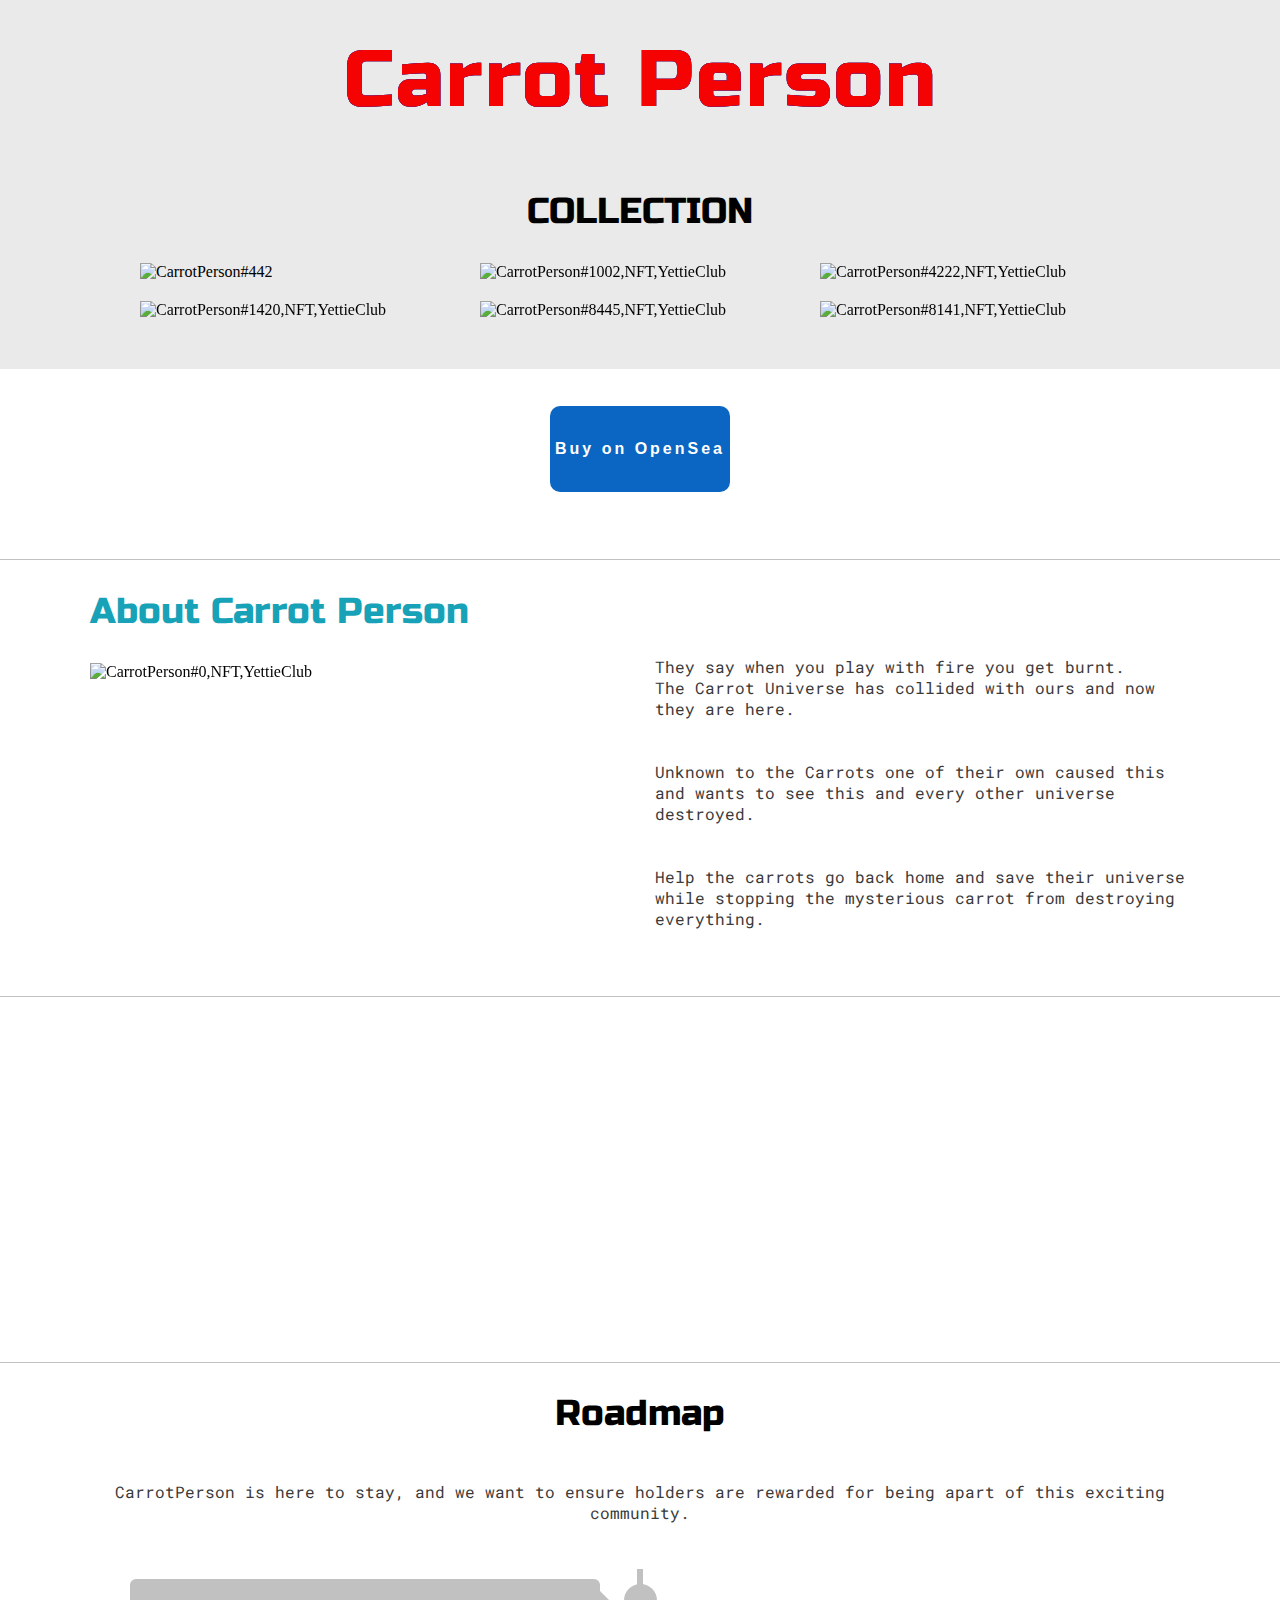
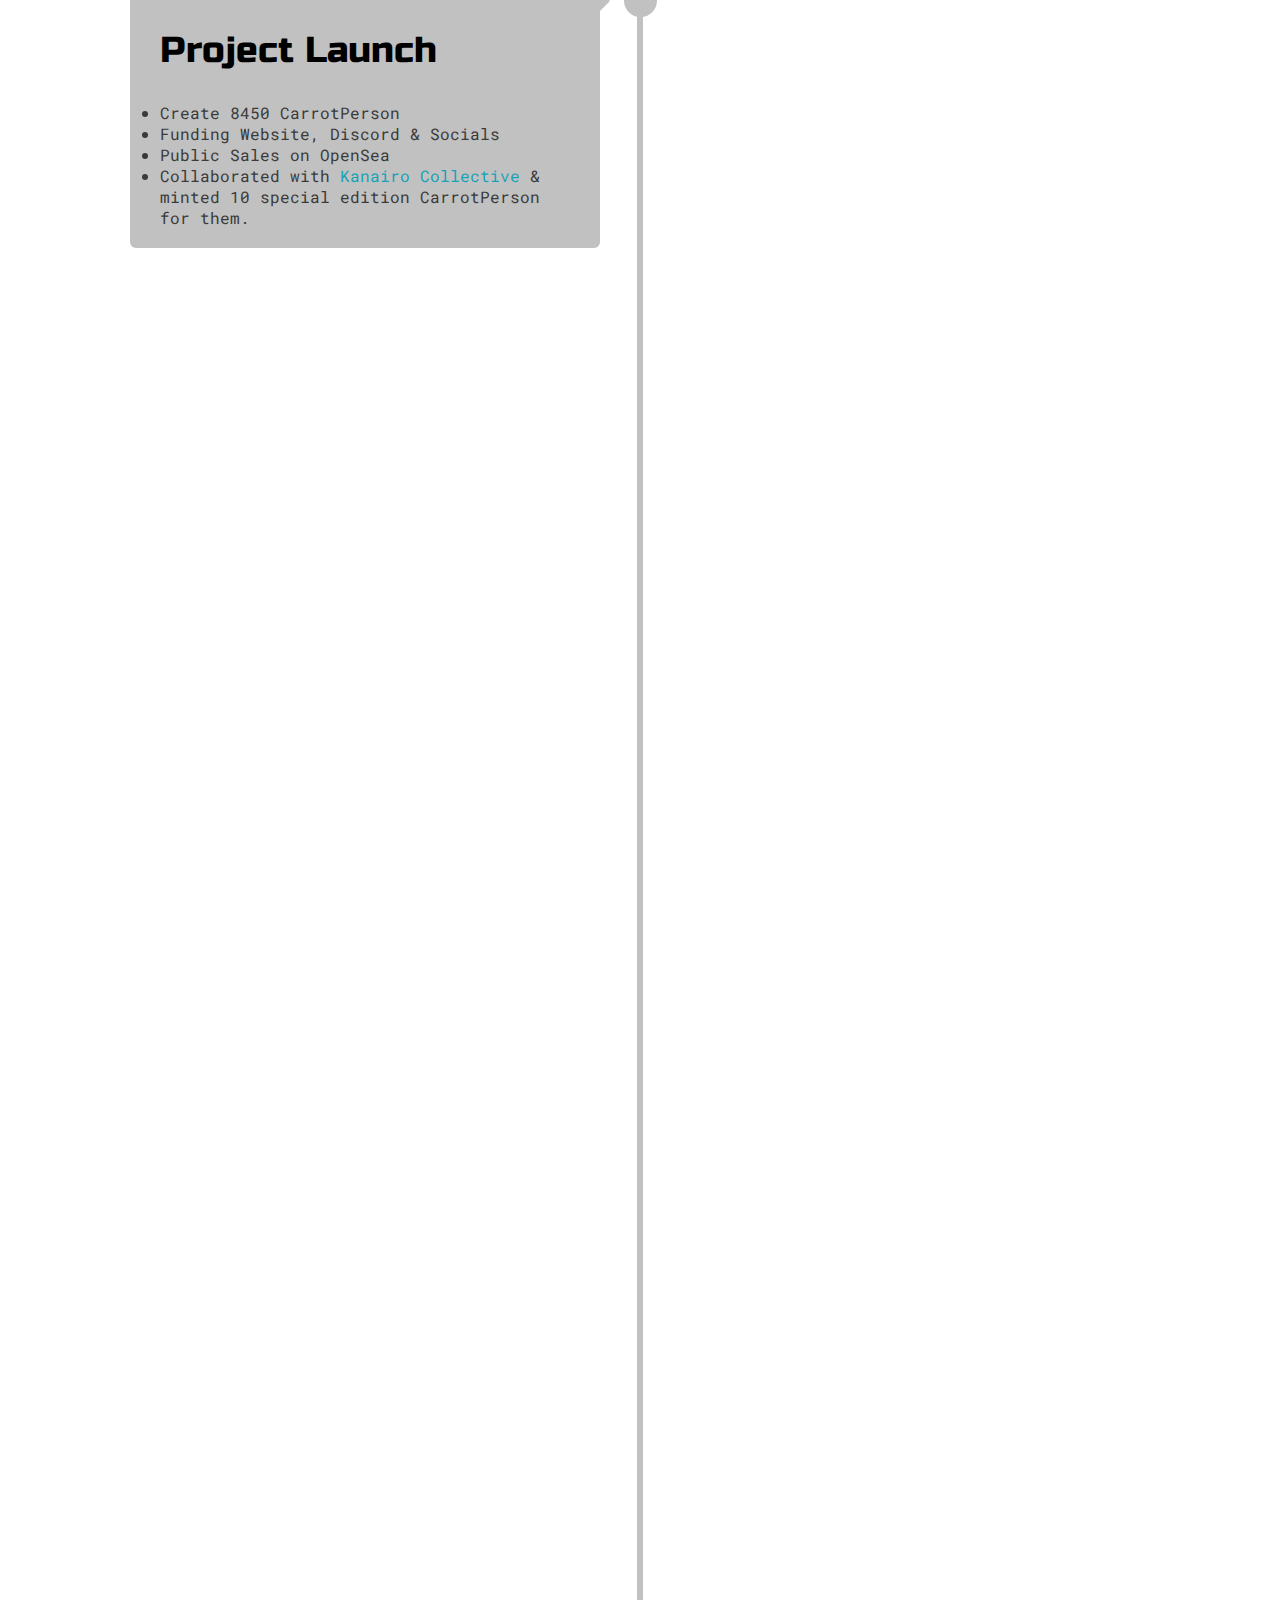
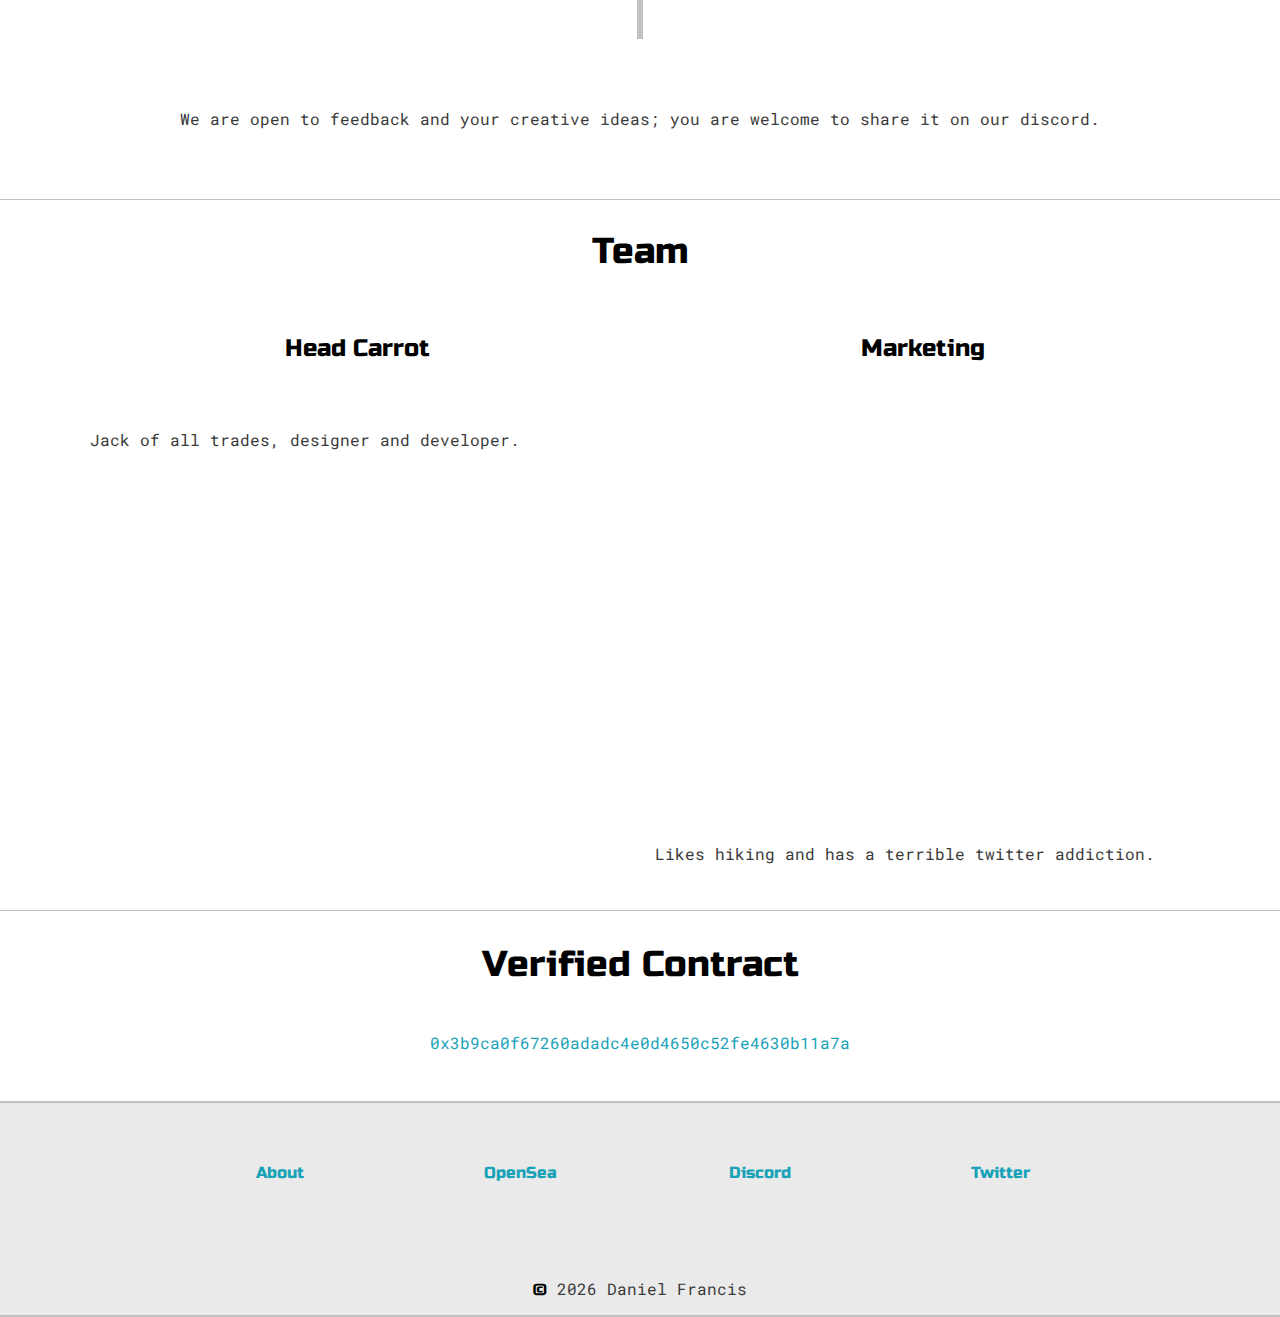
==== index.html @ 59f1eb41 "update" ====
<!DOCTYPE html>
<html lang="en">

<head>

  <meta charset="UTF-8" />

  <link rel="shortcut icon" type="image/jpg" href="images/favicon.ico" />

  <meta name="viewport" content="width=device-width, initial-scale=1.0" />
  <meta name="description" content="Carrot Person is a collection of
                                       8,450 algorithmically generated pieces of art.
                                       Created by YettieClub">
  <meta name="keywords" content="Carrot Person, NFT">
  <meta name="author" content="Yettie Club">


  <link rel="stylesheet" href="https://cdnjs.cloudflare.com/ajax/libs/font-awesome/4.7.0/css/font-awesome.min.css" />
  <link href="https://fonts.googleapis.com/css2?family=Russo+One&display=swap" rel="stylesheet" />
  <link href="https://fonts.googleapis.com/css2?family=Roboto+Mono:wght@500&family=Russo+One&display=swap"
    rel="stylesheet" />

  <link rel="stylesheet" href="css/default.css" />
  <link id="theme-style" rel="stylesheet" href="" />

  <!-- Animation on Scroll -->
  <link rel="stylesheet" href="https://unpkg.com/aos@next/dist/aos.css" />

  <title>Carrot Person</title>
</head>

<body>
  <section class="s1">
    <div class="main-container">
      <div class="greeting-wrapper">
        <!-- TODO change font family -->
        <div id="container">
          <h1>Carrot Person</h1>
          <h1>Carrot Person</h1>
          <h1>Carrot Person</h1>
        </div>
      </div>
    </div>
    <!-- </section> -->

    <!-- TODO COLLECTION -->
    <!-- <section class="s1"> -->
    <div id="portfolio" class="main-container">
      <h2 style="text-align: center">COLLECTION</h2>
      <div class="post-wrapper">
        <div>
          <div class="post">
            <img class="thumbnail" src="images/442.png" alt="CarrotPerson#442" />
          </div>
        </div>
        <div>
          <div class="post">
            <img class="thumbnail" src="images/1002.png" alt="CarrotPerson#1002,NFT,YettieClub" srcset=""
              data-aos="zoom-in" data-aos-duration="1500" />
          </div>
        </div>
        <div>
          <div class="post">
            <img class="thumbnail" src="images/4222.png" alt="CarrotPerson#4222,NFT,YettieClub" srcset=""
              data-aos="zoom-in" data-aos-duration="1500" />
          </div>
        </div>
        <div>
          <div class="post">
            <img class="thumbnail" src="images/1420.png" alt="CarrotPerson#1420,NFT,YettieClub" srcset=""
              data-aos="zoom-in" data-aos-duration="1500" />
          </div>
        </div>
        <div>
          <div class="post">
            <img class="thumbnail" src="images/8445.png" alt="CarrotPerson#8445,NFT,YettieClub" srcset=""
              data-aos="zoom-in" data-aos-duration="1500" />
          </div>
        </div>
        <div>
          <div class="post">
            <img class="thumbnail" src="images/8141.png" alt="CarrotPerson#8141,NFT,YettieClub" srcset=""
              data-aos="zoom-in" data-aos-duration="1500" />
          </div>
        </div>
      </div>
    </div>



    <section class="s2">
      <div class="main-container">
        <div class="about-wrapper">
          <div id="about" class="about-me">
            <div class="greeting-wrapper">
              <h4>
                <a target="_blank" href="https://opensea.io/collection/carrotperson">
                  <button class="button-49" role="button">
                    Buy on OpenSea
                  </button>
                </a>
              </h4>
            </div>
          </div>
        </div>
    </section>


    <section class="s2">
      <div class="main-container">
        <div class="about-wrapper">
          <div id="about" class="about-me">
            <h2 class="fan">
              <div><a>About Carrot Person</a></div>
            </h2>
            <img class="thumbnail2" src="images/0.png" alt="CarrotPerson#0,NFT,YettieClub" data-aos="zoom-in"
              data-aos-duration="1500" />
          </div>
          <div class="social-link">
            <p>
              They say when you play with fire you get burnt.
              <br>The Carrot Universe has collided with ours and now they are here.
              <br>
              <br>
              <br>Unknown to the Carrots one of their own caused this and wants to see this and every other universe
              destroyed.
              <br>
              <br>
              <br>Help the carrots go back home and save their universe while stopping the mysterious carrot from
              destroying everything.
              <br>
              <br>
            </p>
          </div>
        </div>
      </div>
    </section>




    <section class="s2">
      <div class="main-container" data-aos="fade-right" data-aos-duration="1500">
        <div class="about-wrapper">
          <div id="about" class="about-me">
            <div class="greeting-wrapper">
              <h2>Rarity</h2>
              <p>
                In total 362 traits making each Carrot person Unique.
              </p>
              <p>
                8,450 Carrot Person to collect <br>
                20 Backgrounds <br>
                7 Types <br>
                177 Cloths <br>
                45 Hair/Hats <br>
                42 Mouth <br>
                33 Eyes <br>
              </p>
            </div>
          </div>
        </div>
    </section>







    <section class="s2">
      <div class="main-container">
        <div class="about-wrapper">
          <div id="about" class="about-me">
            <div class="greeting-wrapper">
              <h2 class="roadmap">Roadmap</h2>
              <p>
                CarrotPerson is here to stay, and we want to ensure holders are rewarded for being apart of this
                exciting community.
              </p>
            </div>
          </div>
        </div>


        <div class="timeline">
          <div class="container left">
            <div class="content">
              <h2>Project Launch</h2>
              <li>Create 8450 CarrotPerson</li>
              <li>Funding Website, Discord & Socials </li>
              <li>Public Sales on OpenSea</li>
              <li>Collaborated with <a target="_blank"
                  href="https://opensea.io/collection/carrotpersonspecial-kc">Kanairo Collective</a> & minted 10 special
                edition CarrotPerson for them.</li>
            </div>
          </div>
          <div class="container right" data-aos="fade-right" data-aos-duration="1500">
            <div class="content">
              <h2>Phase 1</h2>
              <li>Team is recruited for community building. </li>
              <li>Feedback is gathered, and strategy shaped by community. </li>
              <li>10% sold wallet with the highest purchase quantity get a free NFT at the end of the year.  </li>
              <li>85 CarrotPerson will be set aside for giveaways.</li>
            </div>
          </div>
          <div class="container left" data-aos="fade-left" data-aos-duration="1500">
            <div class="content">
              <h2>Phase 2</h2>
              <li>Concentrating on promotion to grow online presence, project attention and floor price.</li>
              <li>10% of the fund will be spent on advertisements and marketing.</li>
            </div>
          </div>
          <div class="container right" data-aos="fade-right" data-aos-duration="1500">
            <div class="content">
              <h2>Phase 3</h2>
              <li>50% sold Holders are automatically whitelisted for future launches.</li>
              <li>Exclusive discord channel will be created for owners only to vote on future strategies and goals.
              </li>
              <li>10 CarrotPerson will be randomly given away to NFT owners as a thank you for early supporters.  </li>
            </div>
          </div>
          <div class="container left" data-aos="fade-left" data-aos-duration="1500">
            <div class="content">
              <h2>Phase 4 </h2>
              <li>75% sold develops the CarrotPerson comic that tells the story of how they ended up lost in our
                universe. </li>
            </div>
          </div>
          <div class="container right" data-aos="fade-right" data-aos-duration="1500">
            <div class="content">
              <h2>Phase 5 </h2>
              <li>100% sold CarrotPerson holders merch store will be launched. </li>
              <li>Comic NFT giveaway.</li>
            </div>
          </div>
        </div>
        <div id="about" class="about-me">
          <div class="greeting-wrapper">
            <p>We are open to feedback and your creative ideas; you are welcome to share it on our discord. </p>
          </div>
        </div>
    </section>

    <!-- <section class="s2">
          <div class="main-container">
            <div class="about-wrapper">
              <div id="about" class="about-me">
                <h4>Team</h4>
                <img
                      class="thumbnail2"
                      src="images/00.png"
                      alt="CarrotPerson#00,NFT,YettieClub"
                    />
              </div>
              <div class="social-links">
                <h2>Head carrot</h2>
                <p>
                  Jack of all trades and first to make contact with the carrot verse. 
                </p>
              </div>
            </div>
          </div>
        </section>  -->



    <section class="s2">
      <div class="main-container">
        <h2 class="team">Team</h2>
        <div class="about-wrapper">
          <div id="about" class="about-me">
            <h4 class="team">Head Carrot</h4>
            <img class="thumbnail2" src="images/00.png" alt="CarrotPerson#00,NFT,YettieClub" data-aos="zoom-in"
              data-aos-duration="1500" />
            <p>
              Jack of all trades, designer and developer.
            </p>
          </div>
          <div class="about-me">
            <h4 class="team">Marketing</h4>
            <img class="thumbnail2" src="images/000.png" alt="CarrotPerson#00,NFT,YettieClub" data-aos="zoom-in"
              data-aos-duration="1500" />
            <p>
              Likes hiking and has a terrible twitter addiction.
            </p>
          </div>
        </div>
      </div>
    </section>


    <!-- <div class="greeting-wrapper">
          <div>
            <div class="middle"> -->
    <!-- <img class="banner" src="images/group.png" alt="group,YettieClub,CarrotPerson" srcset="" />  -->
    <!-- </div>
          </div>
          </div>   -->


    <section class="s2">
      <div class="main-container">
        <div class="about-wrapper">
          <div id="about" class="about-me">
            <div class="greeting-wrapper">
              <h2>Verified Contract</h2>
              <p>
                <a target="_blank" href="https://polygonscan.com/token/0x3b9ca0f67260adadc4e0d4650c52fe4630b11a7a">0x3b9ca0f67260adadc4e0d4650c52fe4630b11a7a</a>
              </p>
            </div>
          </div>
        </div>
    </section>

    

    <section class="s2">
      <div id="contact" class="main-container">
      </div>
    </section>
    <section class="s1">
      <div class="main-container">
        <strong>
          <div class="footer">
            <div><a href="#about">About</a></div>
            <div><a target="_blank" href="https://opensea.io/collection/carrotperson">OpenSea</a></div>
            <div>
              <a target="_blank" href="https://discord.gg/grUEnM23">Discord</a>
            </div>
            <div>
              <a target="_blank" href="https://twitter.com/CarrotPersonYC">Twitter</a>
            </div>
          </div>
        </strong>
        <div class="copyright">
          <p id="thisYear"></p>
        </div>
      </div>
    </section>
    <script src="script/script.js"></script>
    <script src="https://unpkg.com/aos@next/dist/aos.js"></script>
    <script>
      AOS.init();
    </script>
    <script src="script/validation.js"></script>
</body>

</html>
---- css/default.css ----
:root {
  --mainColor: #eaeaea;
  --secondaryColor: #fff;

  --borderColor: #c1c1c1;

  --mainText: black;
  --secondaryText: #3a3a3a;

  --themeDotBorder: #24292e;

  --previewBg: rgb(251, 249, 243, 0.8);
  --previewShadow: #f0ead6;

  --buttonColor: black;
  --red: red;

  --success-color: #2ecc71;
  --error-color: #e74c3c;
  --timeline:#c1c1c1;
}

html,
body {
  padding: 0;
  margin: 0;
}

body * {
  transition: 0.3s;
}
header {
  /* background-color: var(--secondaryColor); */
  padding: 45px 0;
  color: var(--mainText);
  text-align: center;
  background-color: var(--mainColor);
}

h1,
h2,
h3,
h4,
h5,
h6,
strong {
  color: var(--mainText);
  font-family: "Russo One", sans-serif;
  /* font-family: 'VT323', monospace; */
  font-weight: 500;
}

p,
li,
span, 
label,
input,
textarea {
  color: var(--secondaryText);
  font-family: "Roboto Mono", monospace;
}

a {
  text-decoration: none;
  color: #17a2b8;
}
@keyframes color-rotate {
  from {
    filter: hue-rotate(0deg);
  }
  to {
    filter: hue-rotate(360deg);
  }
}

.footer a:hover {
  animation: color-rotate 1s;
  animation-iteration-count: infinite;
  animation-direction: alternate;
}

.fan a:hover{
  animation: color-rotate 1s;
  animation-iteration-count: infinite;
  animation-direction: alternate;
}
ul {
  list-style: none;
}

h1 {
  font-size: 70px;
}

h2 {
  font-size: 36px;
}

h3 {
  font-size: 28px;
}

h4 {
  font-size: 24px;
}

h5 {
  font-size: 20px;
}

h6 {
  font-size: 16px;
}

.red {
  color: var(--red);
}

.red:hover {
  animation: color-rotate 3s;
  animation-iteration-count: infinite;
  animation-direction: alternate;
}

.s1 {
  background-color: var(--mainColor);
  border-bottom: 1px solid var(--borderColor);
  overflow: auto;
}

.s2 {
  background-color: var(--secondaryColor);
 
  border-bottom: 1px solid var(--borderColor);
  overflow: auto;
}

.main-container {
  width: 1100px;
  margin: 0 auto;
}


.greeting-wrapper {
  display: grid;
  text-align: center;
  align-content: center;
  min-height: 10em;
}

.intro-wrapper {
  background-color: var(--secondaryColor);
  border: 1px solid var(--borderColor);
  border-radius: 5px 5px 0 0;

  -webkit-box-shadow: -1px 1px 3px -1px rgba(0, 0, 0, 0.75);
  -moz-box-shadow: -1px 1px 3px -1px rgba(0, 0, 0, 0.75);
  box-shadow: -1px 1px 3px -1px rgba(0, 0, 0, 0.75);
  display: grid;
  grid-template-columns: 1fr 1fr;
  grid-template-areas:
    "nav-wrapper nav-wrapper"
    "left-column right-column";
}

.nav-wrapper {
  border-radius: 5px 5px 0 0;
  grid-area: nav-wrapper;
  border-bottom: 1px solid var(--borderColor);
  display: flex;
  justify-content: space-between;
  align-items: center;
  background-color: var(--mainColor);
}

/* #navigation a {
  color: var(--mainText);
}

#navigation {
  margin: 0;
  padding: 10px;
}

#navigation li {
  display: inline-block;
  margin-right: 5px;
  margin-left: 5px;
} */

/* .dots-wrapper {
  display: flex;
}

#dot-1 {
  background-color: #fc6058;
}

#dot-2 {
  background-color: #fec02f;
}

#dot-3 {
  background-color: #2aca3e;
} */
/* 
.browser-dot {
  background-color: black;
  height: 15px;
  width: 15px;
  border-radius: 50%;
  margin: 5px;

  -webkit-box-shadow: -1px 1px 3px -1px rgba(0, 0, 0, 0.75);
  -moz-box-shadow: -1px 1px 3px -1px rgba(0, 0, 0, 0.75);
  box-shadow: -1px 1px 3px -1px rgba(0, 0, 0, 0.75);
} */

/* .left-column {
  grid-area: left-column;
  padding-top: 50px;
  padding-bottom: 50px;
}

#profile_pic {
  display: block;
  margin: auto;
  height: 300px;
  width: 300px;
  object-fit: cover;
  border: 2px solid var(--borderColor);
} */

#theme-options-wrapper {
  display: flex;
  justify-content: center;
}

/* .theme-dot {
  height: 30px;
  width: 30px;
  background-color: black;
  border-radius: 50%;

  margin: 5px;
  border: 2px solid var(--themeDotBorder);

  -webkit-box-shadow: -1px 1px 3px -1px rgba(0, 0, 0, 0.75);
  -moz-box-shadow: -1px 1px 3px -1px rgba(0, 0, 0, 0.75);
  box-shadow: -1px 1px 3px -1px rgba(0, 0, 0, 0.75);

  cursor: pointer;
} */
/* 
.theme-dot:hover {
  border-width: 5px;
} */

#light-mode {
  background-color: #fff;
}

#blue-mode {
  background-color: #192734;
}

#green-mode {
  background-color: #78866b;
}

#purple-mode {
  background-color: #7e4c74;
}

#settings-note {
  font-size: 12px;
  font-style: italic;
  text-align: center;
}

.right-column {
  grid-area: right-column;
  display: grid;
  align-content: center;

  padding-top: 50px;
  padding-bottom: 50px;
}
#preview-shadow {
  background-color: var(--previewShadow);
  width: 300px;
  height: 180px;
  padding-left: 30px;
  padding-top: 30px;
}

#preview {
  width: 300px;
  border: 1.5px solid #17a2b8;
  background-color: var(--previewBg);
  padding: 15px;
  position: relative;
}

.corner {
  width: 7px;
  height: 7px;
  border-radius: 50%;
  border: 1.5px solid #17a2b8;
  background-color: #fff;
  position: absolute;
}

#corner-tl {
  top: -5px;
  left: -5px;
}

#corner-tr {
  top: -5px;
  right: -5px;
}

#corner-br {
  bottom: -5px;
  right: -5px;
}

#corner-bl {
  bottom: -5px;
  left: -5px;
}

.about-wrapper {
  display: grid;
  grid-template-columns: repeat(auto-fit, minmax(320px, 1fr));
  padding-bottom: 30px;
  /* padding-top: 50px; */
  gap: 30px;
  margin: 0 auto;
 
}

.team{
text-align: center;
}

#skills {
  display: flex;
  justify-content: space-evenly;
  background-color: var(--previewShadow);
}

#social_img {
  width: 100%;
}


.social-link{
    padding-top: 80px;
    align-content: left;
    text-align: left;
}
.social-links {
  /* padding-top: 80px; */
  align-content: left;
  text-align: left;
}
.social-links a {
  margin: 10%;
}

.post-wrapper {
  display: grid;
  grid-template-columns: repeat(auto-fit, 320px);
  gap: 20px;
  justify-content: center;
  padding-bottom: 50px;
}
.post:hover {
  transform: scale(1.05);
  transition: all ease 100ms;
  cursor: pointer;
}
.thumbnail {
  width: 100%;
  transition: transform 0.1s;


  -webkit-box-shadow: -2px 7px 21px -9px rgba(0, 0, 0, 0.75);
  -moz-box-shadow: -2px 7px 21px -9px rgba(0, 0, 0, 0.75);
  box-shadow: -2px 7px 21px -9px rgba(0, 0, 0, 0.75);

}

.banner{
  margin-top: 30px;
  width: 100%;
  transition: transform 0.1s;
}

.thumbnail2 {
  width: 100%;
  transition: transform 0.1s;
}
.post-preview {
  padding: 15px;
}

.post-title {
  color: black;
  margin: 0;
}

.post-intro {
  color: var(--mainText);
  font-size: 14px;
}

#contact-form {
  display: block;
  max-width: 600px;
  margin: 0 auto;
  border: 1px solid var(--mainColor);
  padding: 15px;
  border-radius: 5px;
  background-color: var(--mainColor);
  margin-bottom: 50px;
}

#contact-form label {
  line-height: 2.7em;
}

#contact-form textarea {
  min-height: 100px;
  font-size: 14px;
}
.input-field {
  width: 100%;
  padding-top: 10px;
  background-color: var(--secondaryColor);
  border-radius: 5px;
  border: 1px solid var(--borderColor);
  font-size: 14px;
}

#submit-btn {
  margin-top: 10px;
  width: 100%;
  padding-top: 10px;
  padding-bottom: 10px;
  color: #fff;
  background-color: var(--buttonColor);
  border: none;
}
/* form error */
.form-control.success input {
  border-color: var(--success-color);
}

.form-control.error input {
  border-color: var(--error-color);
}

.form-control small {
  color: var(--error-color);
  /* position: absolute; */
  bottom: 0;
  left: 0;
  visibility: hidden;
}

.form-control.error small {
  visibility: visible;
}
/* end of error  */

.footer {
  display: grid;
  grid-template-columns: repeat(auto-fit, 220px);
  gap: 20px;
  justify-content: center;
  text-align: center;
  padding-top: 60px;
  padding-bottom: 80px;
  color: var(--mainText);
}

.copyright {
  display: grid;
  grid-template-columns: repeat(auto-fit, 20%);
  gap: 0px;
  justify-content: center;
  text-align: center;
  /* padding-bottom: 60px; */
  color: var(--mainText);
}


.middle{
  position: relative;
  width: 100%;
}


/* CSS */
.button-49,
.button-49:after {
  align-items: center;
  background-color: #0A66C2;
  border: 0;
  border-radius: 10px;
  box-sizing: border-box;
  color: #ffffff;
  cursor: pointer;
  display: inline-flex;
  font-size: 16px;
  font-weight: 600;
  justify-content: center;
  line-height: 20px;
  max-width: 180px;
  min-height: 40px;
  min-width: 0px;
  overflow: hidden;
  padding: 0px;
  padding-left: 2px;
  padding-right: 2px;
  text-align: center;
  touch-action: manipulation;
  transition: background-color 0.167s cubic-bezier(0.4, 0, 0.2, 1) 0s, box-shadow 0.167s cubic-bezier(0.4, 0, 0.2, 1) 0s, color 0.167s cubic-bezier(0.4, 0, 0.2, 1) 0s;
  user-select: none;
  -webkit-user-select: none;
  vertical-align: middle;
  letter-spacing: 3px;
  outline: transparent;
  /* position: absolute; */
  top: 50%;
  left: 40%;
  user-select: none;
}

/* 

 .button-49:after {
  --slice-0: inset(50% 50% 50% 50%);
  --slice-1: inset(80% -6px 0 0);
  --slice-2: inset(50% -6px 30% 0);
  --slice-3: inset(10% -6px 85% 0);
  --slice-4: inset(40% -6px 43% 0);
  --slice-5: inset(80% -6px 5% 0);
  
  content: 'OPENSEA';
  display: block;
  position: absolute;
  top: 0;
  left: 0;
  right: 0;
  bottom: 0;
  background: linear-gradient(45deg, transparent 3%, #00E6F6 3%, #00E6F6 5%, #FF013C 5%);
  text-shadow: -3px -3px 0px #F8F005, 3px 3px 0px #00E6F6;
  clip-path: var(--slice-0);
}



.button-49:hover:after {
  animation: 1s glitch;
  animation-timing-function: steps(2, end);
} */



/* 
@keyframes glitch {
  0% {
    clip-path: var(--slice-1);
    transform: translate(-20px, -10px);
  }
  10% {
    clip-path: var(--slice-3);
    transform: translate(10px, 10px);
  }
  20% {
    clip-path: var(--slice-1);
    transform: translate(-10px, 10px);
  }
  30% {
    clip-path: var(--slice-3);
    transform: translate(0px, 5px);
  }
  40% {
    clip-path: var(--slice-2);
    transform: translate(-5px, 0px);
  }
  50% {
    clip-path: var(--slice-3);
    transform: translate(5px, 0px);
  }
  60% {
    clip-path: var(--slice-4);
    transform: translate(5px, 10px);
  }
  70% {
    clip-path: var(--slice-2);
    transform: translate(-10px, 10px);
  }
  80% {
    clip-path: var(--slice-5);
    transform: translate(20px, -10px);
  }
  90% {
    clip-path: var(--slice-1);
    transform: translate(-10px, 0px);
  }
  100% {
    clip-path: var(--slice-1);
    transform: translate(0);
  }
} */



/*display grid */
* {
  box-sizing: border-box;
}
.holy-grail section,
.holy-grail footer,
.hg-sidebar,
.holy-grail-content ul{
  padding: 20px;
  
    list-style: circle;

  
}

#header{
  background-color: #102040;
  text-align: center;
}

#header h1{
  color: #fff;
}
.hg-sidebar {
  background: var(--mainColor);
  width: 100%;
  word-wrap: break-word;
}
.holy-grail-sidebar-1{
  width: 100%;
  padding: 0 0;
}
.hg-sidebar ul {
  padding: 0 10px;
}
.holy-grail-content {
  padding-left: 0;
  padding-right: 0;
 
}

/*
 * Flex things:
 * — Mobile first
 * — Responsive
 */



.holy-grail {
  min-height: 100vh;
}
.holy-grail,
.holy-grail-body {
  display: flex;
  flex: 1 1 auto;
  flex-direction: column;
}
.holy-grail-content {
  flex: 1 1 auto;
}
@media (min-width: 768px) {
  .holy-grail-sidebar-1 {
    order: 1;

  }
  .holy-grail-body {
    flex-direction: row;
  }
  .hg-sidebar {
    flex: 0 0 260px;
  }
}



























h1 {
  color: rgb(0, 0, 0);
  margin: 0;
  line-height: 0;
  letter-spacing: 2px;
  animation: glitch1 2.5s infinite;
}

h1:nth-child(2) {
  color: #061efc;
  animation: glitch2 2.5s infinite;
}

h1:nth-child(3) {
  color: #f50303;
  animation: glitch3 2.5s infinite;
}

@keyframes glitch1 {
  0% {
    transform: none;
    opacity: 1;
  }
  7% {
    transform: skew(-0.5deg, -0.9deg);
    opacity: 0.75;
  }
  10% {
    transform: none;
    opacity: 1;
  }
  27% {
    transform: none;
    opacity: 1;
  }
  30% {
    transform: skew(0.8deg, -0.1deg);
    opacity: 0.75;
  }
  35% {
    transform: none;
    opacity: 1;
  }
  52% {
    transform: none;
    opacity: 1;
  }
  55% {
    transform: skew(-1deg, 0.2deg);
    opacity: 0.75;
  }
  50% {
    transform: none;
    opacity: 1;
  }
  72% {
    transform: none;
    opacity: 1;
  }
  75% {
    transform: skew(0.4deg, 1deg);
    opacity: 0.75;
  }
  80% {
    transform: none;
    opacity: 1;
  }
  100% {
    transform: none;
    opacity: 1;
  }
}

@keyframes glitch2 {
  0% {
    transform: none;
    opacity: 0.25;
  }
  7% {
    transform: translate(-2px, -3px);
    opacity: 0.5;
  }
  10% {
    transform: none;
    opacity: 0.25;
  }
  27% {
    transform: none;
    opacity: 0.25;
  }
  30% {
    transform: translate(-5px, -2px);
    opacity: 0.5;
  }
  35% {
    transform: none;
    opacity: 0.25;
  }
  52% {
    transform: none;
    opacity: 0.25;
  }
  55% {
    transform: translate(-5px, -1px);
    opacity: 0.5;
  }
  50% {
    transform: none;
    opacity: 0.25;
  }
  72% {
    transform: none;
    opacity: 0.25;
  }
  75% {
    transform: translate(-2px, -6px);
    opacity: 0.5;
  }
  80% {
    transform: none;
    opacity: 0.25;
  }
  100% {
    transform: none;
    opacity: 0.25;
  }
}

@keyframes glitch3 {
  0% {
    transform: none;
    opacity: 0.25;
  }
  7% {
    transform: translate(2px, 3px);
    opacity: 0.5;
  }
  10% {
    transform: none;
    opacity: 0.25;
  }
  27% {
    transform: none;
    opacity: 0.25;
  }
  30% {
    transform: translate(5px, 2px);
    opacity: 0.5;
  }
  35% {
    transform: none;
    opacity: 0.25;
  }
  52% {
    transform: none;
    opacity: 0.25;
  }
  55% {
    transform: translate(5px, 1px);
    opacity: 0.5;
  }
  50% {
    transform: none;
    opacity: 0.25;
  }
  72% {
    transform: none;
    opacity: 0.25;
  }
  75% {
    transform: translate(2px, 6px);
    opacity: 0.5;
  }
  80% {
    transform: none;
    opacity: 0.25;
  }
  100% {
    transform: none;
    opacity: 0.25;
  }
} 


@media (min-width: 768px) {
  .button-49,
  .button-49:after {
    width: 200px;
    height: 86px;
    line-height: 88px;
  }
}





@media screen and (max-width: 1100px) {
  .main-container {
    width: 95%;
  }
}

@media screen and (max-width: 800px) {
  .intro-wrapper {
    grid-template-columns: 1fr;
    grid-template-areas:
      "nav-wrapper"
      "left-column"
      "right-column";
  }
  .right-column {
    justify-content: center;
  }
}

@media screen and (min-width: 630px) {
  h1 {
    font-size: 80px;
  }
}

@media screen and (max-width: 550px) {
  h1,h2 {
    font-size: 30px;
  } 
  .greeting-wrapper, .social-links {
    font-size: 12px;
    padding: 20px 0 20px;
  }
}



/* **********timeline******************** */
/* The actual timeline (the vertical ruler) */
.timeline {
  position: relative;
  max-width: 1200px;
  margin: 0 auto;
}

/* The actual timeline (the vertical ruler) */
.timeline::after {
  content: '';
  position: absolute;
  width: 6px;
  background-color:var(--timeline);
  top: 0;
  bottom: 0;
  left: 50%;
  margin-left: -3px;

}

/* Container around content */
.container {
  padding: 10px 40px;
  position: relative;
  background-color: inherit;
  width: 50%;
}

/* The circles on the timeline */
.container::after {
  content: '';
  position: absolute;
  width: 25px;
  height: 25px;
  right: -17px;
  background-color: var(--timeline);
  border: 4px solid var(--timeline);
  top: 15px;
  border-radius: 50%;
  z-index: 1;
}

/* Place the container to the left */
.left {
  left: 0;
}

/* Place the container to the right */
.right {
  left: 50%;
}

/* Add arrows to the left container (pointing right) */
.left::before {
  content: " ";
  height: 0;
  position: absolute;
  top: 22px;
  width: 0;
  z-index: 1;
  right: 30px;
  border: medium solid var(--timeline);
  border-width: 10px 0 10px 10px;
  border-color: transparent transparent transparent var(--timeline);
}

/* Add arrows to the right container (pointing left) */
.right::before {
  content: " ";
  height: 0;
  position: absolute;
  top: 22px;
  width: 0;
  z-index: 1;
  left: 30px;
  border: medium solid var(--timeline);
  border-width: 10px 10px 10px 0;
  border-color: transparent var(--timeline) transparent transparent;
}

/* Fix the circle for containers on the right side */
.right::after {
  left: -16px;
}

/* The actual content */
.content {
  padding: 20px 30px;
  background-color: var(--timeline);
  position: relative;
  border-radius: 6px;
}


/* Media queries - Responsive timeline on screens less than 600px wide */
@media screen and (max-width: 600px) {
  /* Place the timelime to the left */
  .timeline::after {
  left: 31px;
  }
  
  /* Full-width containers */
  .container {
  width: 100%;
  padding-left: 70px;
  padding-right: 25px;
  }
  
  /* Make sure that all arrows are pointing leftwards */
  .container::before {
  left: 60px;
  border: medium solid var(--timeline);
  border-width: 10px 10px 10px 0;
  border-color: transparent var(--timeline) transparent transparent;
  }

  /* Make sure all circles are at the same spot */
  .left::after, .right::after {
  left: 15px;
  }
  
  /* Make all right containers behave like the left ones */
  .right {
  left: 0%;
  }
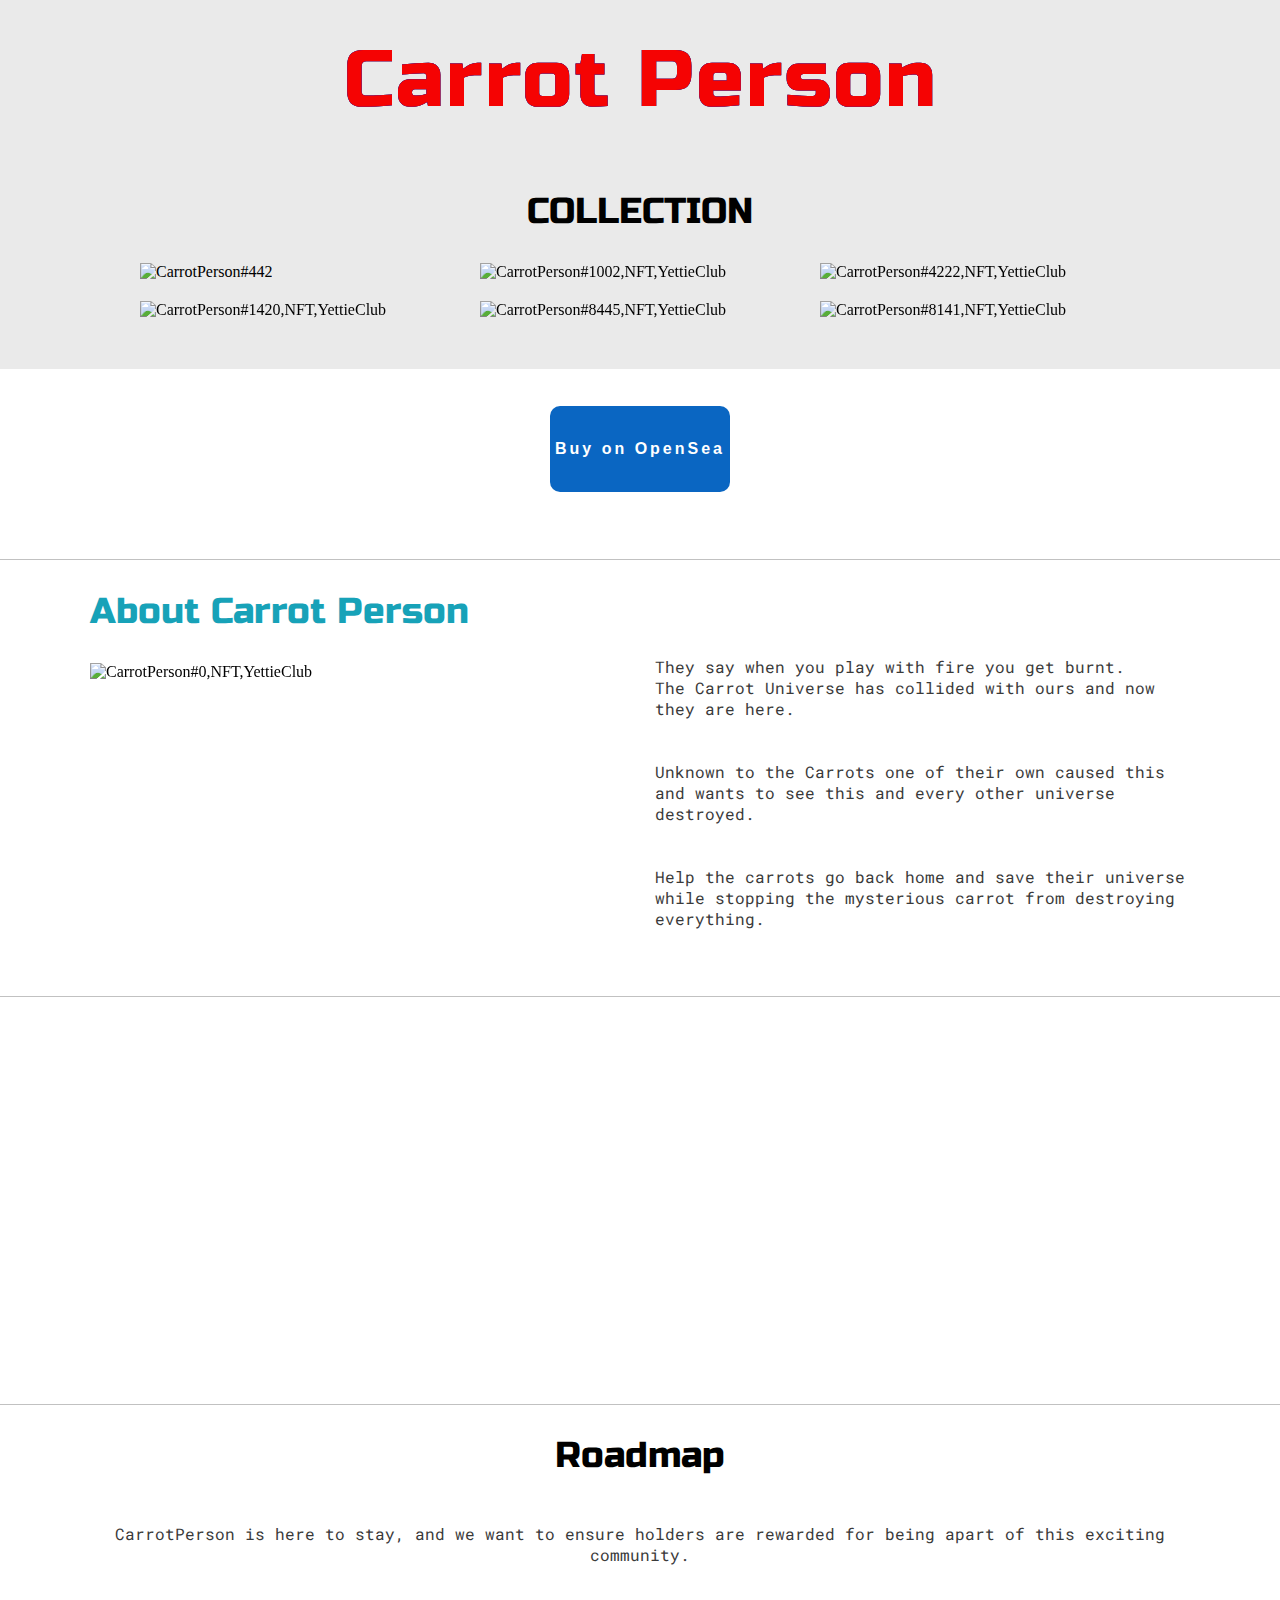
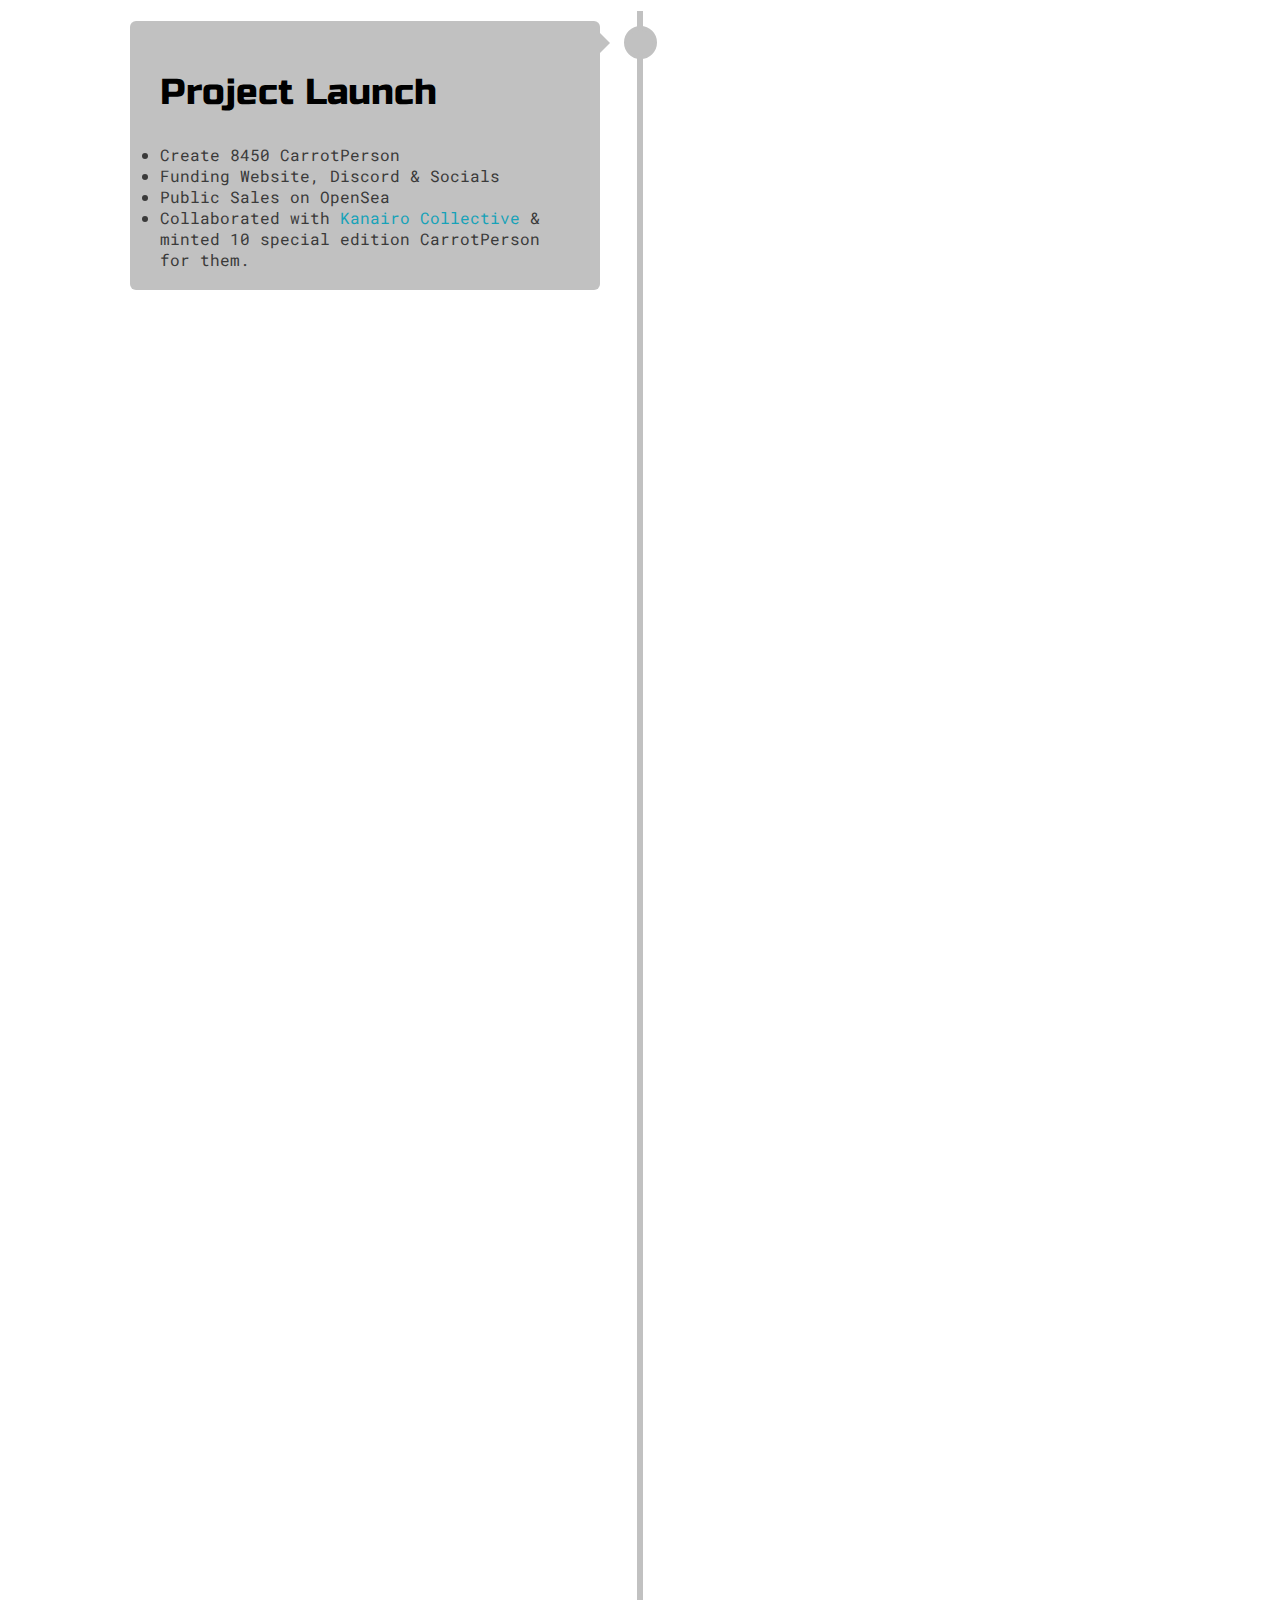
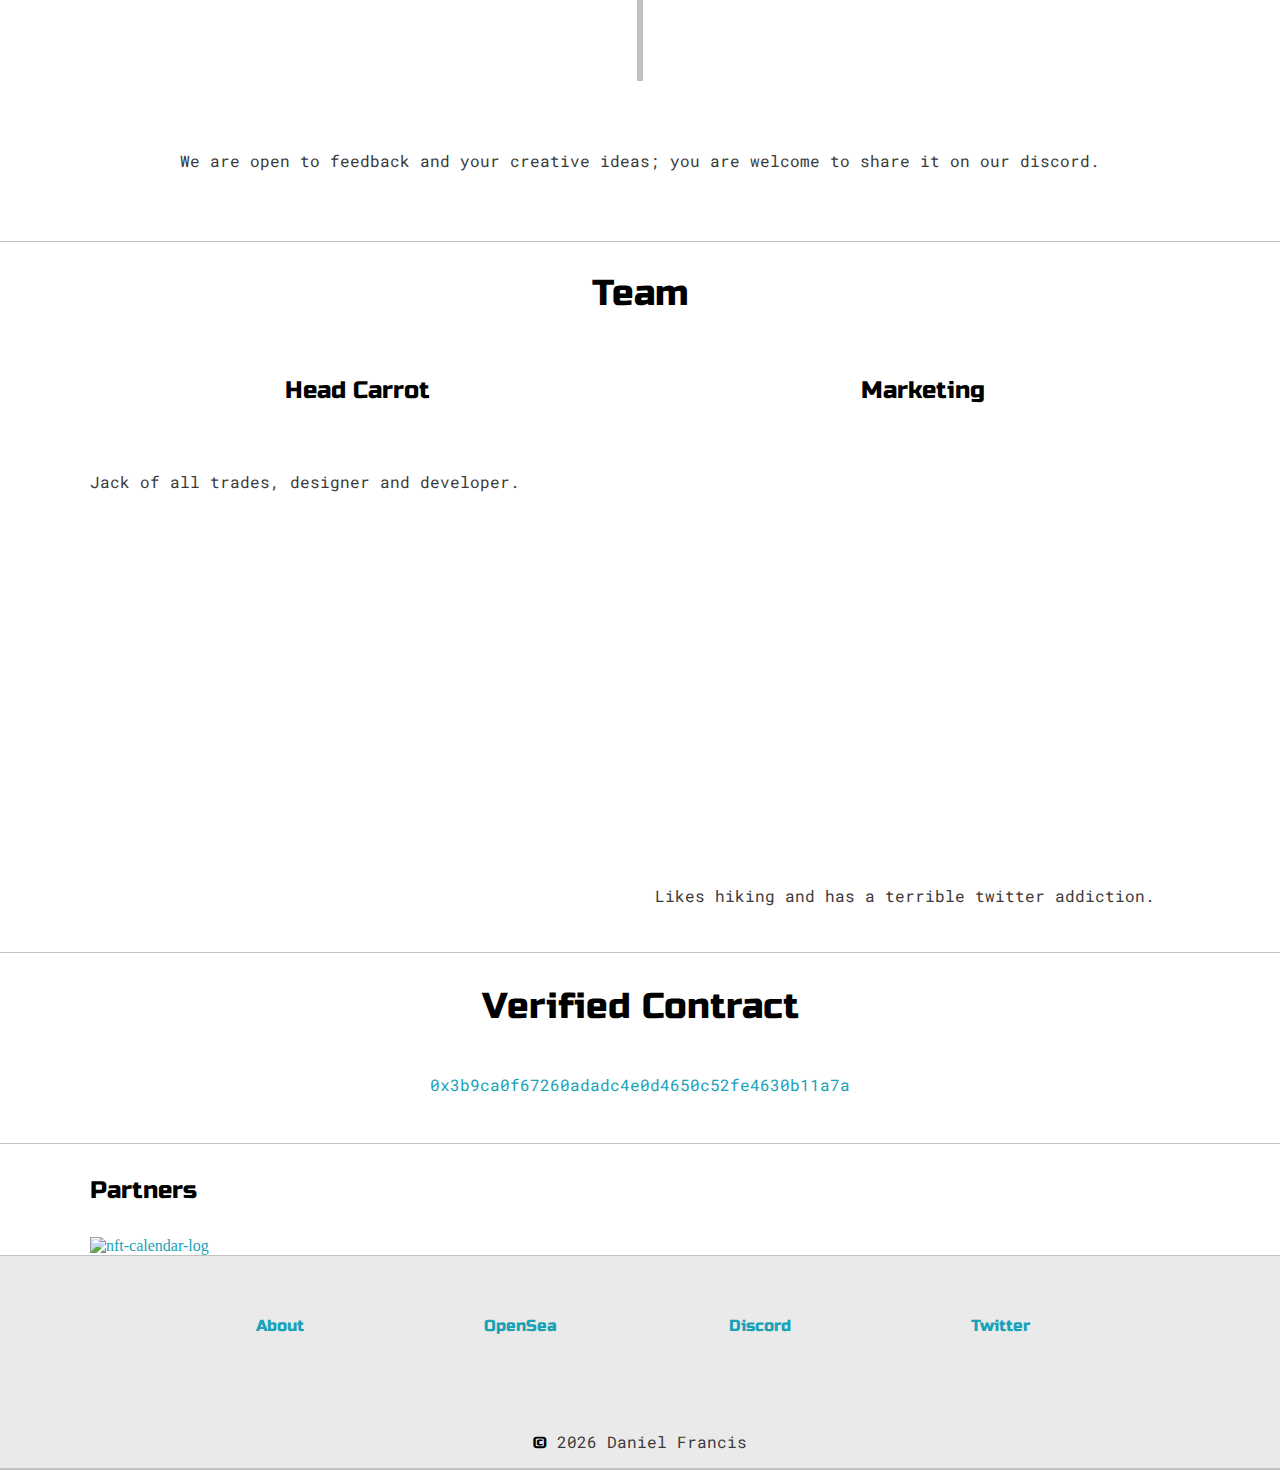
==== commit 30650efd: "update" ====
--- a/index.html
+++ b/index.html
@@ -26,6 +26,91 @@
   <!-- Animation on Scroll -->
   <link rel="stylesheet" href="https://unpkg.com/aos@next/dist/aos.css" />
 
+  <!-- gallery  -->
+  <style>
+    /* Slideshow container */
+    .slideshow-container {
+      max-width: 900px;
+      position: relative;
+      margin: auto;
+    }
+
+    /* Caption text */
+    .text {
+      color: #f2f2f2;
+      font-size: 15px;
+      padding: 8px 12px;
+      position: absolute;
+      bottom: 8px;
+      width: 100%;
+      text-align: center;
+    }
+
+    /* Number text (1/3 etc) */
+    .numbertext {
+      color: #f2f2f2;
+      font-size: 12px;
+      padding: 8px 12px;
+      position: absolute;
+      top: 0;
+    }
+
+    /* The dots/bullets/indicators */
+    .dot {
+      height: 15px;
+      width: 15px;
+      margin: 0 2px;
+
+      background-color: #bbb;
+      border-radius: 50%;
+      display: inline-block;
+      transition: background-color 0.6s ease;
+    }
+
+    .active {
+      background-color: #717171;
+    }
+
+    .dot-pad {
+      padding-bottom: 2%;
+    }
+
+    /* Fading animation */
+    .fade {
+      -webkit-animation-name: fade;
+      -webkit-animation-duration: 1.5s;
+      animation-name: fade;
+      animation-duration: 1.5s;
+    }
+
+    @-webkit-keyframes fade {
+      from {
+        opacity: .4
+      }
+
+      to {
+        opacity: 1
+      }
+    }
+
+    @keyframes fade {
+      from {
+        opacity: .4
+      }
+
+      to {
+        opacity: 1
+      }
+    }
+
+    /* On smaller screens, decrease text size */
+    @media only screen and (max-width: 300px) {
+      .text {
+        font-size: 11px
+      }
+    }
+  </style>
+  <!-- gallery  -->
   <title>Carrot Person</title>
 </head>
 
@@ -43,7 +128,7 @@
     </div>
     <!-- </section> -->
 
-    <!-- TODO COLLECTION -->
+
     <!-- <section class="s1"> -->
     <div id="portfolio" class="main-container">
       <h2 style="text-align: center">COLLECTION</h2>
@@ -84,6 +169,47 @@
           </div>
         </div>
       </div>
+    </div>
+
+
+    <!-- //! New Collection Section   -->
+    <!-- <div id="portfolio" class="main-container">
+      <h2 style="text-align: center">COLLECTION</h2>
+      <div class="greeting-wrapper">
+        <div class="slideshow-container">
+          <div class="mySlides fade">
+            <img src="images/442.png" style="width:100%">
+          </div>
+          <div class="mySlides fade">
+            <img src="images/1002.png" style="width:100%">
+          </div>
+          <div class="mySlides fade">
+            <img src="images/4222.png" style="width:100%">
+          </div>
+          <div class="mySlides fade">
+            <img src="images/1420.png" style="width:100%">
+          </div>
+          <div class="mySlides fade">
+            <img src="images/8141.png" style="width:100%">
+          </div>
+          <div class="mySlides fade">
+            <img src="images/8445.png" style="width:100%">
+          </div>
+        </div>
+        <br>
+        <div style="text-align:center">
+          <span class="dot"></span>
+          <span class="dot"></span>
+          <span class="dot"></span>
+          <span class="dot"></span>
+          <span class="dot"></span>
+          <span class="dot"></span>
+        </div>
+        <br>
+        <br>
+      </div>
+    </div> -->
+
     </div>
 
 
@@ -105,7 +231,6 @@
         </div>
     </section>
 
-
     <section class="s2">
       <div class="main-container">
         <div class="about-wrapper">
@@ -137,8 +262,63 @@
     </section>
 
 
-
-
+    <!-- //! New Rarity Section   -->
+    <section class="s2">
+      <div class="main-container" data-aos="fade-right" data-aos-duration="1500">
+        <h2 class="team">Rarity</h2>
+        <div class="about-wrapper">
+          <div id="about" class="about-me">
+            <div style="overflow-x:auto;">
+              <p>Carrot Person is a collection of algorithmically generated pieces of art. Each CarrotPerson is unique.
+              </p>
+              <br>
+              <table>
+                <tr>
+                  <th>Total CarrotPerson</th>
+                  <th>8,450</th>
+                </tr>
+                <tr>
+                  <th></th>
+                  <th></th>
+                </tr>
+                <tr>
+                  <td>Backgrounds</td>
+                  <td>20</td>
+                </tr>
+                <tr>
+                  <td>Types</td>
+                  <td>7</td>
+                </tr>
+                <tr>
+                  <td>Cloths</td>
+                  <td>177</td>
+                </tr>
+                <tr>
+                  <td>Hair/Hats</td>
+                  <td>45</td>
+                </tr>
+                <tr>
+                  <td>Mouth</td>
+                  <td>42</td>
+                </tr>
+                <tr>
+                  <td>Eyes</td>
+                  <td>33</td>
+                </tr>
+                <tr>
+                  <td> <b>Traits</b> </td>
+                  <td> <b>362</b> </td>
+                </tr>
+              </table>
+            </div>
+          </div>
+          <div class="about-me">
+            <img class="rarity" src="images/8.gif" alt="CarrotPerson#00,NFT,YettieClub" />
+          </div>
+        </div>
+      </div>
+    </section>
+<!-- 
     <section class="s2">
       <div class="main-container" data-aos="fade-right" data-aos-duration="1500">
         <div class="about-wrapper">
@@ -160,13 +340,14 @@
             </div>
           </div>
         </div>
-    </section>
-
-
-
-
-
-
+    </section> -->
+
+
+
+
+
+
+    <!-- //! Roadmap   -->
 
     <section class="s2">
       <div class="main-container">
@@ -306,19 +487,29 @@
             <div class="greeting-wrapper">
               <h2>Verified Contract</h2>
               <p>
-                <a target="_blank" href="https://polygonscan.com/token/0x3b9ca0f67260adadc4e0d4650c52fe4630b11a7a">0x3b9ca0f67260adadc4e0d4650c52fe4630b11a7a</a>
+                <a target="_blank"
+                  href="https://polygonscan.com/token/0x3b9ca0f67260adadc4e0d4650c52fe4630b11a7a">0x3b9ca0f67260adadc4e0d4650c52fe4630b11a7a</a>
               </p>
             </div>
           </div>
         </div>
     </section>
 
-    
-
+
+    <!-- //! Partners  -->
     <section class="s2">
       <div id="contact" class="main-container">
-      </div>
-    </section>
+        <h4>Partners</h4>
+        <div class="partner">
+          <a href="http://NFTCalendar.io" target="_blank" rel="noopener noreferrer">
+            <img src="/images/nftcalendar-logo.svg" alt="nft-calendar-log">
+          </a>
+        </div>
+
+      </div>
+    </section>
+
+
     <section class="s1">
       <div class="main-container">
         <strong>
@@ -344,6 +535,28 @@
       AOS.init();
     </script>
     <script src="script/validation.js"></script>
+
+    <script>
+      var slideIndex = 0;
+      showSlides();
+
+      function showSlides() {
+        var i;
+        var slides = document.getElementsByClassName("mySlides");
+        var dots = document.getElementsByClassName("dot");
+        for (i = 0; i < slides.length; i++) {
+          slides[i].style.display = "none";
+        }
+        slideIndex++;
+        if (slideIndex > slides.length) { slideIndex = 1 }
+        for (i = 0; i < dots.length; i++) {
+          dots[i].className = dots[i].className.replace(" active", "");
+        }
+        slides[slideIndex - 1].style.display = "block";
+        dots[slideIndex - 1].className += " active";
+        setTimeout(showSlides, 2000); // Change image every 2 seconds
+      }
+    </script>
 </body>
 
 </html>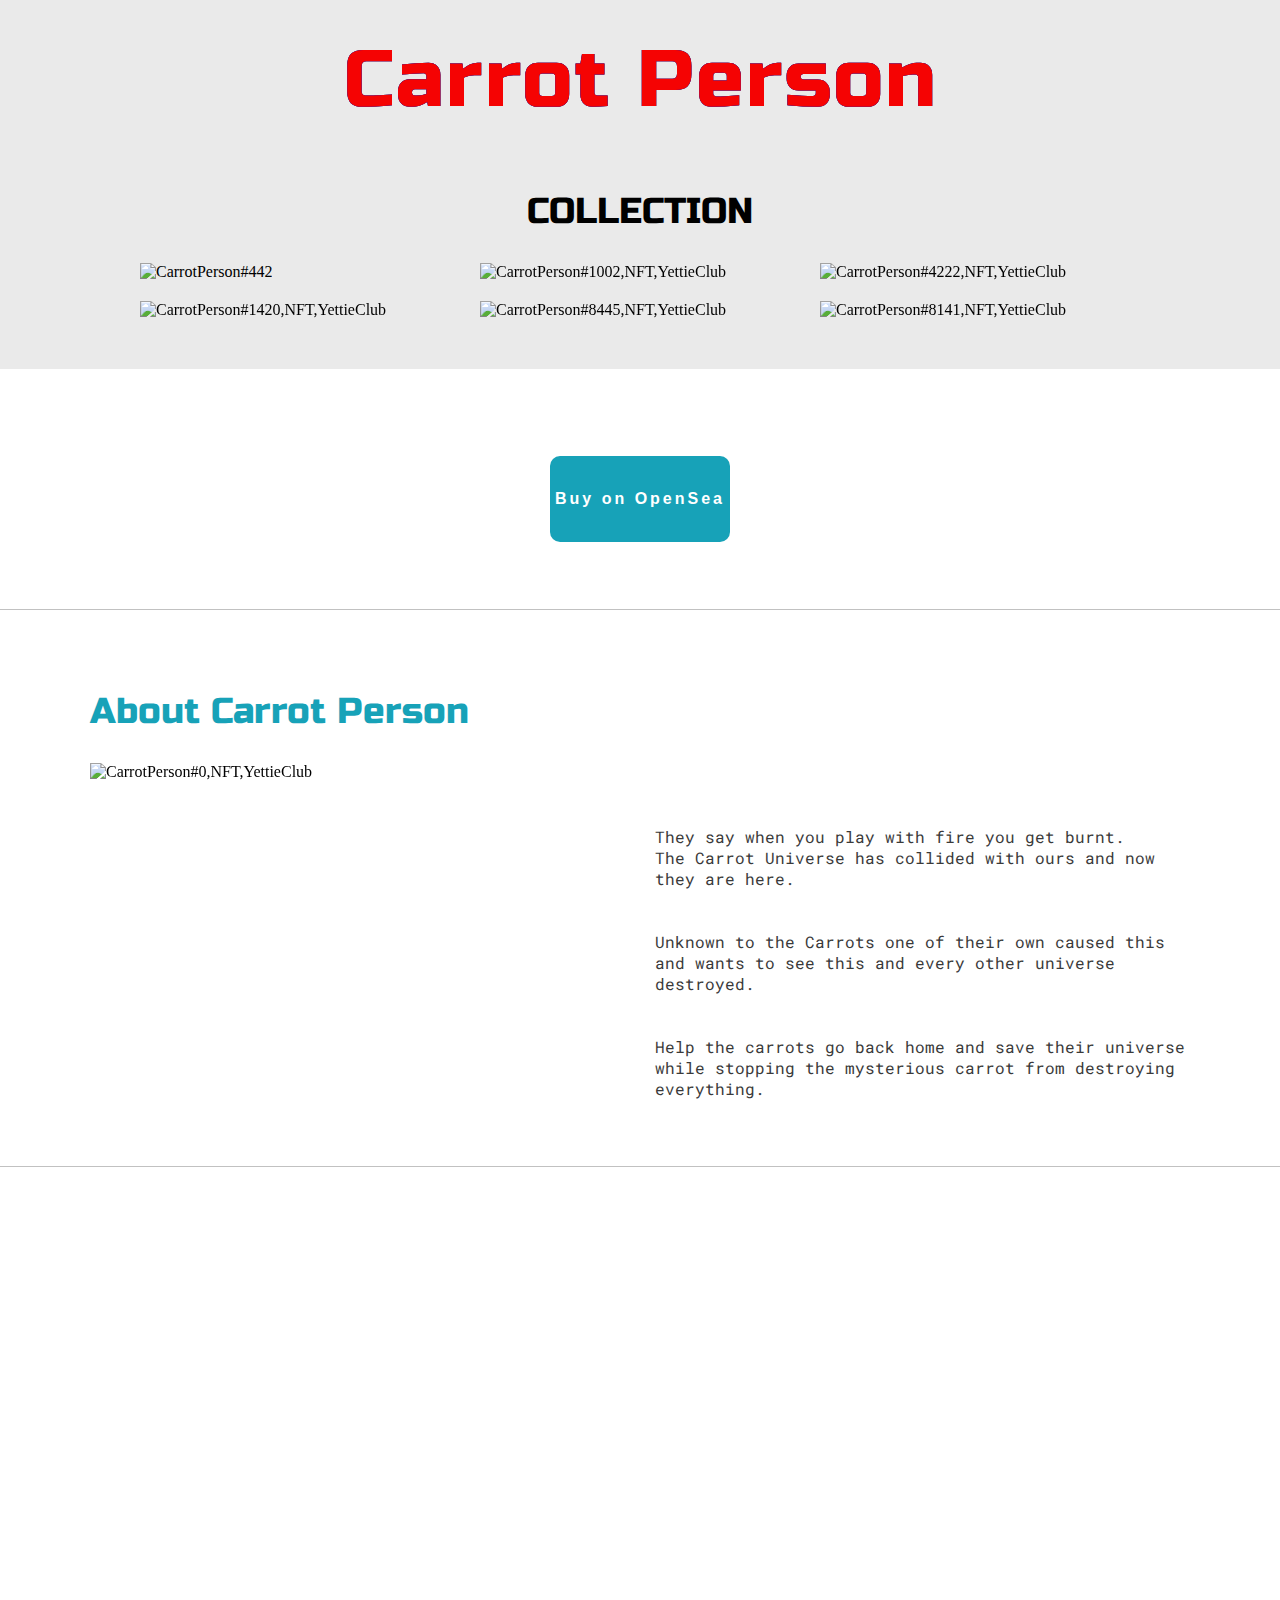
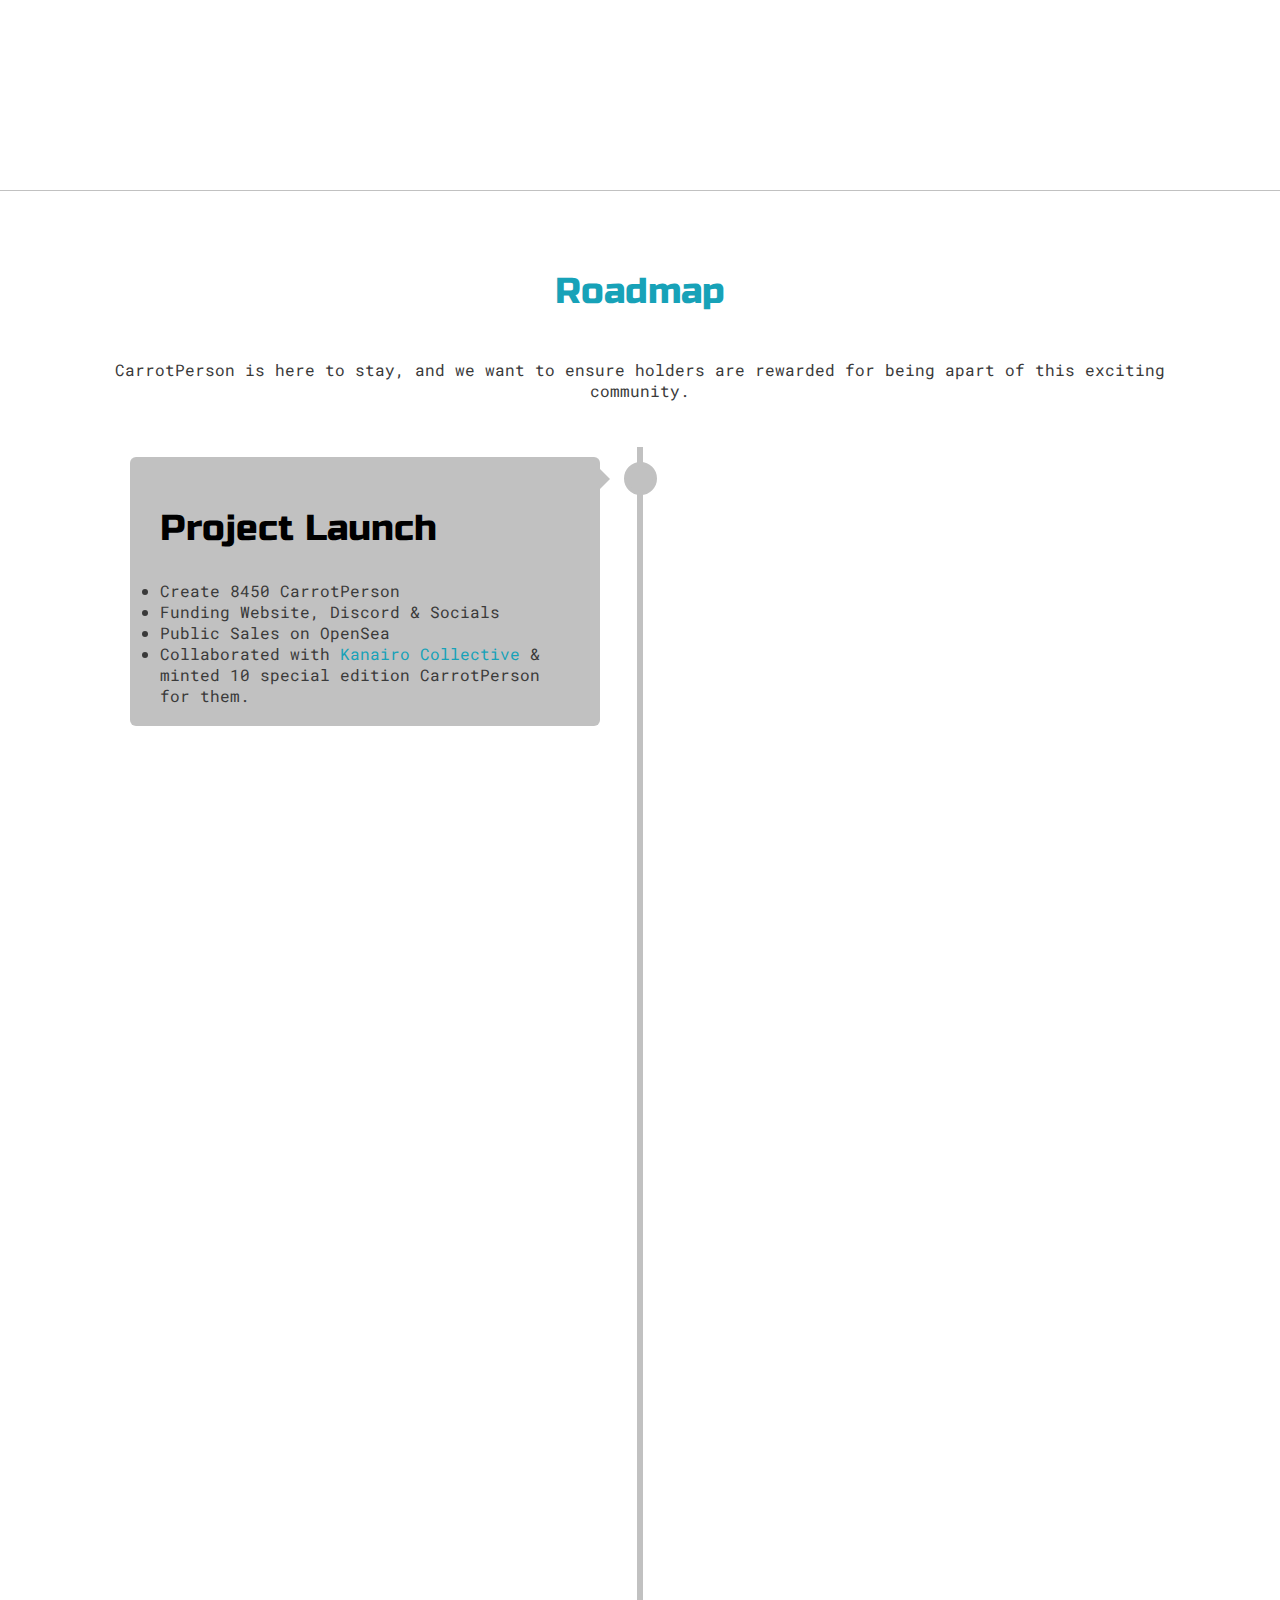
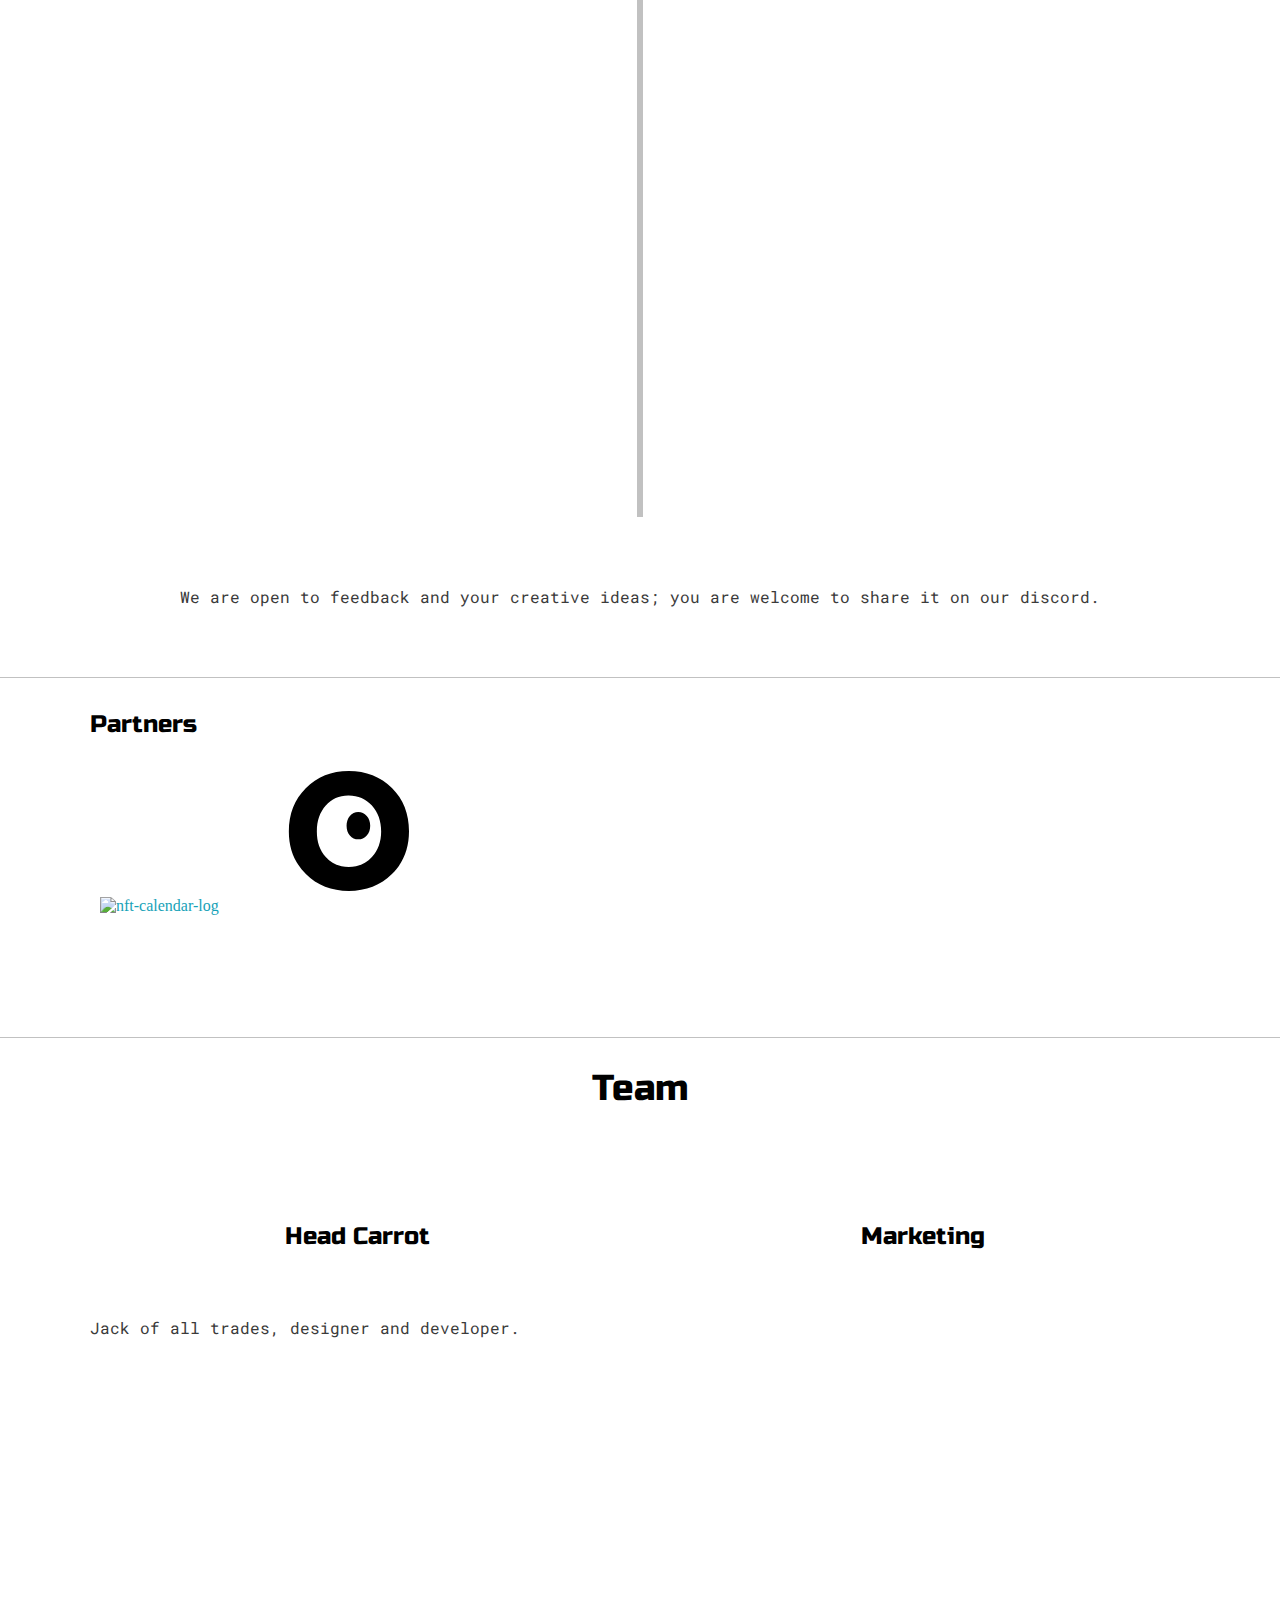
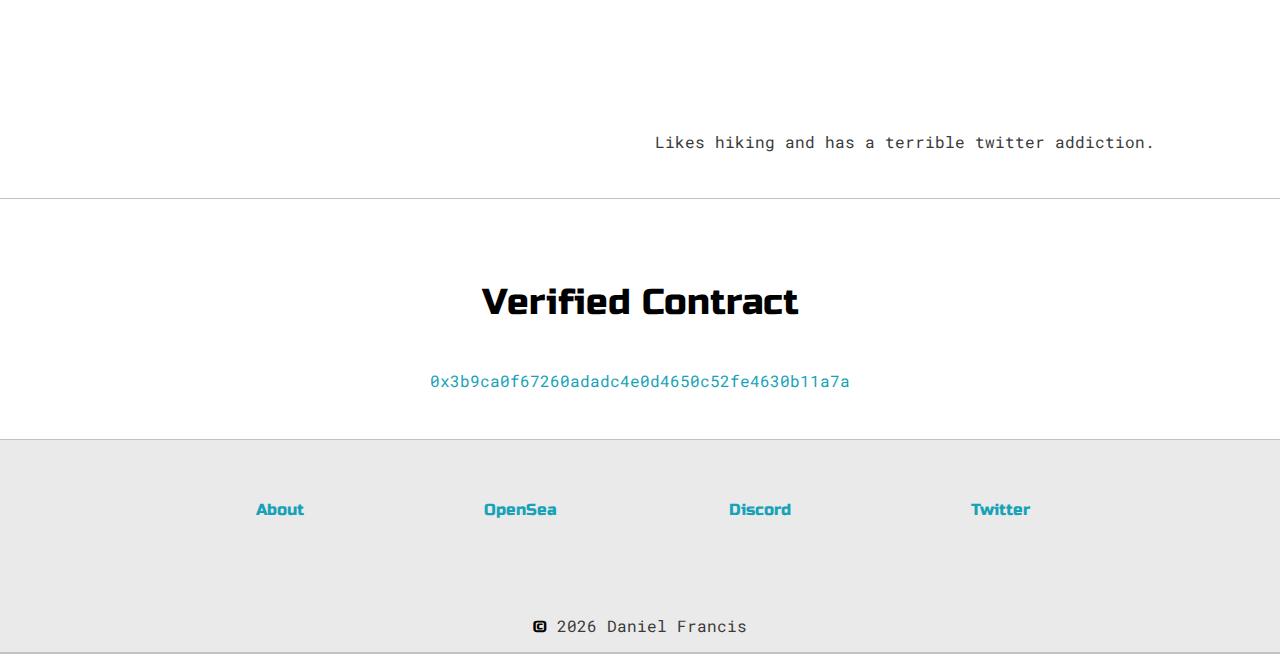
==== commit 49ffdf02: "update css for notfin" ====
--- a/index.html
+++ b/index.html
@@ -13,8 +13,7 @@
                                        Created by YettieClub">
   <meta name="keywords" content="Carrot Person, NFT">
   <meta name="author" content="Yettie Club">
-
-
+  
   <link rel="stylesheet" href="https://cdnjs.cloudflare.com/ajax/libs/font-awesome/4.7.0/css/font-awesome.min.css" />
   <link href="https://fonts.googleapis.com/css2?family=Russo+One&display=swap" rel="stylesheet" />
   <link href="https://fonts.googleapis.com/css2?family=Roboto+Mono:wght@500&family=Russo+One&display=swap"
@@ -318,7 +317,7 @@
         </div>
       </div>
     </section>
-<!-- 
+    <!-- 
     <section class="s2">
       <div class="main-container" data-aos="fade-right" data-aos-duration="1500">
         <div class="about-wrapper">
@@ -421,6 +420,22 @@
             <p>We are open to feedback and your creative ideas; you are welcome to share it on our discord. </p>
           </div>
         </div>
+    </section>
+
+
+    <!-- //! Partners  -->
+    <section class="s2">
+      <div id="contact" class="main-container">
+        <h4>Partners</h4>
+        <div class="partner">
+            <a href="http://NFTCalendar.io" target="_blank" rel="noopener noreferrer">
+            <img src="/images/nftcalendar-logo.svg" alt="nft-calendar-log">
+          </a>
+          <a href="https://notfin.com" target="_blank" rel="noopener noreferrer">
+            <img src="/images/symbol-black-notfin.svg" alt="notfin-log">
+          </a>
+        </div>
+      </div>
     </section>
 
     <!-- <section class="s2">
@@ -479,6 +494,21 @@
           </div>
           </div>   -->
 
+<!-- //! FAQ -->
+
+<!-- <section class="s2">
+  <div class="main-container">
+    <div class="about-wrapper">
+      <div id="about" class="about-me"> -->
+        <!-- //! section -->
+    
+          
+      <!-- //! section end -->
+    <!-- </div>
+  </div>
+</div>
+</section> -->
+<!-- //! end -->
 
     <section class="s2">
       <div class="main-container">
@@ -496,18 +526,6 @@
     </section>
 
 
-    <!-- //! Partners  -->
-    <section class="s2">
-      <div id="contact" class="main-container">
-        <h4>Partners</h4>
-        <div class="partner">
-          <a href="http://NFTCalendar.io" target="_blank" rel="noopener noreferrer">
-            <img src="/images/nftcalendar-logo.svg" alt="nft-calendar-log">
-          </a>
-        </div>
-
-      </div>
-    </section>
 
 
     <section class="s1">
@@ -537,6 +555,8 @@
     <script src="script/validation.js"></script>
 
     <script>
+    
+
       var slideIndex = 0;
       showSlides();
 
--- a/css/default.css
+++ b/css/default.css
@@ -51,7 +51,8 @@
   /* font-family: 'VT323', monospace; */
   font-weight: 500;
 }
-
+th,
+td,
 p,
 li,
 span, 
@@ -337,7 +338,7 @@
   display: grid;
   grid-template-columns: repeat(auto-fit, minmax(320px, 1fr));
   padding-bottom: 30px;
-  /* padding-top: 50px; */
+  padding-top: 50px; 
   gap: 30px;
   margin: 0 auto;
  
@@ -359,7 +360,7 @@
 
 
 .social-link{
-    padding-top: 80px;
+    padding-top: 150px;
     align-content: left;
     text-align: left;
 }
@@ -370,6 +371,7 @@
 }
 .social-links a {
   margin: 10%;
+  
 }
 
 .post-wrapper {
@@ -384,16 +386,20 @@
   transition: all ease 100ms;
   cursor: pointer;
 }
+
+
 .thumbnail {
   width: 100%;
   transition: transform 0.1s;
-
-
   -webkit-box-shadow: -2px 7px 21px -9px rgba(0, 0, 0, 0.75);
   -moz-box-shadow: -2px 7px 21px -9px rgba(0, 0, 0, 0.75);
   box-shadow: -2px 7px 21px -9px rgba(0, 0, 0, 0.75);
-
-}
+padding-bottom: 0px;
+padding: 0 0;
+/* border: 10px solid black; */
+}
+
+
 
 .banner{
   margin-top: 30px;
@@ -505,12 +511,19 @@
   width: 100%;
 }
 
+.middle button:hover {
+  transform: scale(1.05);
+  transition: all ease 100ms;
+  cursor: pointer;
+}
+
+
 
 /* CSS */
 .button-49,
 .button-49:after {
   align-items: center;
-  background-color: #0A66C2;
+  background-color: #17a2b8;
   border: 0;
   border-radius: 10px;
   box-sizing: border-box;
@@ -540,8 +553,21 @@
   top: 50%;
   left: 40%;
   user-select: none;
-}
-
+  transition: transform .2s; /* Animation */
+
+}
+
+.button-49:hover {
+  transform: scale(1.05);
+  transition: all ease 100ms;
+  cursor: pointer;
+}
+
+
+
+.roadmap{
+  color: #17a2b8;
+}
 /* 
 
  .button-49:after {
@@ -622,6 +648,37 @@
 } */
 
 
+/* partners */
+.partner img{
+  padding-bottom: 20px;
+  width: 150px;
+  height: 140px;
+  }
+  .partner a{
+    display: inline-flex;
+    padding: 0 10px;
+    /* display: flexbox; */
+    /* margin-left: auto;
+    margin-right: auto; */
+  /* padding-bottom: 20px; */
+   
+
+    /* border: 0px; */
+  }
+
+  @media (max-width: 360px) {
+    .partner img {
+      padding-bottom: 20px;
+  width: auto;
+  height: 100px;
+  
+    }
+    .partner a {
+      flex-direction: column;
+    }
+  }
+  /* partners */
+
 
 /*display grid */
 * {
@@ -705,15 +762,37 @@
 
 
 
-
-
-
-
-
-
-
-
-
+/* table */
+table {
+  border-collapse: collapse;
+  border-spacing: 0;
+  width: 100%;
+  justify-content: space-evenly;
+  background-color: #f0ead6;
+}
+
+th, td {
+  text-align: left;
+  padding: 10px;
+} 
+
+.rarity {
+  width: 100%;
+  /* height: auto; */
+  padding: 10px;
+  display: inline;
+}
+
+/* img, .rarity{
+  height: 350px;
+  width: 480px;
+} */
+@media (max-width: 699px) {
+  .rarity {
+    display: none;
+  }
+}
+/* table */
 
 
 
@@ -953,6 +1032,11 @@
     font-size: 12px;
     padding: 20px 0 20px;
   }
+
+  .social-link{
+    padding-top:50px;
+
+}
 }
 
 
@@ -1084,3 +1168,4 @@
   left: 0%;
   }
 
+
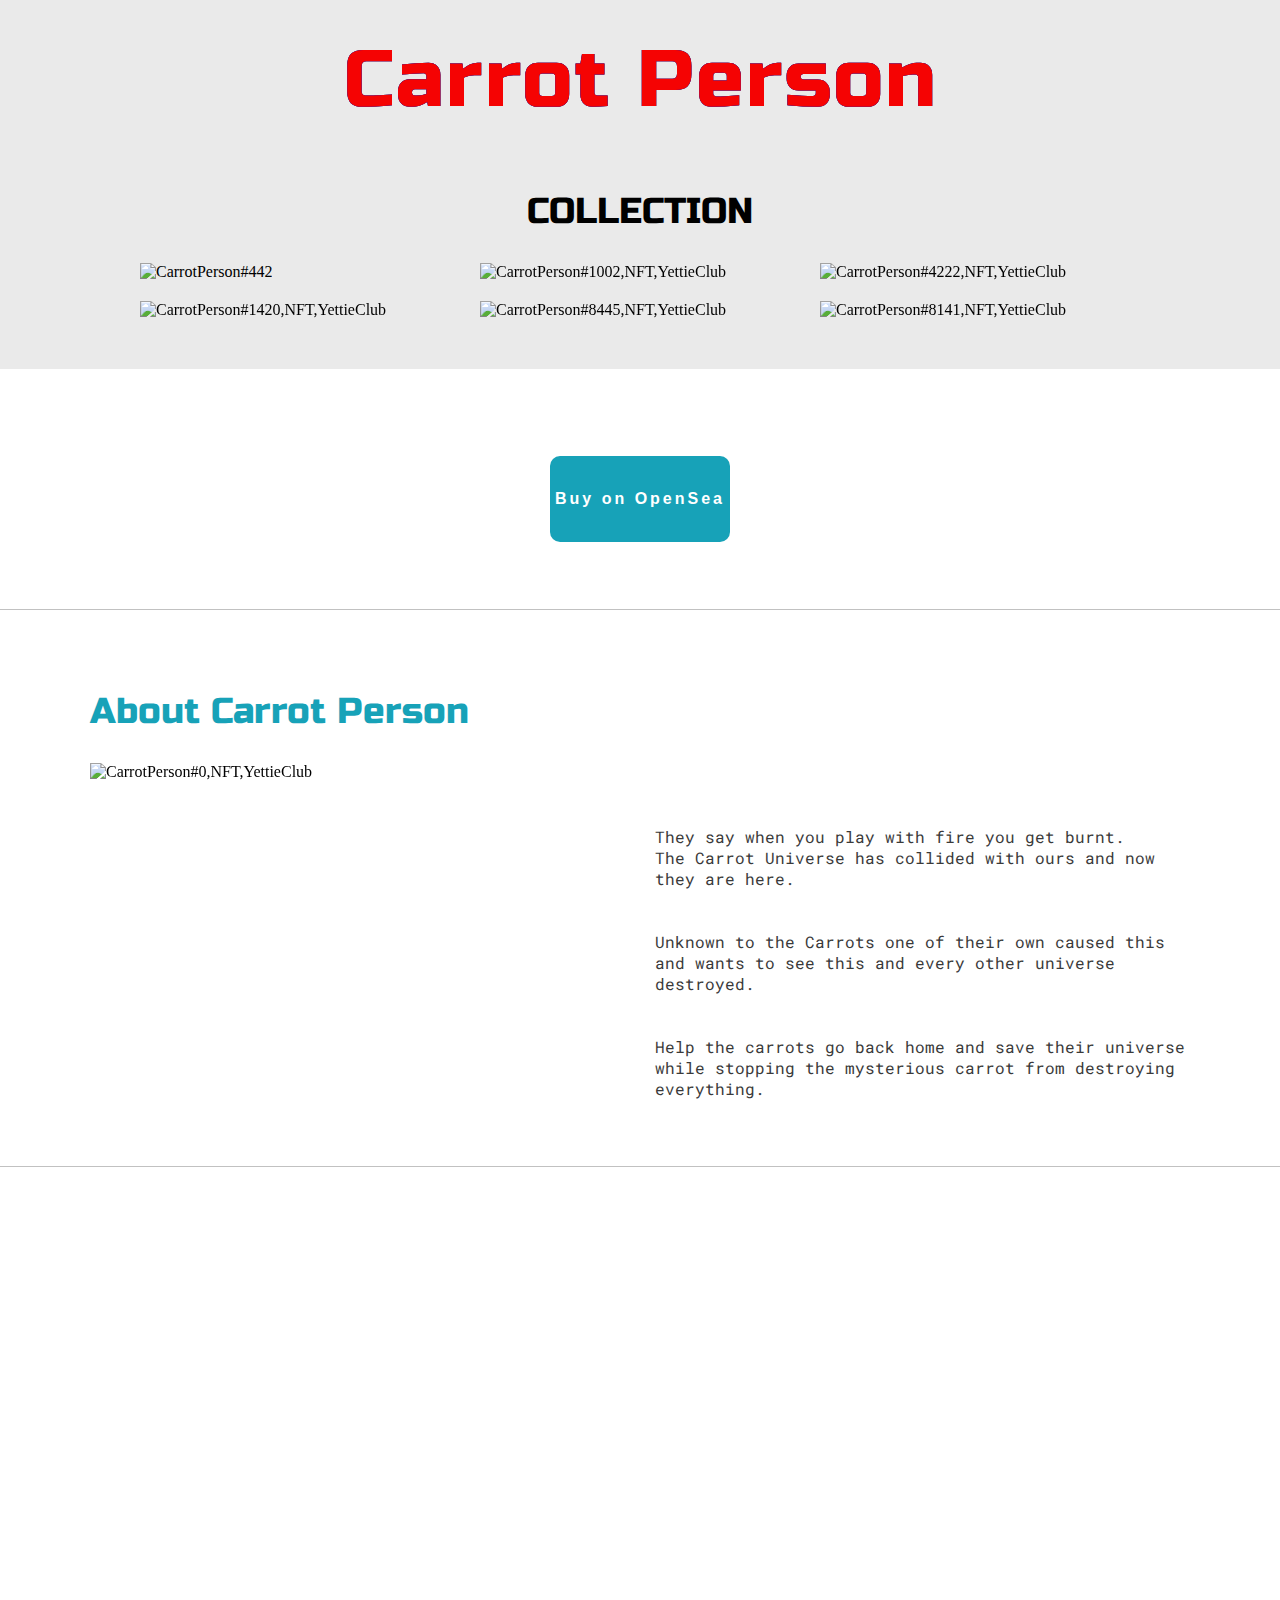
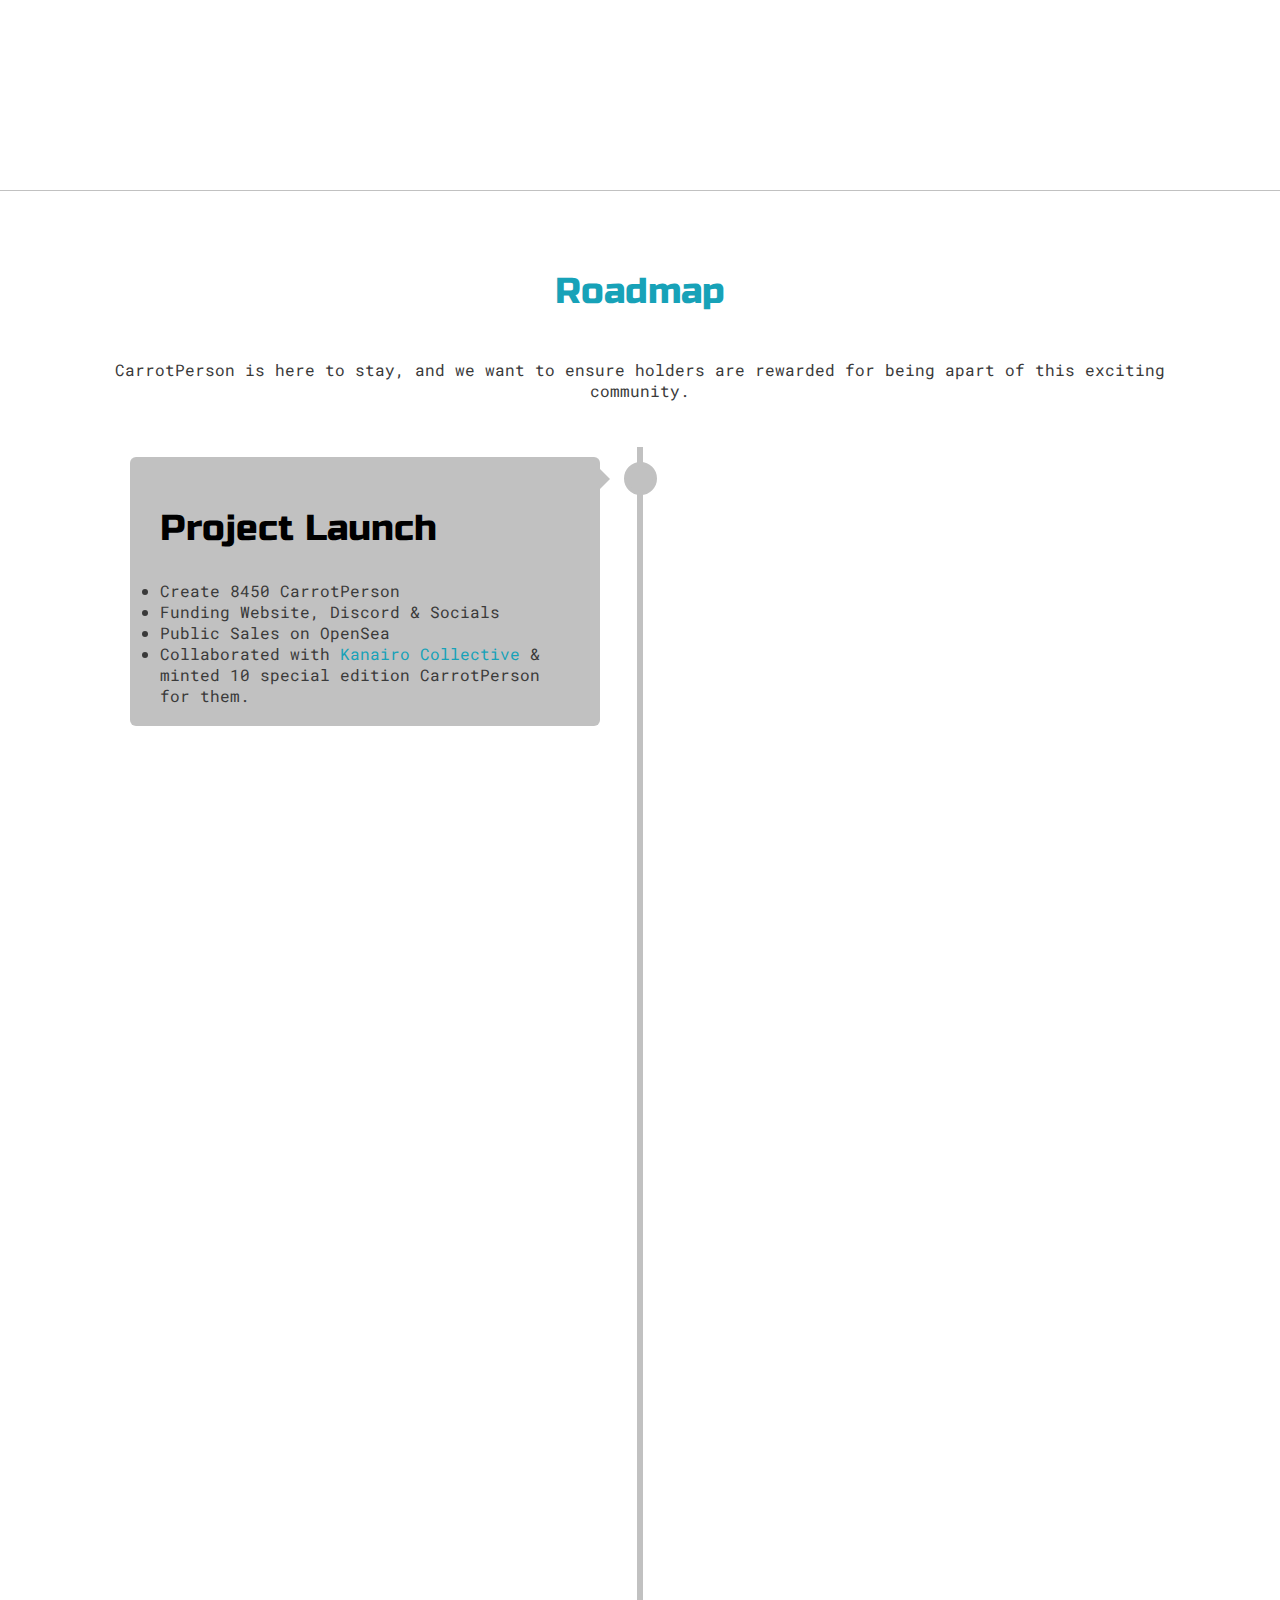
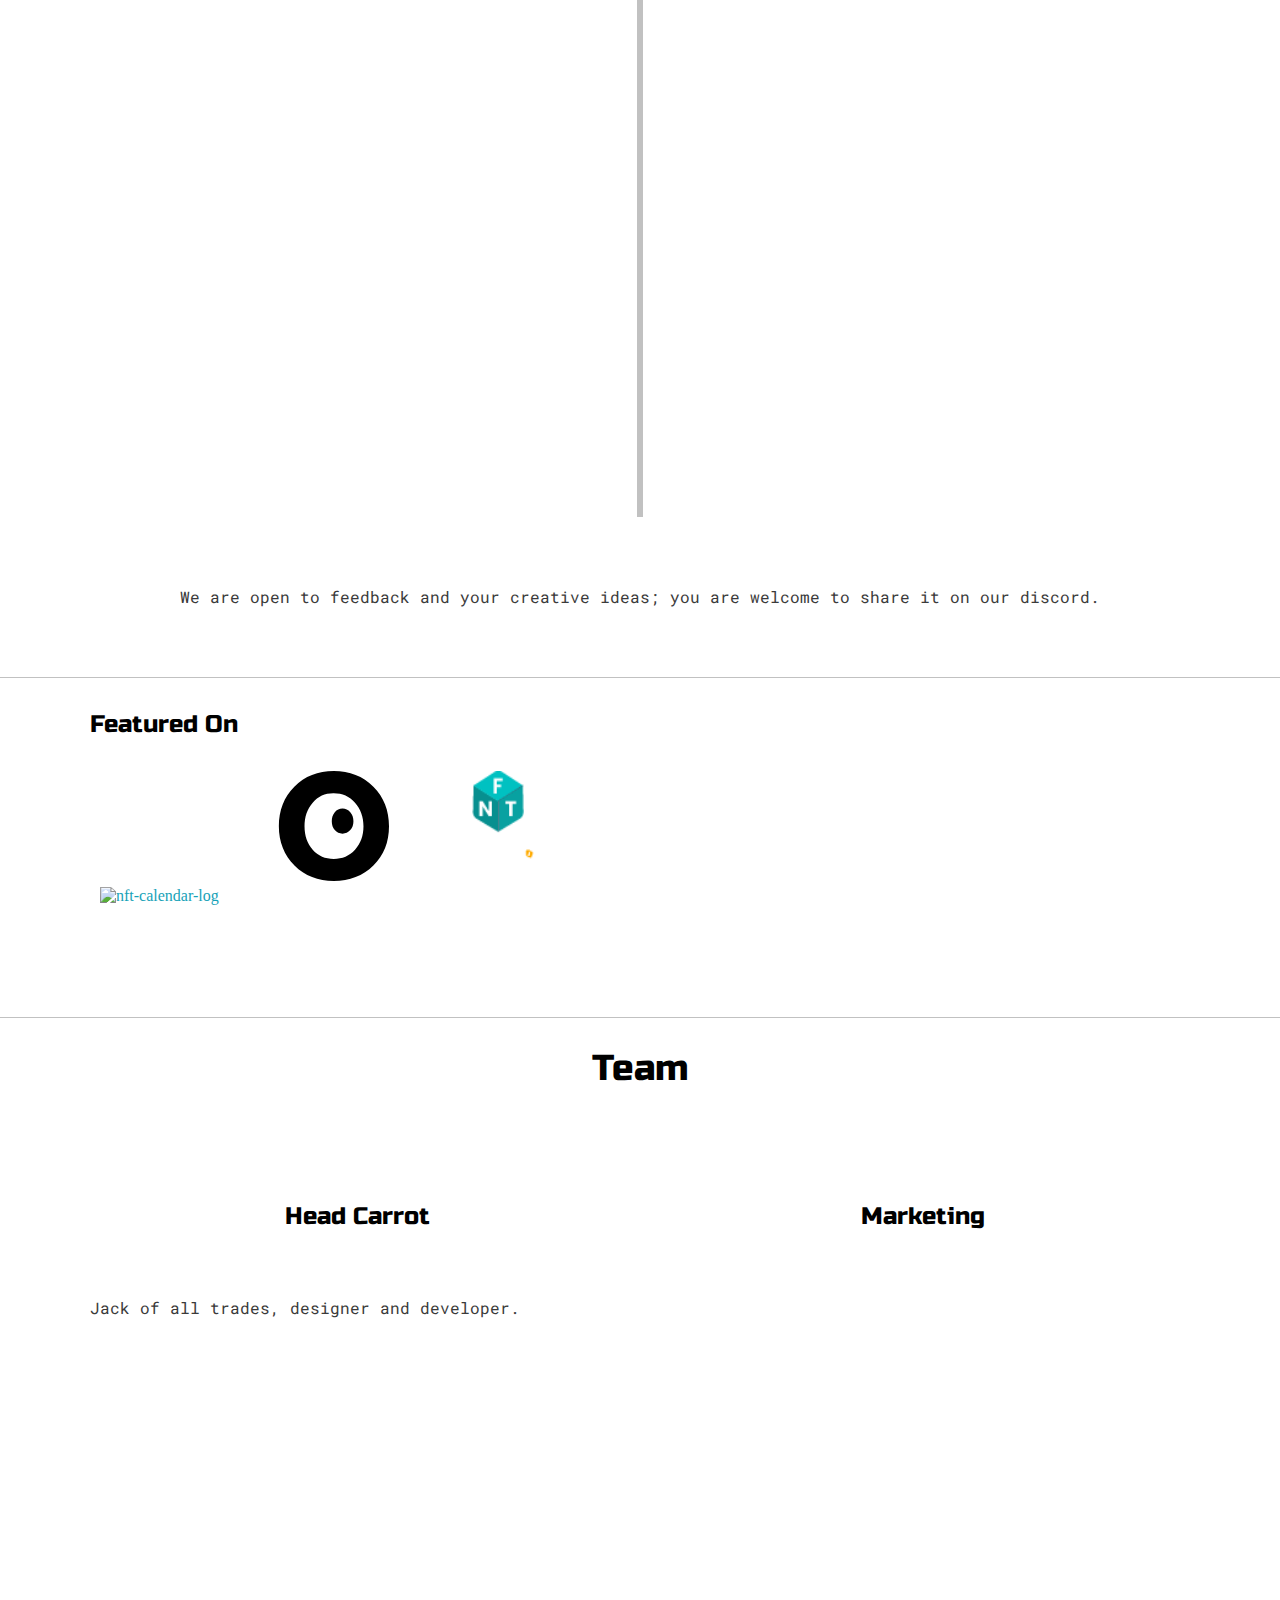
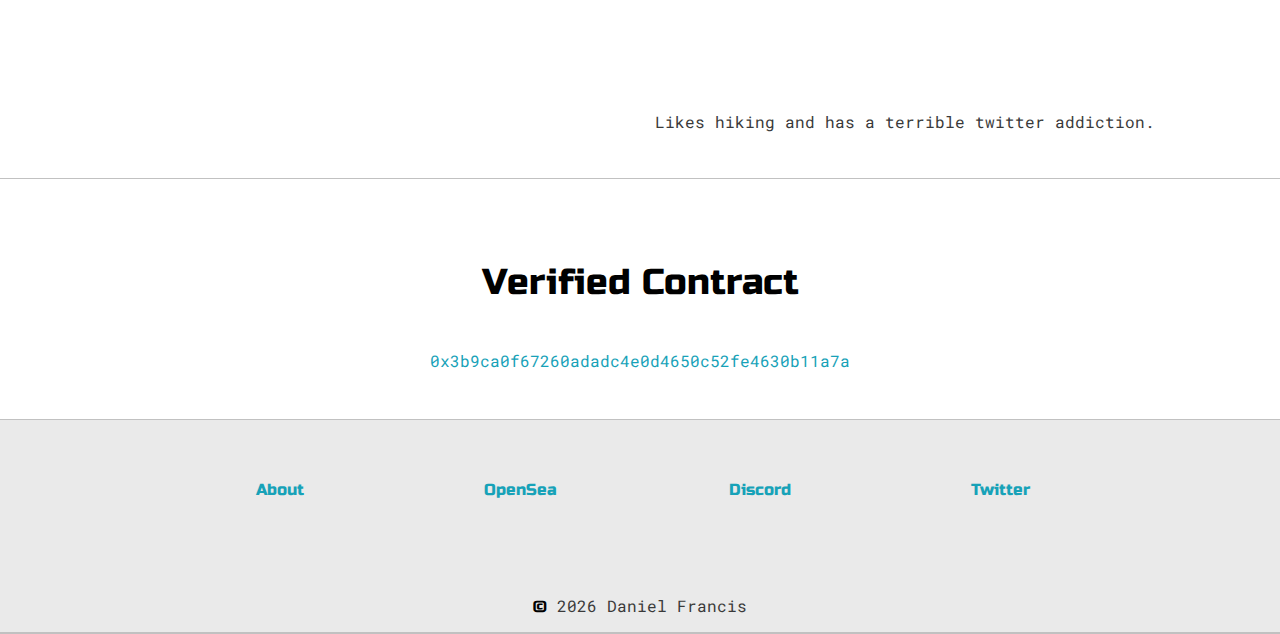
==== commit 74ebc053: "featured on" ====
--- a/index.html
+++ b/index.html
@@ -426,13 +426,16 @@
     <!-- //! Partners  -->
     <section class="s2">
       <div id="contact" class="main-container">
-        <h4>Partners</h4>
+        <h4>Featured On</h4>
         <div class="partner">
             <a href="http://NFTCalendar.io" target="_blank" rel="noopener noreferrer">
             <img src="/images/nftcalendar-logo.svg" alt="nft-calendar-log">
           </a>
           <a href="https://notfin.com" target="_blank" rel="noopener noreferrer">
             <img src="/images/symbol-black-notfin.svg" alt="notfin-log">
+          </a>
+          <a href="https://upcomingnft.net/event/carrotperson" target="_blank" rel="noopener noreferrer">
+            <img src="/images/upcomingnft-maillogo.png" alt="upcomingnft-log">
           </a>
         </div>
       </div>
--- a/css/default.css
+++ b/css/default.css
@@ -651,8 +651,8 @@
 /* partners */
 .partner img{
   padding-bottom: 20px;
-  width: 150px;
-  height: 140px;
+  width: 140px;
+  height: 130px;
   }
   .partner a{
     display: inline-flex;
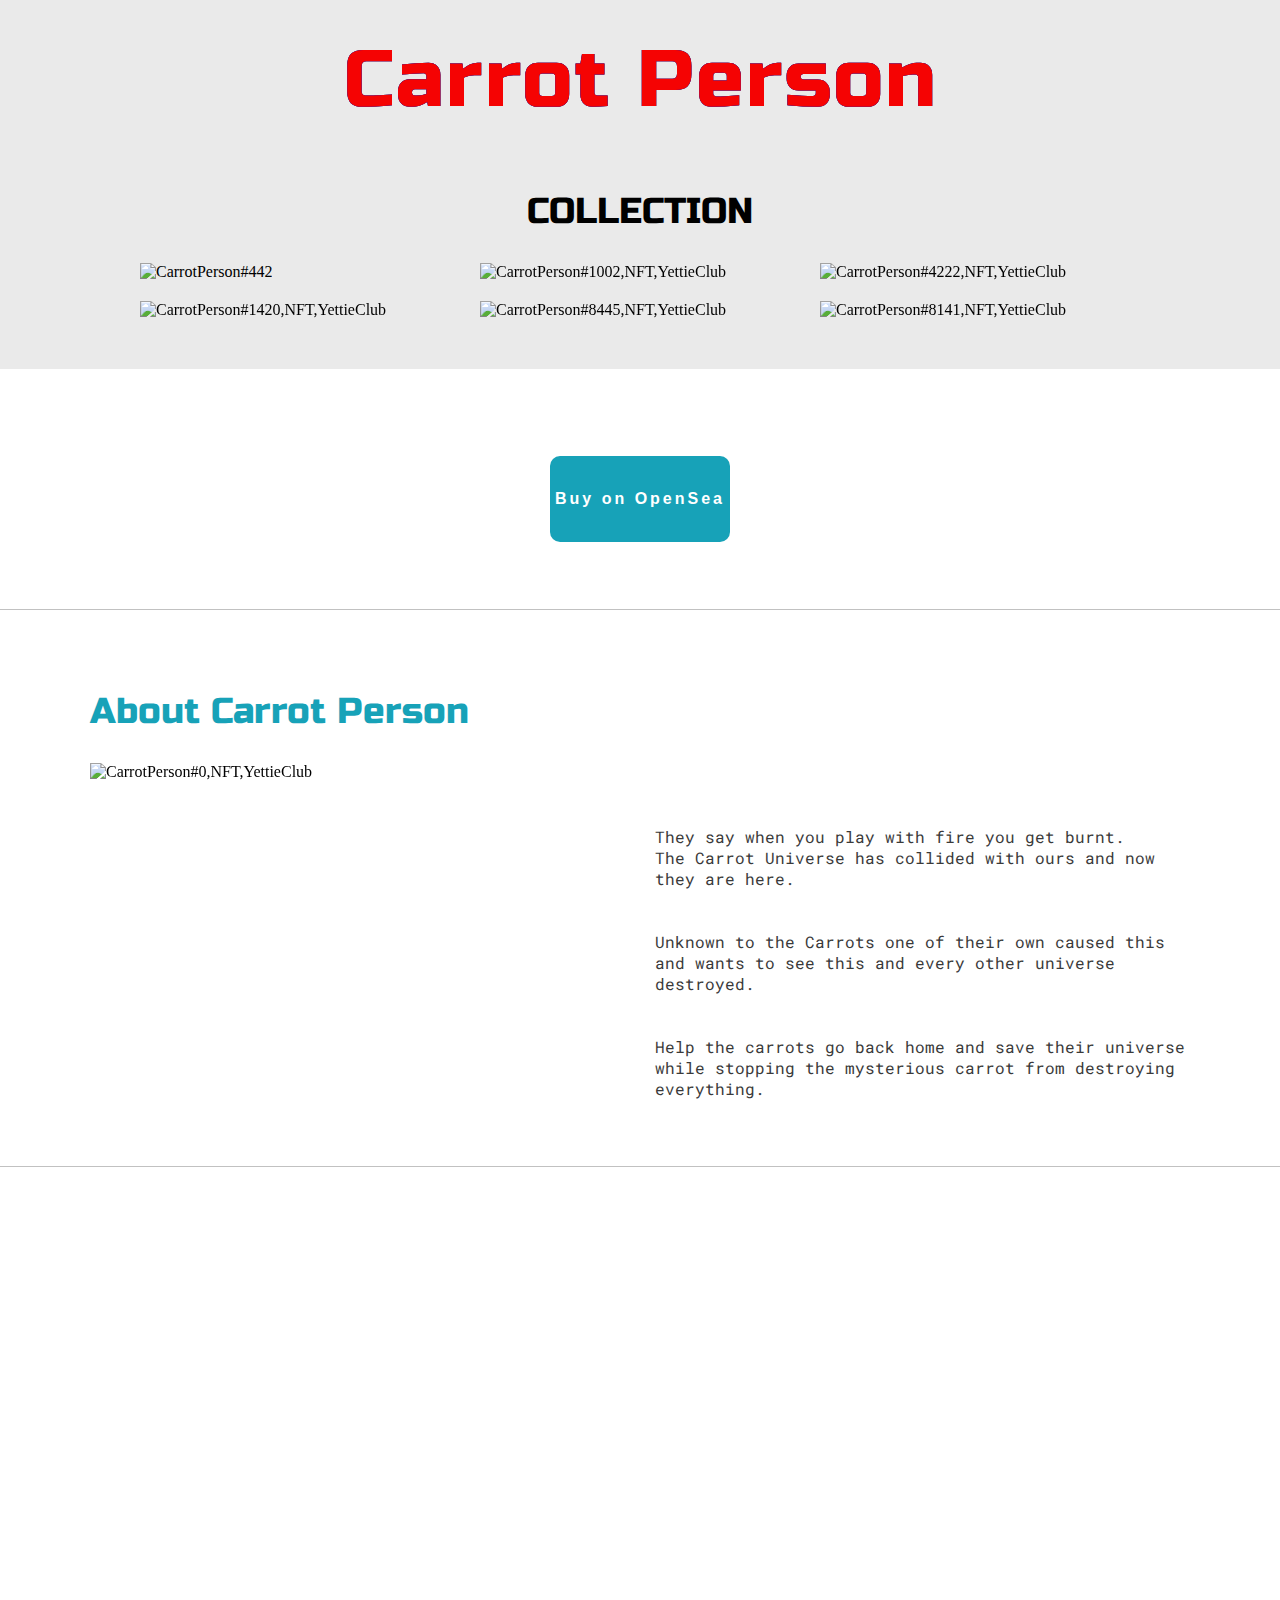
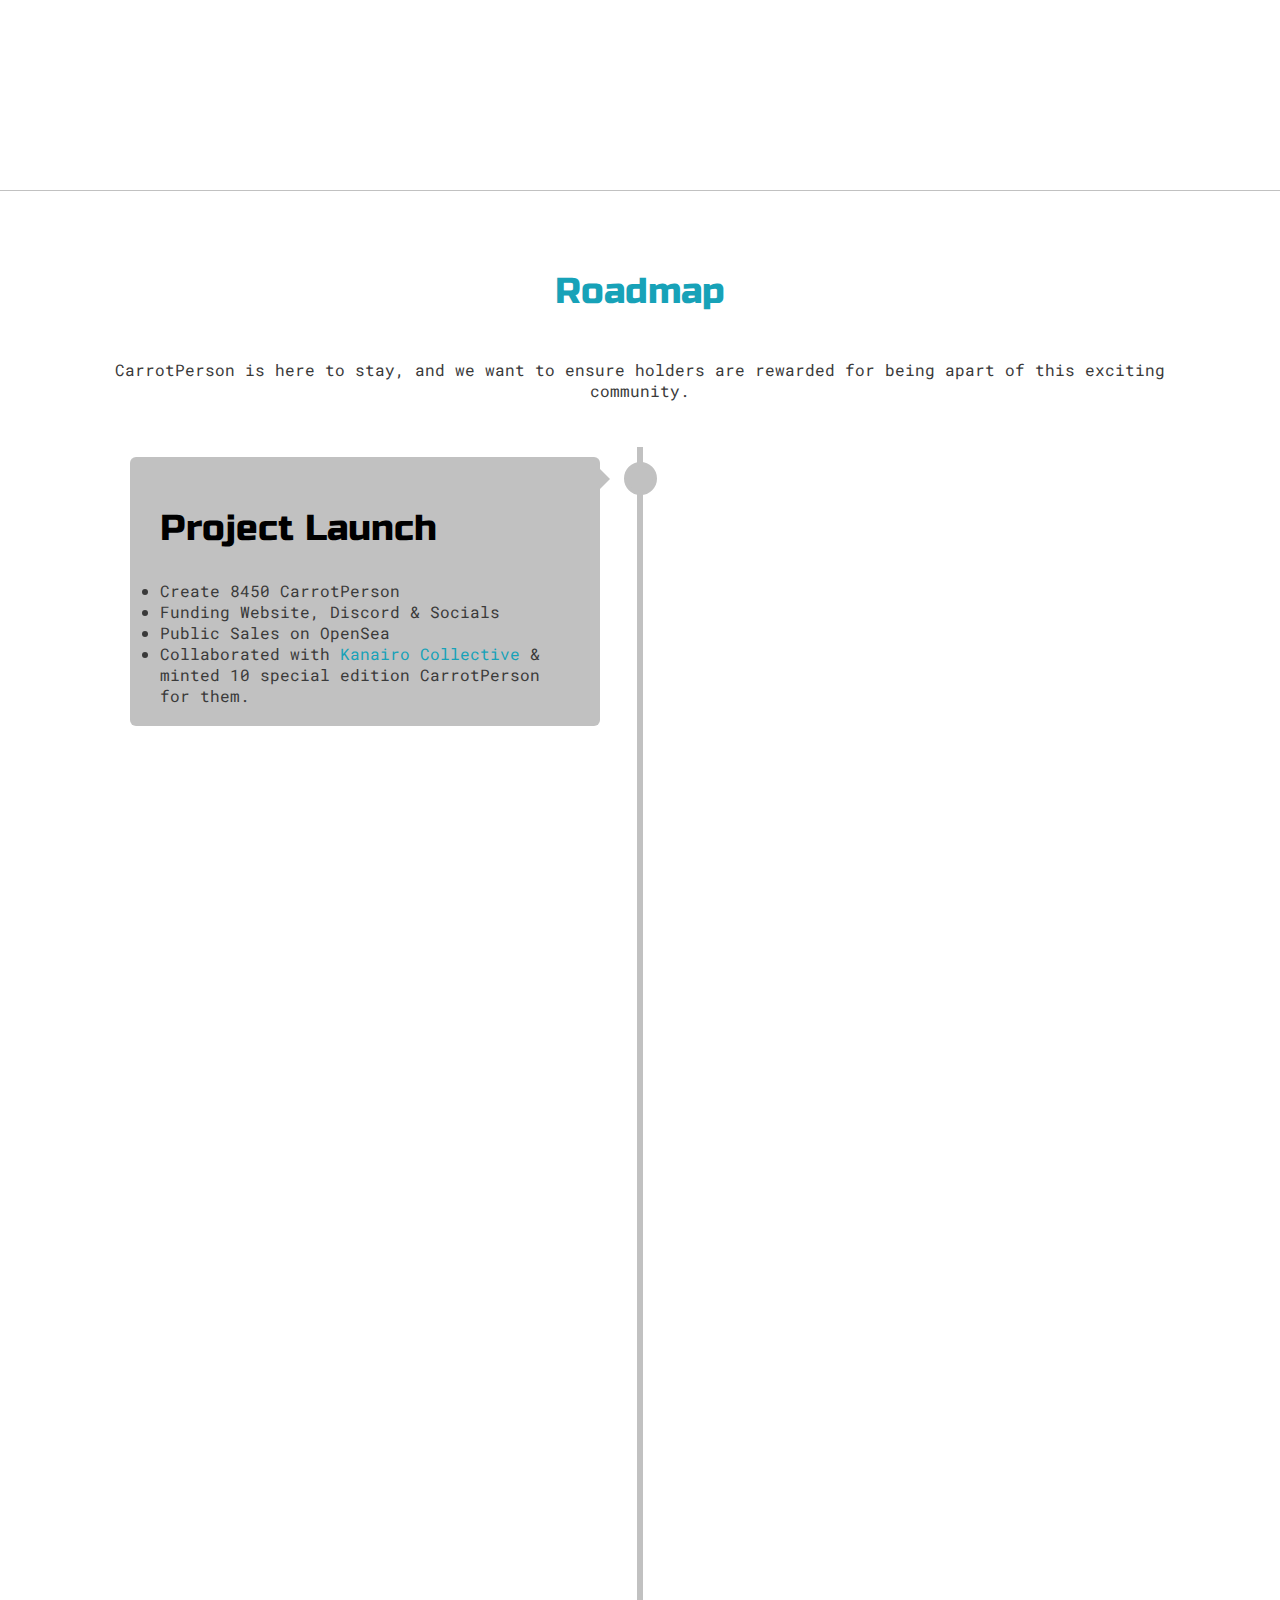
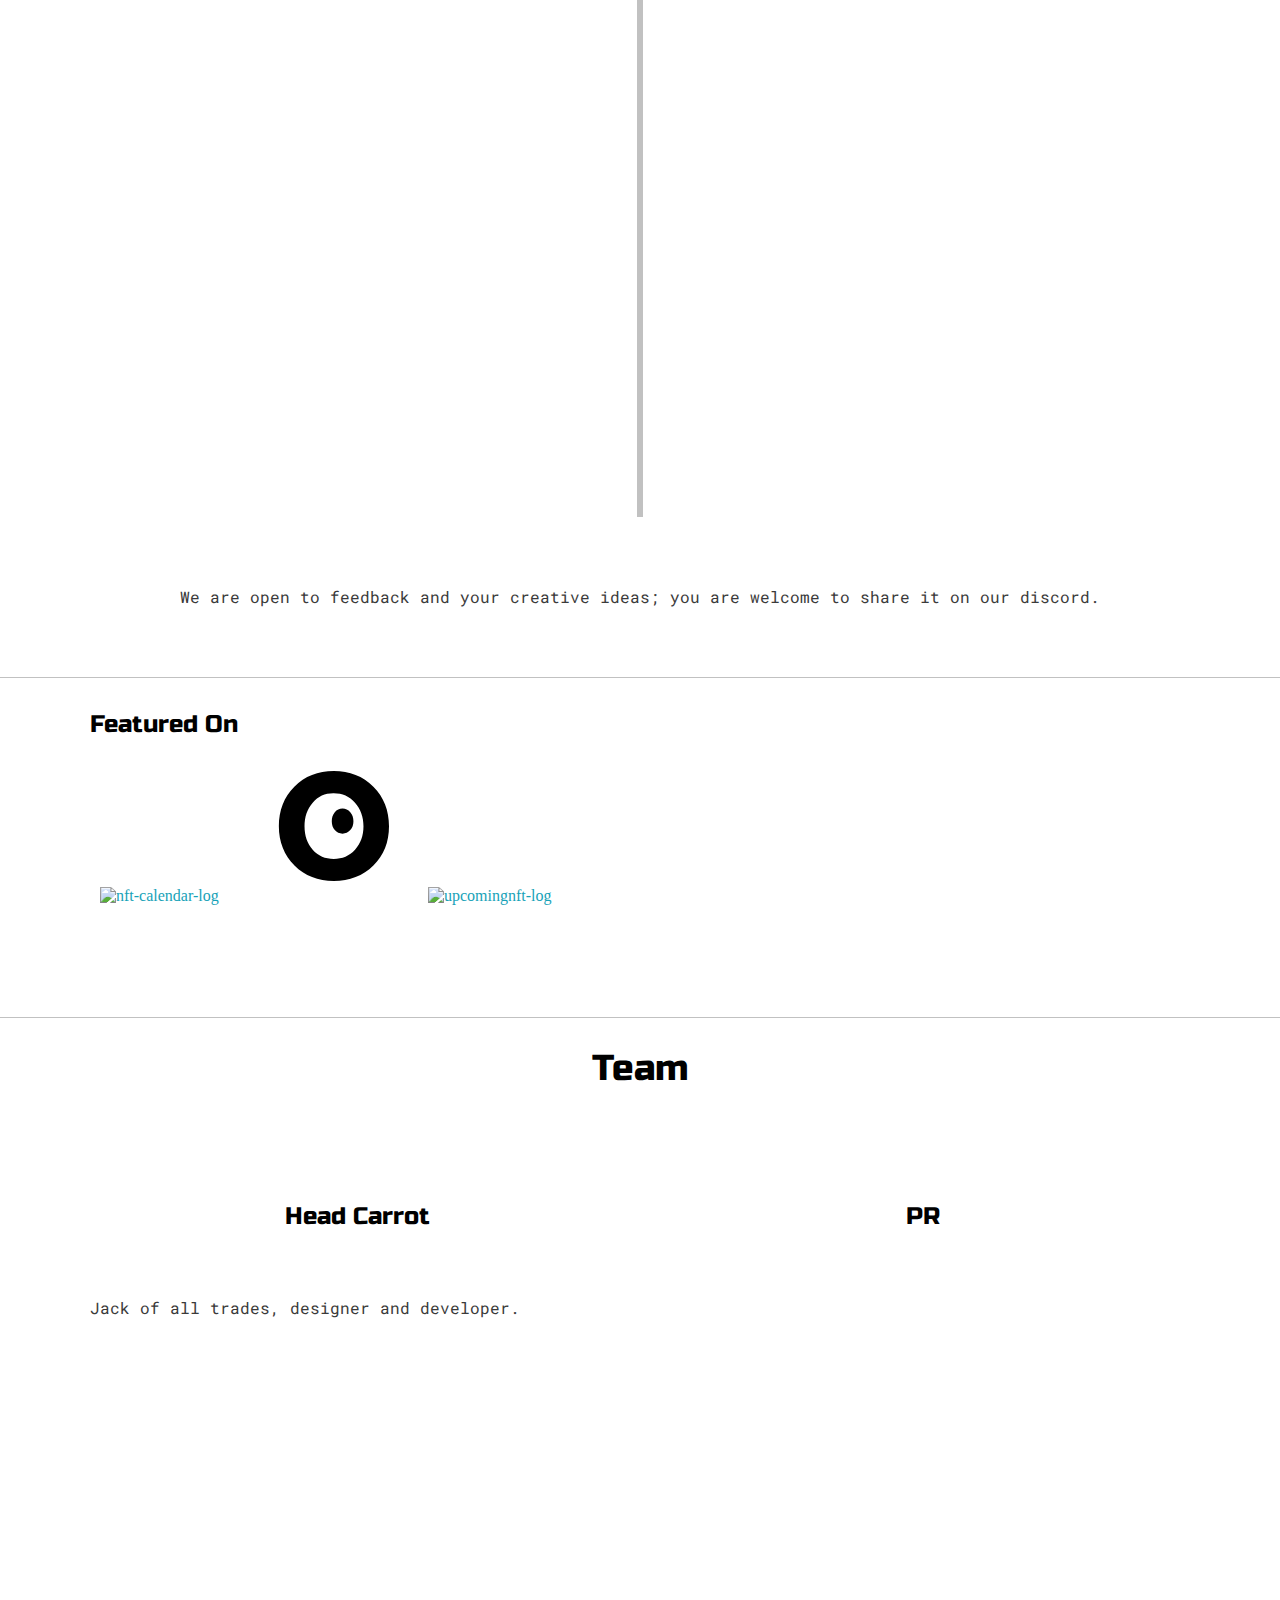
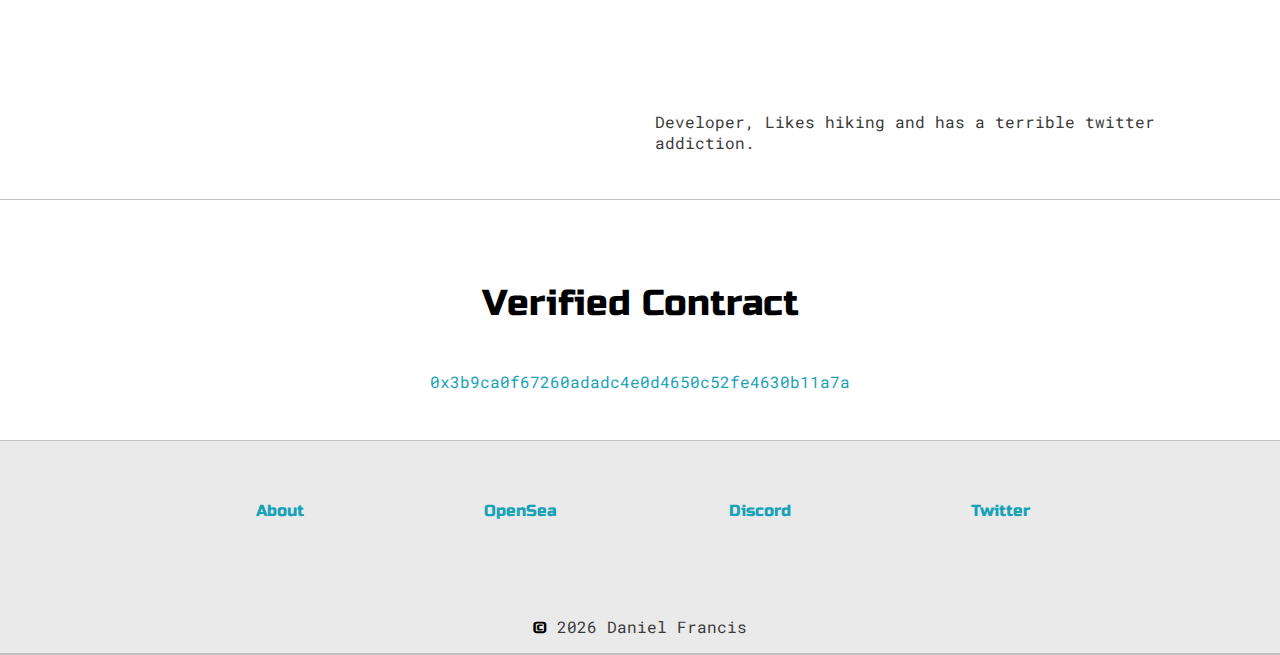
==== commit fd442ac6: "Update index.html" ====
--- a/index.html
+++ b/index.html
@@ -435,7 +435,7 @@
             <img src="/images/symbol-black-notfin.svg" alt="notfin-log">
           </a>
           <a href="https://upcomingnft.net/event/carrotperson" target="_blank" rel="noopener noreferrer">
-            <img src="/images/upcomingnft-maillogo.png" alt="upcomingnft-log">
+            <img src="/images/upcomingnft-maillogo-b.png" alt="upcomingnft-log">
           </a>
         </div>
       </div>
@@ -477,11 +477,11 @@
             </p>
           </div>
           <div class="about-me">
-            <h4 class="team">Marketing</h4>
+            <h4 class="team">PR</h4>
             <img class="thumbnail2" src="images/000.png" alt="CarrotPerson#00,NFT,YettieClub" data-aos="zoom-in"
               data-aos-duration="1500" />
             <p>
-              Likes hiking and has a terrible twitter addiction.
+              Developer, Likes hiking and has a terrible twitter addiction.
             </p>
           </div>
         </div>
@@ -582,4 +582,4 @@
     </script>
 </body>
 
-</html>+</html>
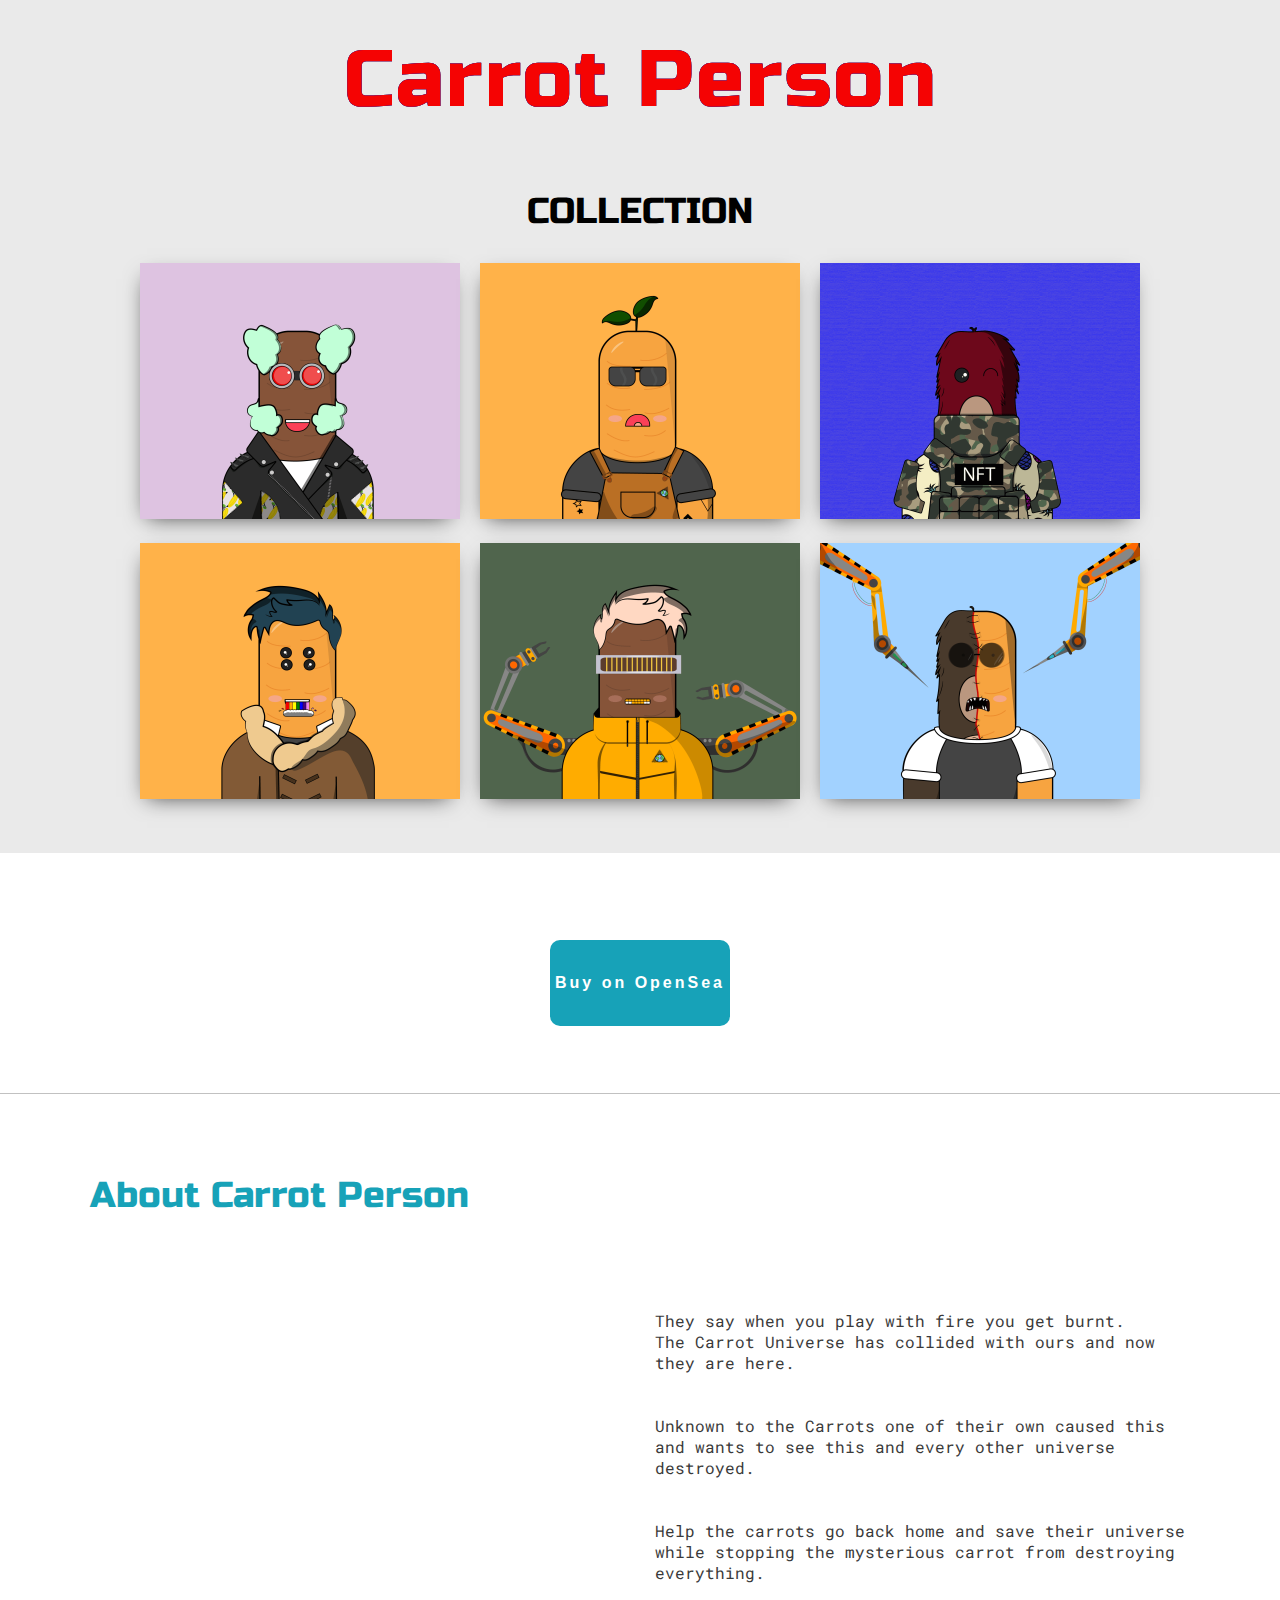
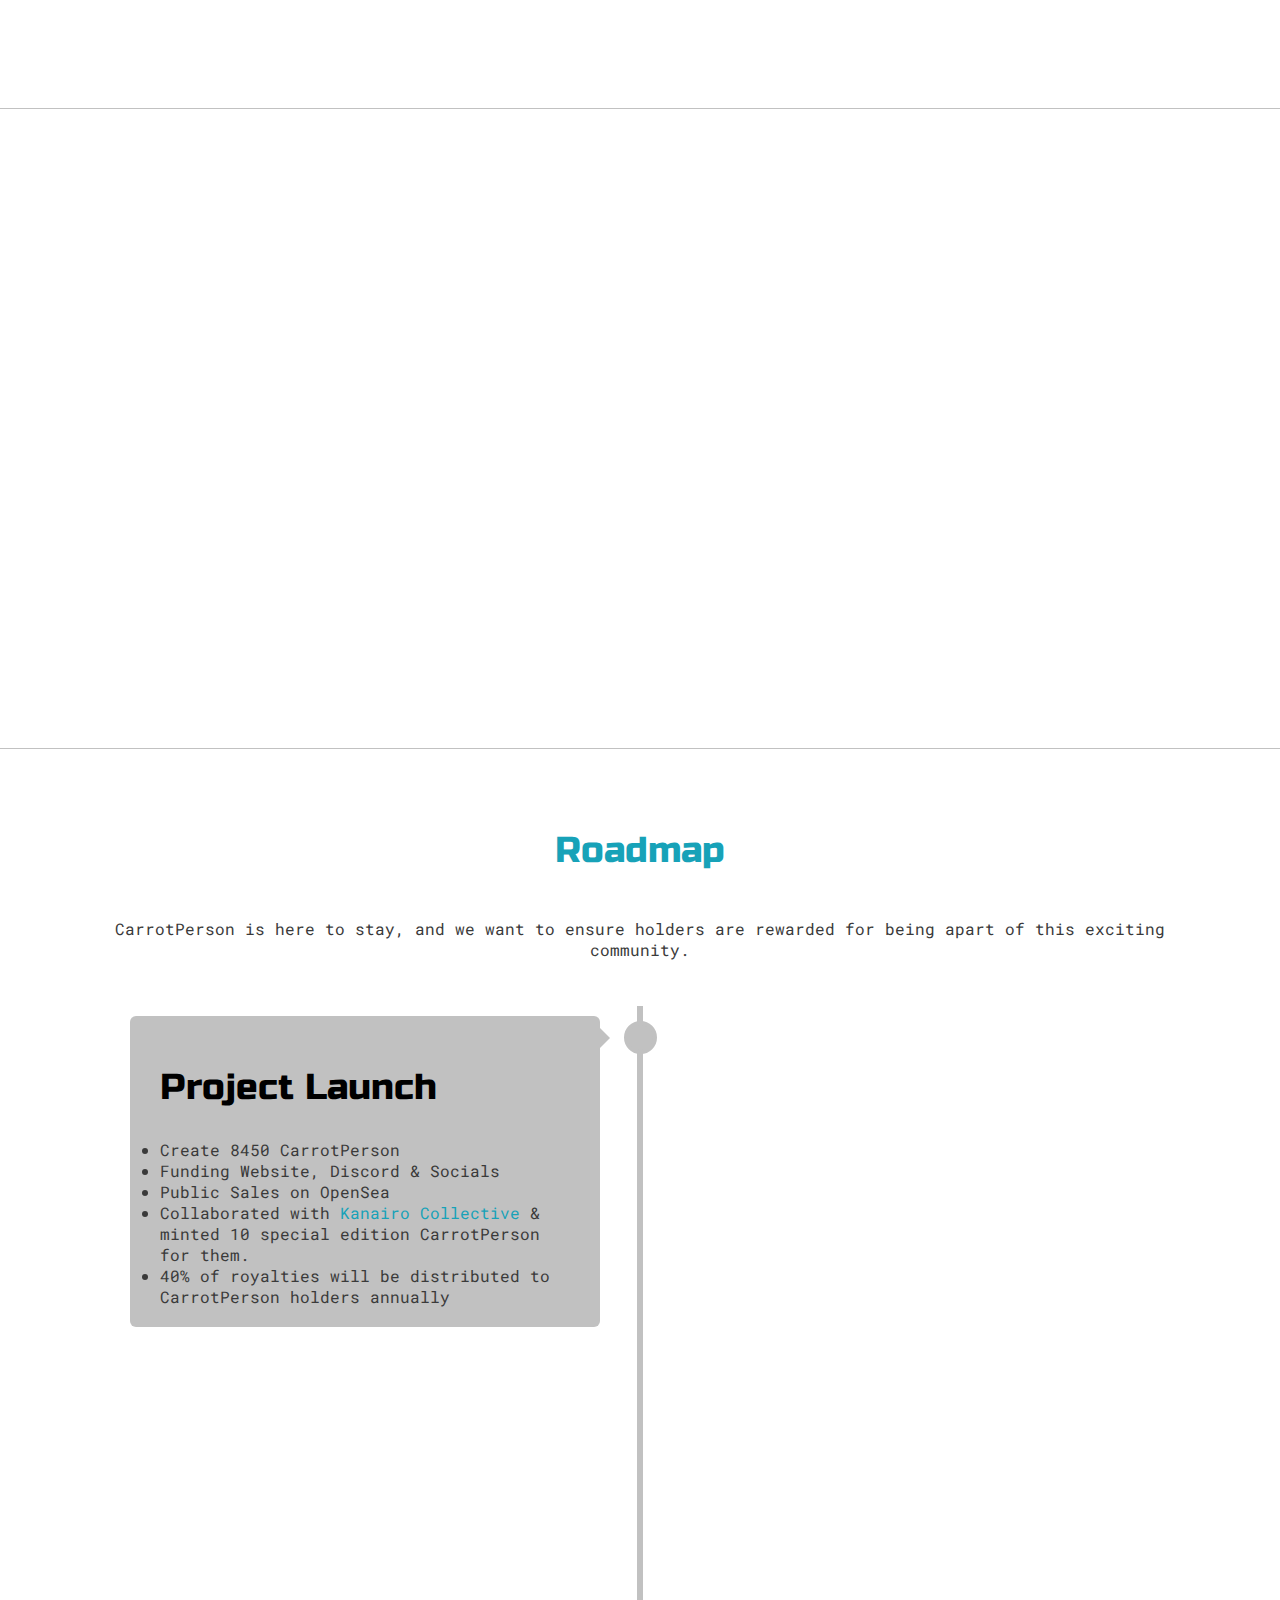
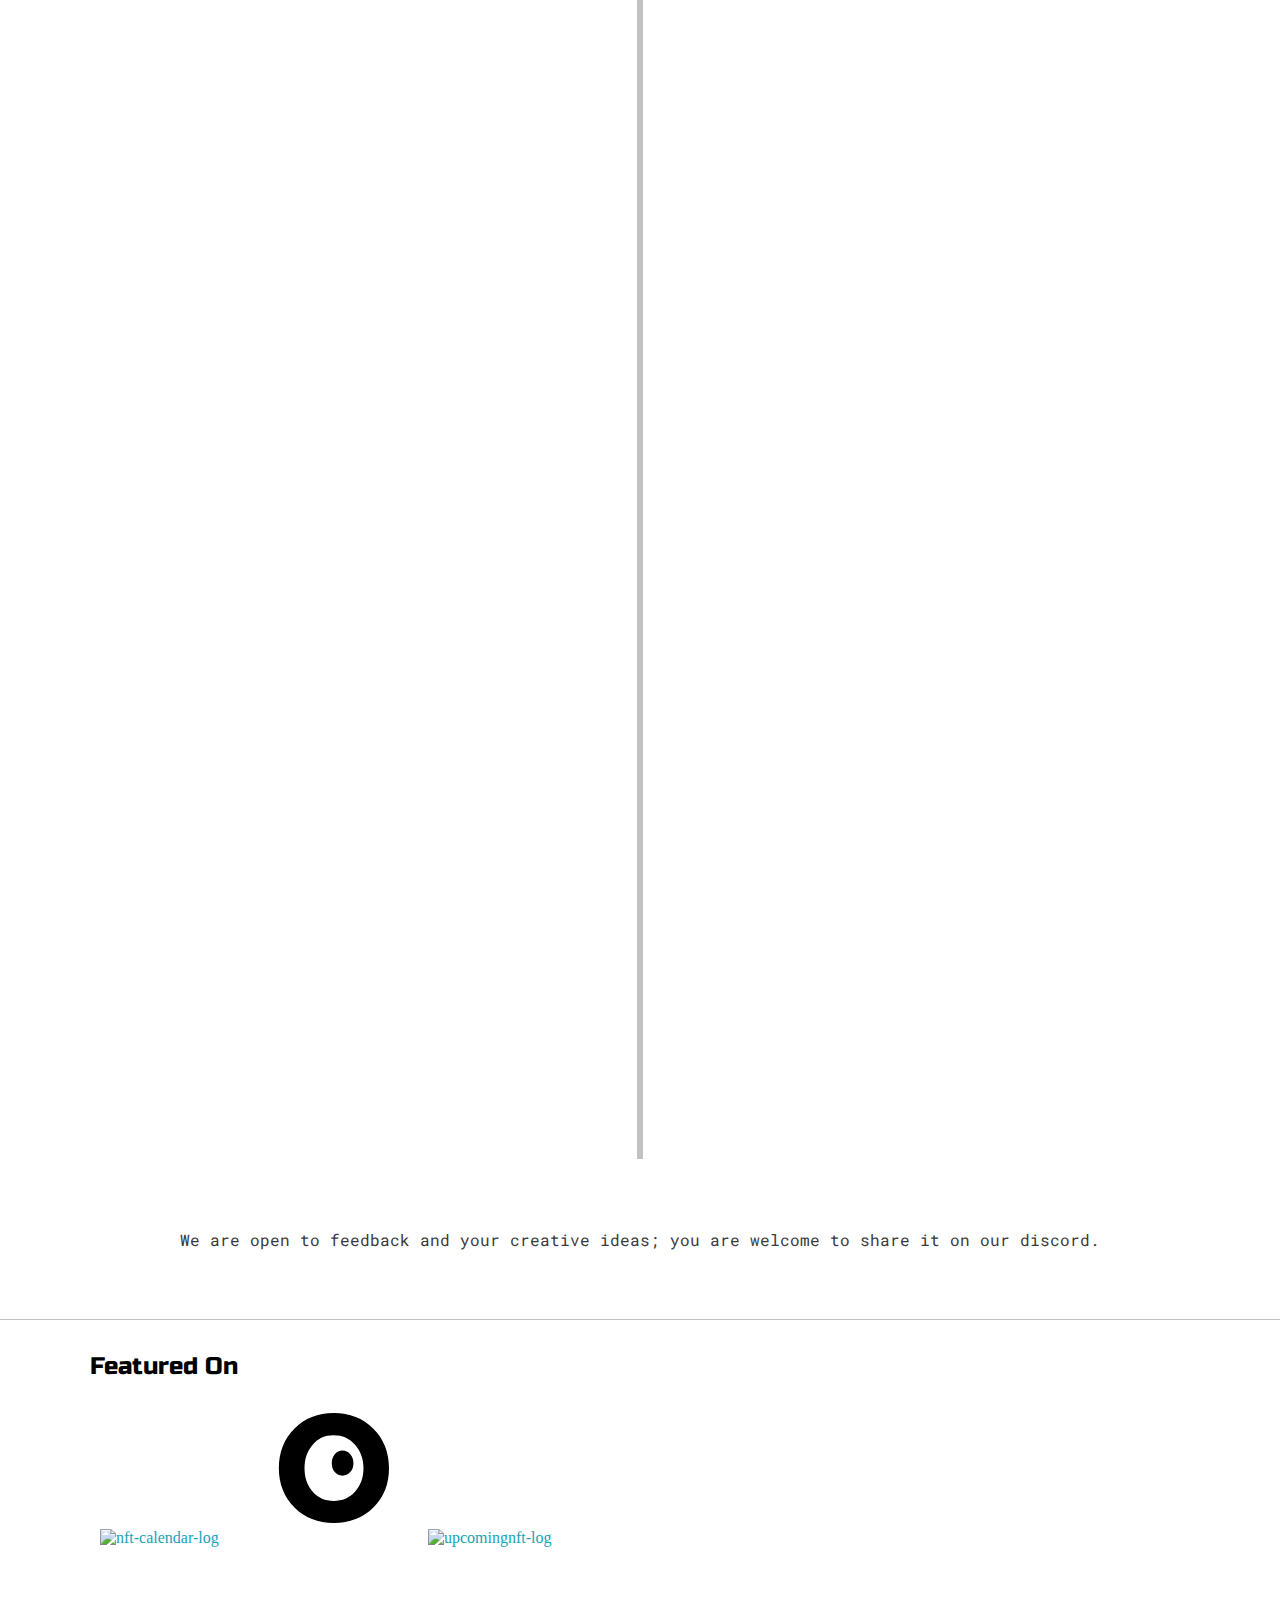
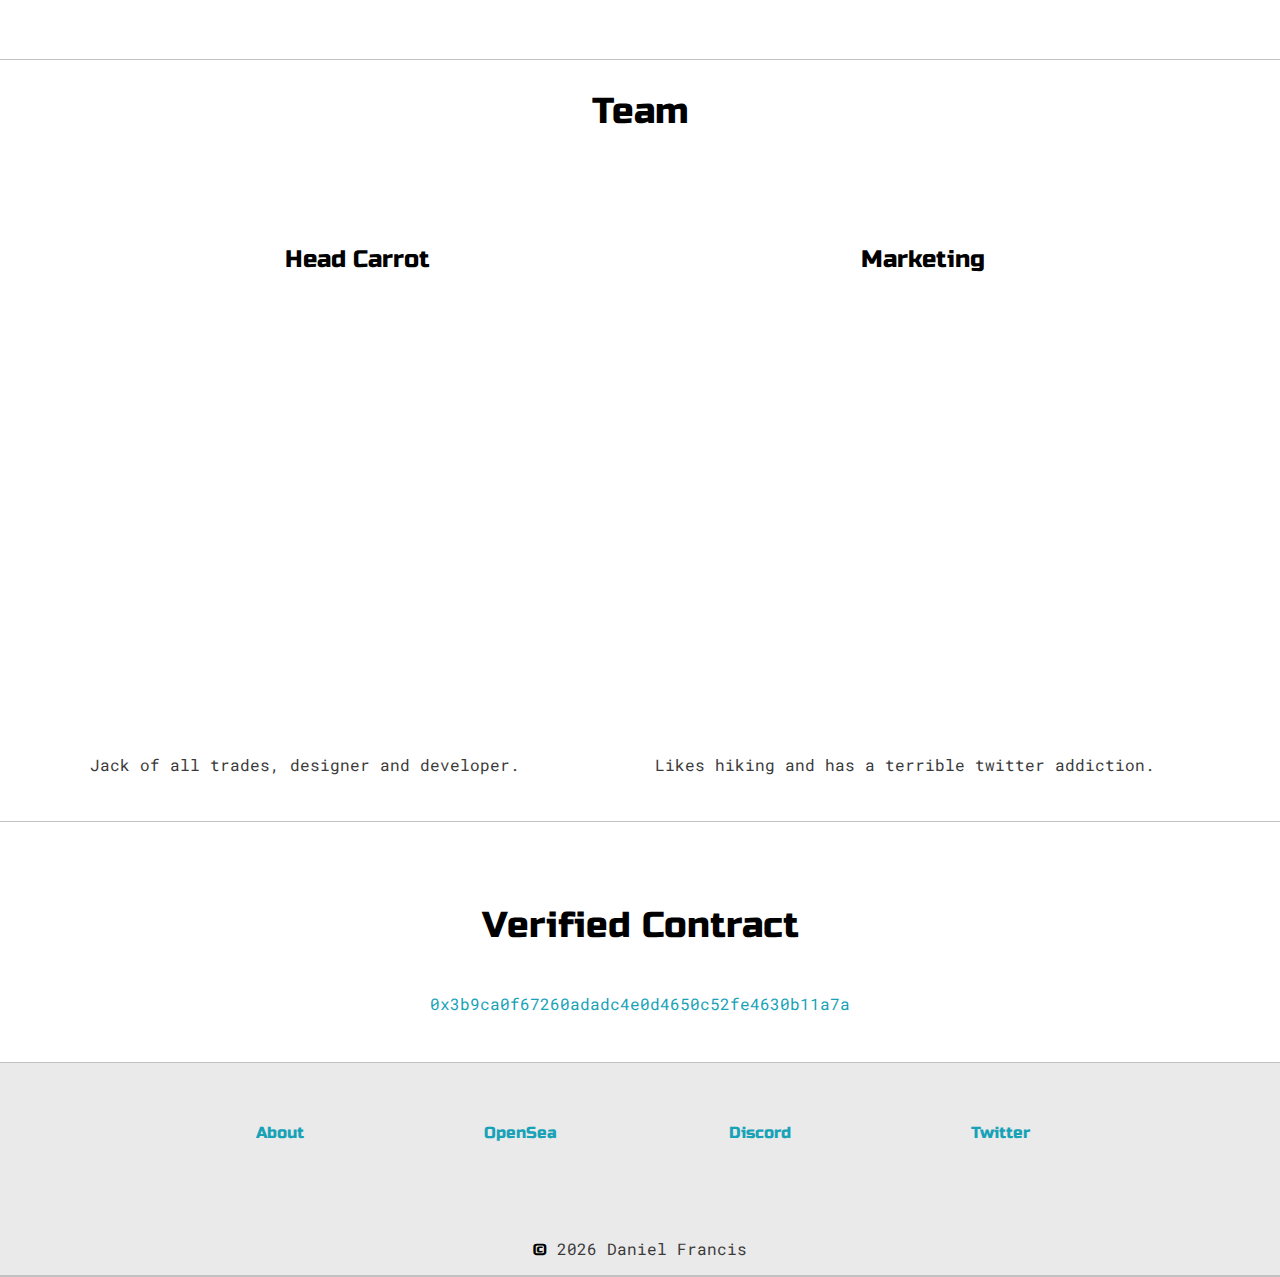
==== commit 3122234e: "update" ====
--- a/index.html
+++ b/index.html
@@ -373,6 +373,7 @@
               <li>Collaborated with <a target="_blank"
                   href="https://opensea.io/collection/carrotpersonspecial-kc">Kanairo Collective</a> & minted 10 special
                 edition CarrotPerson for them.</li>
+                <li>40% of royalties will be distributed to CarrotPerson holders annually</li>
             </div>
           </div>
           <div class="container right" data-aos="fade-right" data-aos-duration="1500">
@@ -382,6 +383,7 @@
               <li>Feedback is gathered, and strategy shaped by community. </li>
               <li>10% sold wallet with the highest purchase quantity get a free NFT at the end of the year.  </li>
               <li>85 CarrotPerson will be set aside for giveaways.</li>
+         
             </div>
           </div>
           <div class="container left" data-aos="fade-left" data-aos-duration="1500">
@@ -405,6 +407,7 @@
               <h2>Phase 4 </h2>
               <li>75% sold develops the CarrotPerson comic that tells the story of how they ended up lost in our
                 universe. </li>
+                <li>We will develop a 2D CarrotPerson game with web3 integration</li>
             </div>
           </div>
           <div class="container right" data-aos="fade-right" data-aos-duration="1500">
@@ -428,10 +431,10 @@
       <div id="contact" class="main-container">
         <h4>Featured On</h4>
         <div class="partner">
-            <a href="http://NFTCalendar.io" target="_blank" rel="noopener noreferrer">
+            <a href="https://nftcalendar.io/event/carrotperson/" target="_blank" rel="noopener noreferrer">
             <img src="/images/nftcalendar-logo.svg" alt="nft-calendar-log">
           </a>
-          <a href="https://notfin.com" target="_blank" rel="noopener noreferrer">
+          <a href="https://notfin.com/carrotperson/" target="_blank" rel="noopener noreferrer">
             <img src="/images/symbol-black-notfin.svg" alt="notfin-log">
           </a>
           <a href="https://upcomingnft.net/event/carrotperson" target="_blank" rel="noopener noreferrer">
@@ -477,11 +480,11 @@
             </p>
           </div>
           <div class="about-me">
-            <h4 class="team">PR</h4>
+            <h4 class="team">Marketing</h4>
             <img class="thumbnail2" src="images/000.png" alt="CarrotPerson#00,NFT,YettieClub" data-aos="zoom-in"
               data-aos-duration="1500" />
             <p>
-              Developer, Likes hiking and has a terrible twitter addiction.
+              Likes hiking and has a terrible twitter addiction.
             </p>
           </div>
         </div>
@@ -582,4 +585,4 @@
     </script>
 </body>
 
-</html>
+</html>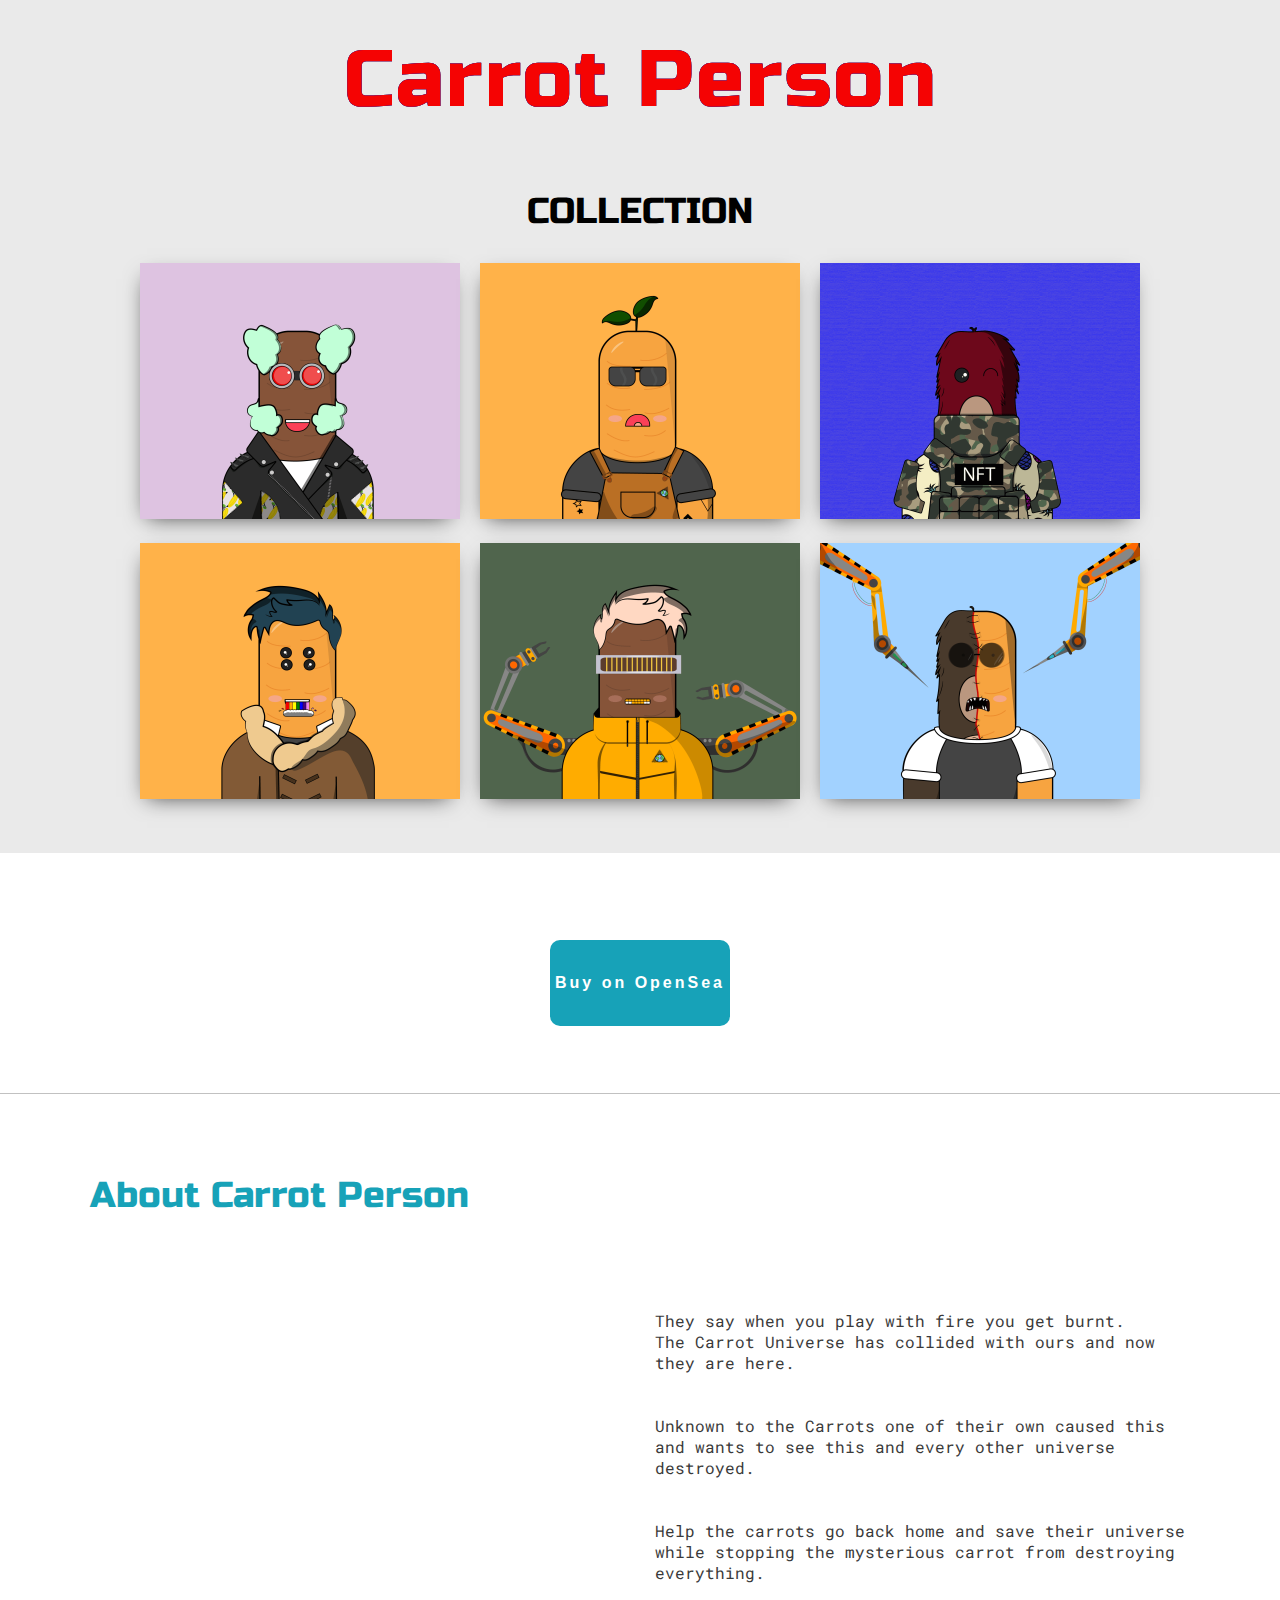
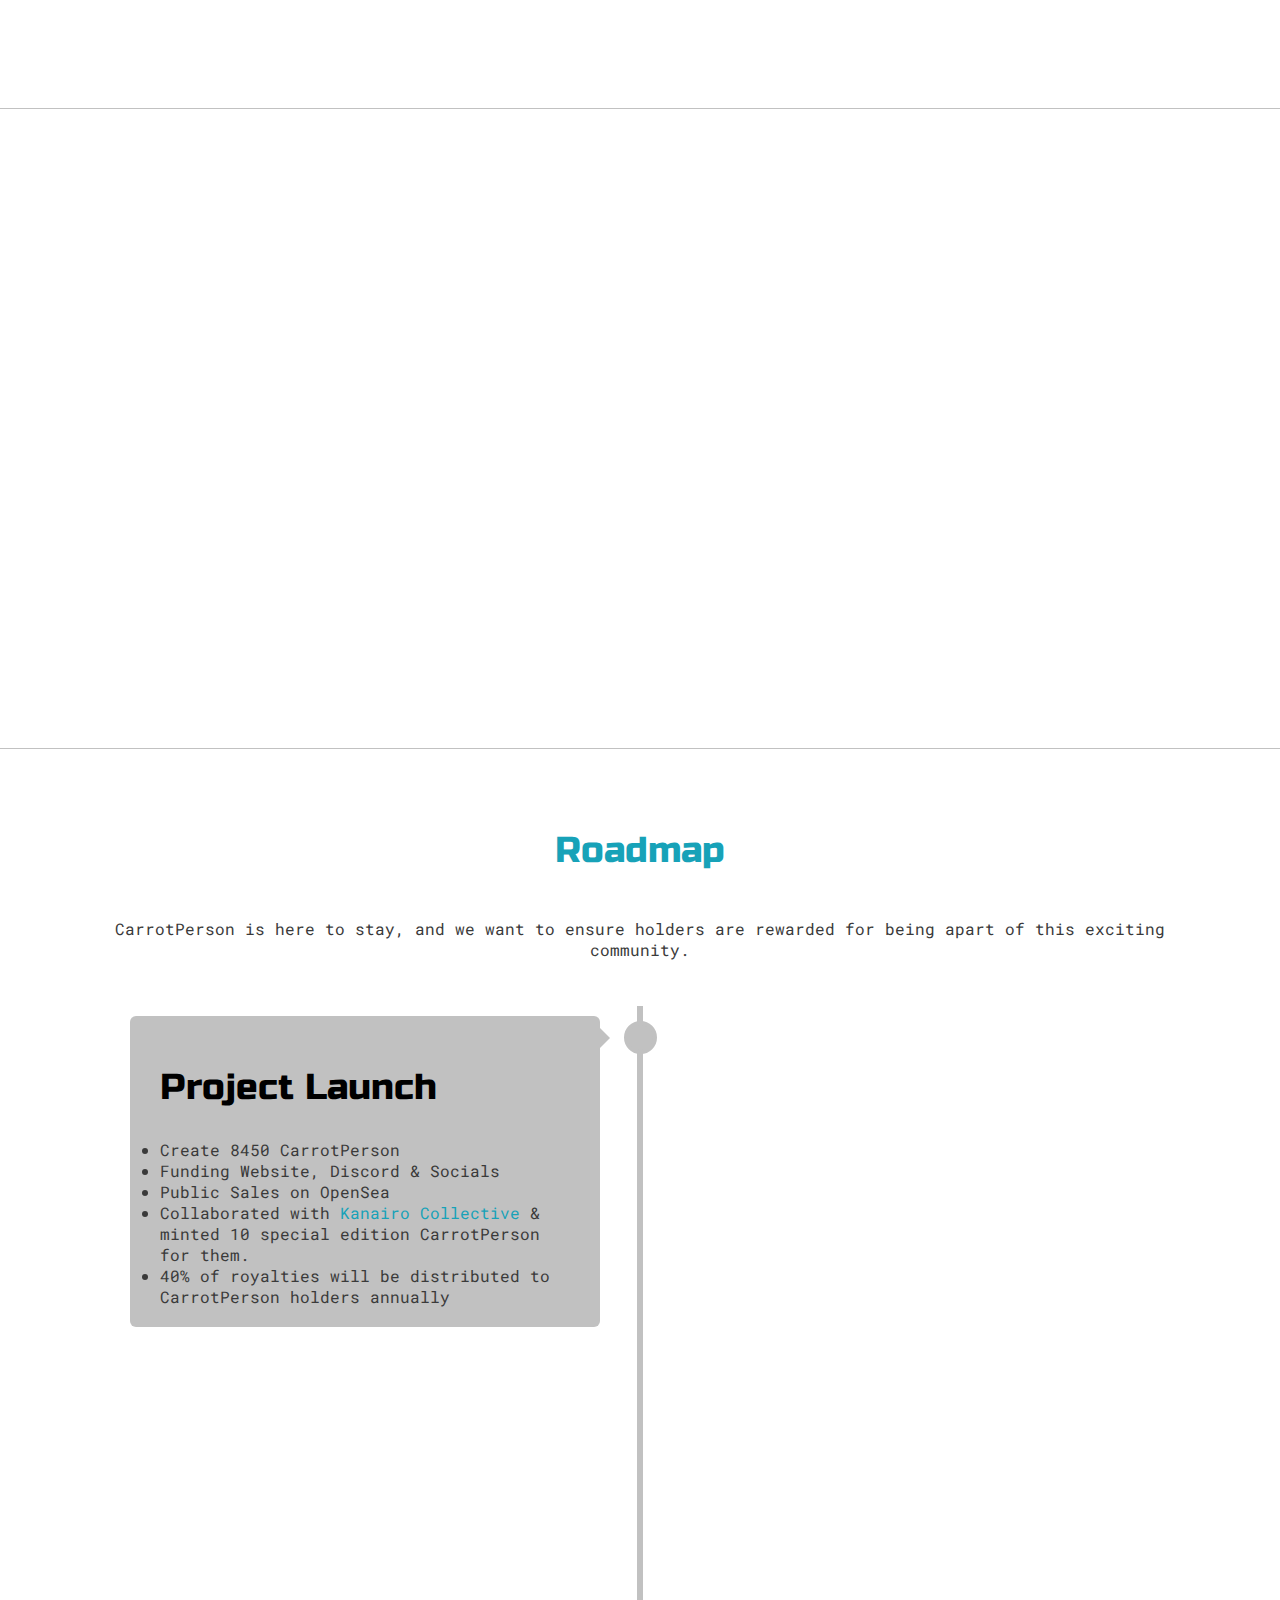
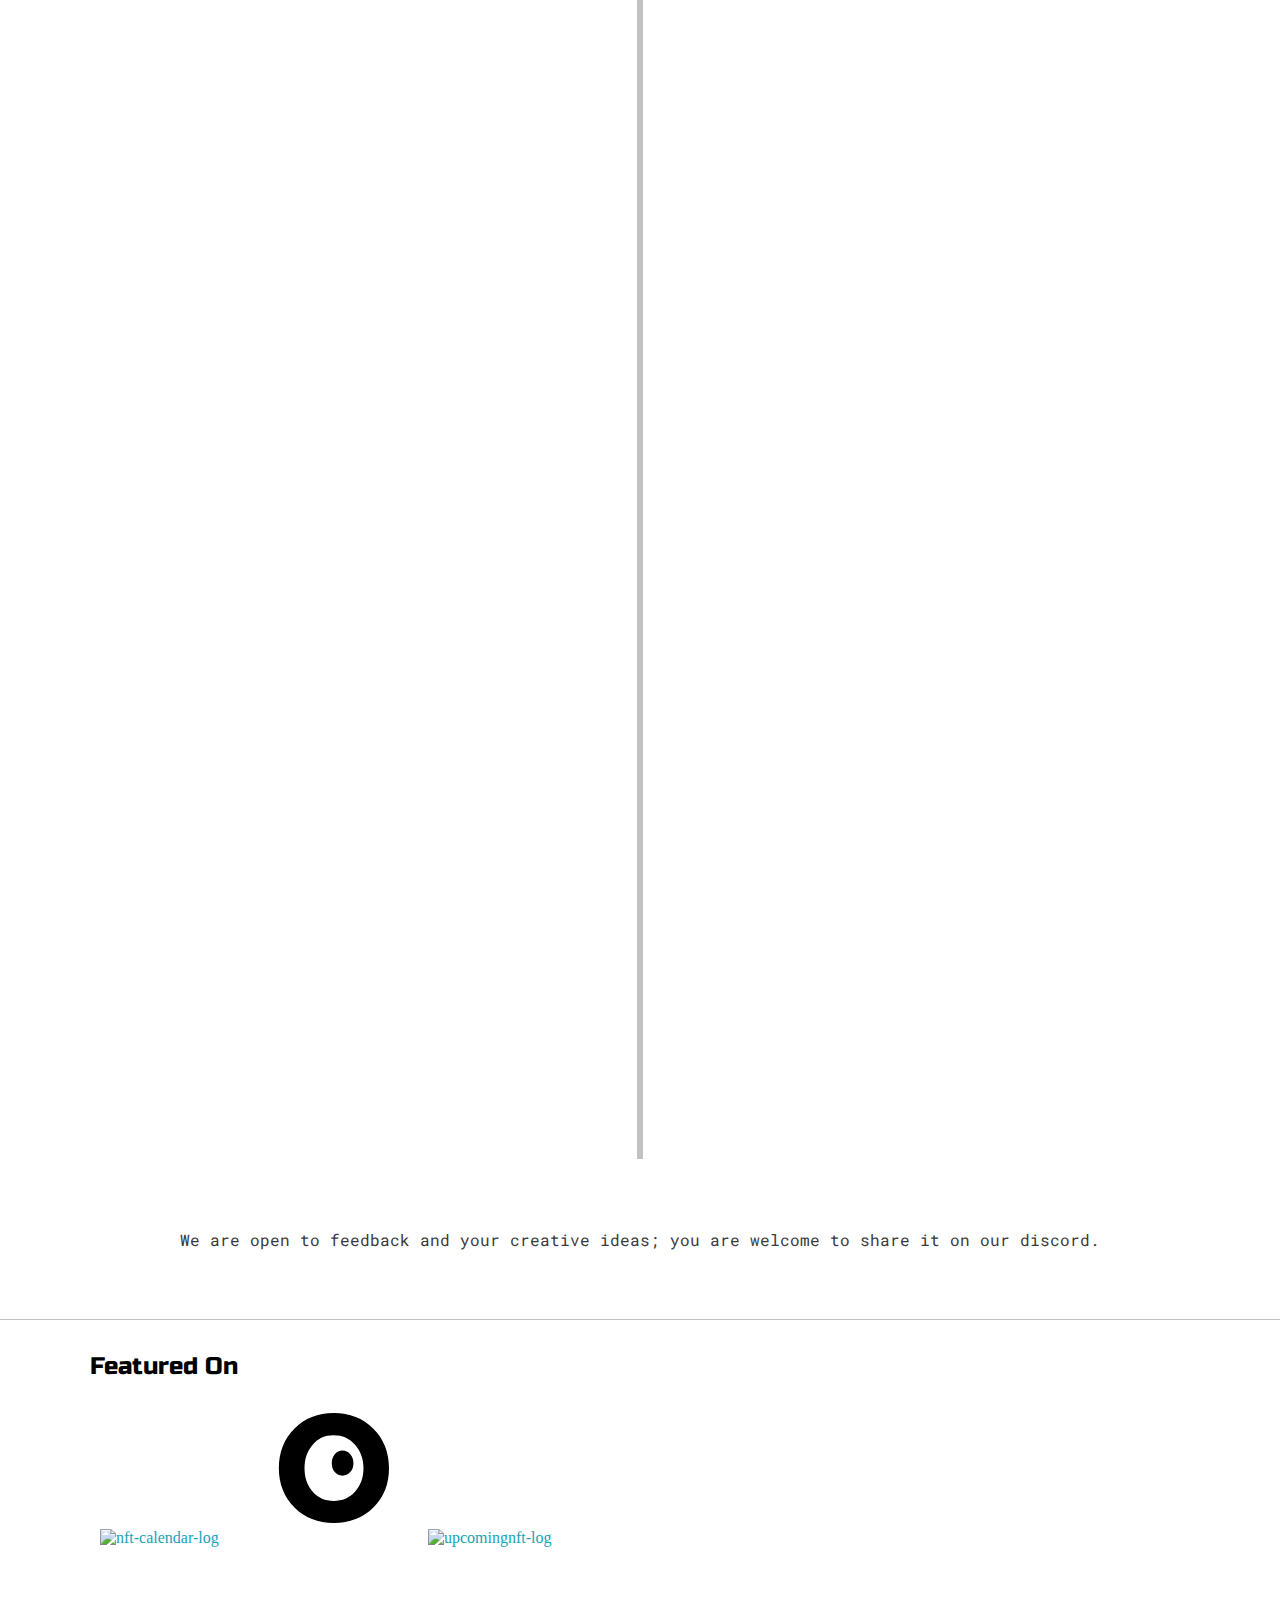
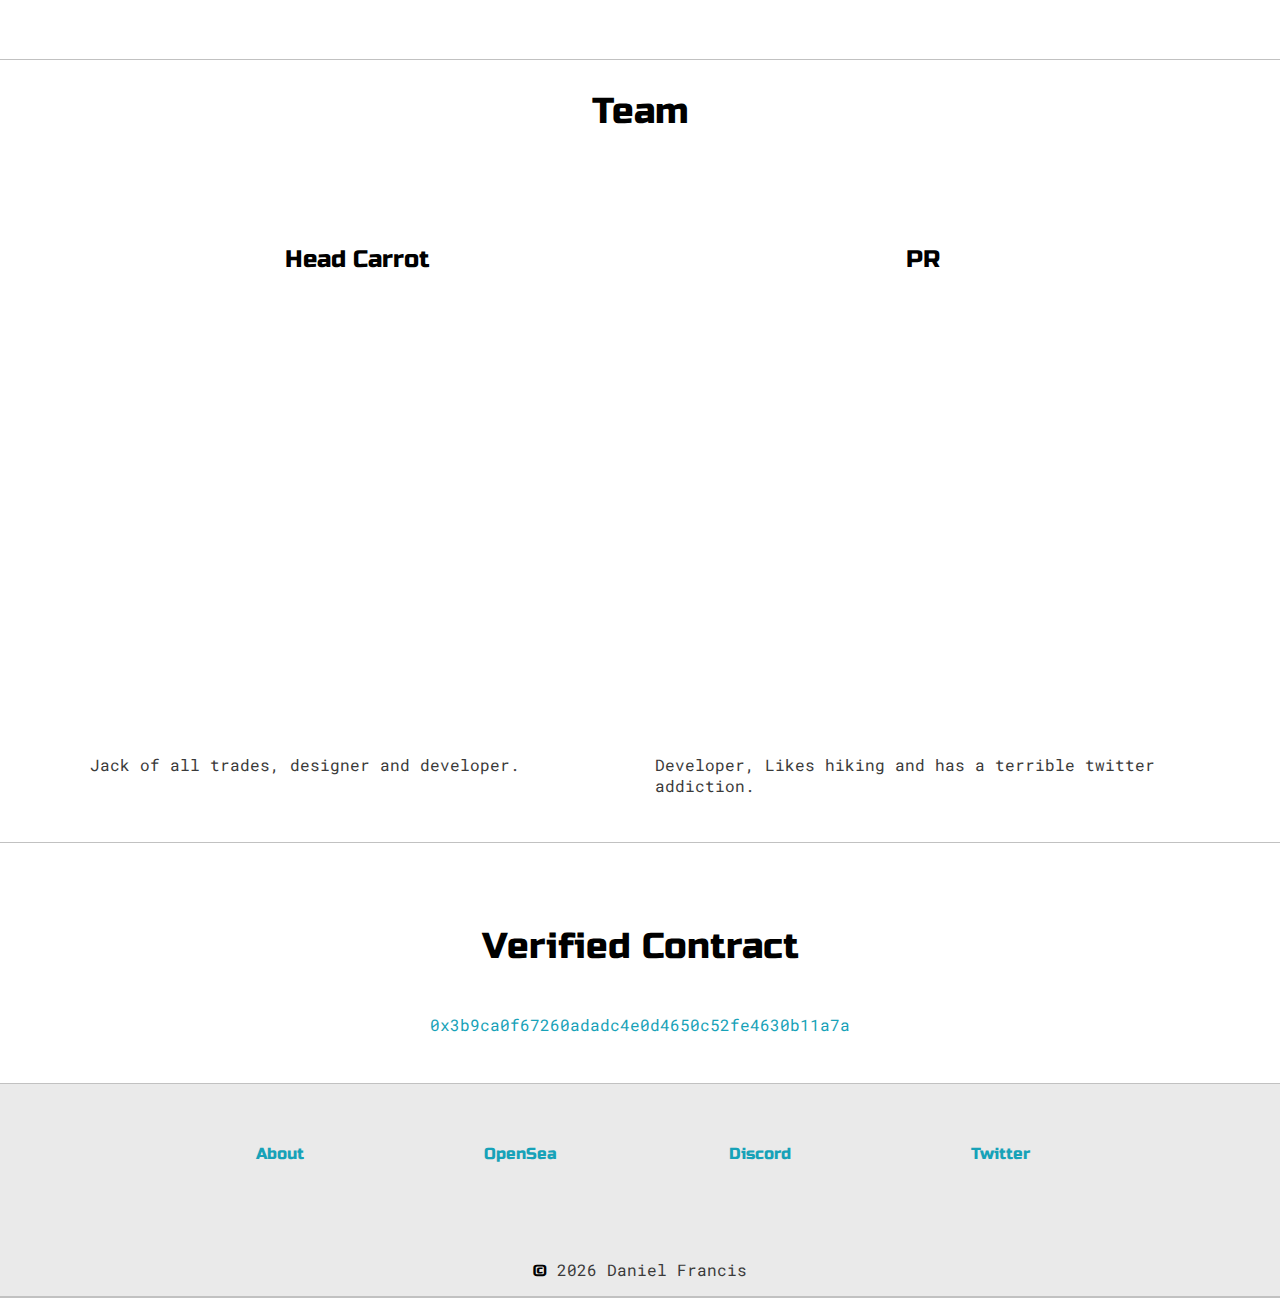
==== commit fc36a385: "Merge branch 'main' of https://github.com/sirfrancis553544/CarrotPerson" ====
--- a/index.html
+++ b/index.html
@@ -480,11 +480,11 @@
             </p>
           </div>
           <div class="about-me">
-            <h4 class="team">Marketing</h4>
+            <h4 class="team">PR</h4>
             <img class="thumbnail2" src="images/000.png" alt="CarrotPerson#00,NFT,YettieClub" data-aos="zoom-in"
               data-aos-duration="1500" />
             <p>
-              Likes hiking and has a terrible twitter addiction.
+              Developer, Likes hiking and has a terrible twitter addiction.
             </p>
           </div>
         </div>
@@ -585,4 +585,4 @@
     </script>
 </body>
 
-</html>+</html>
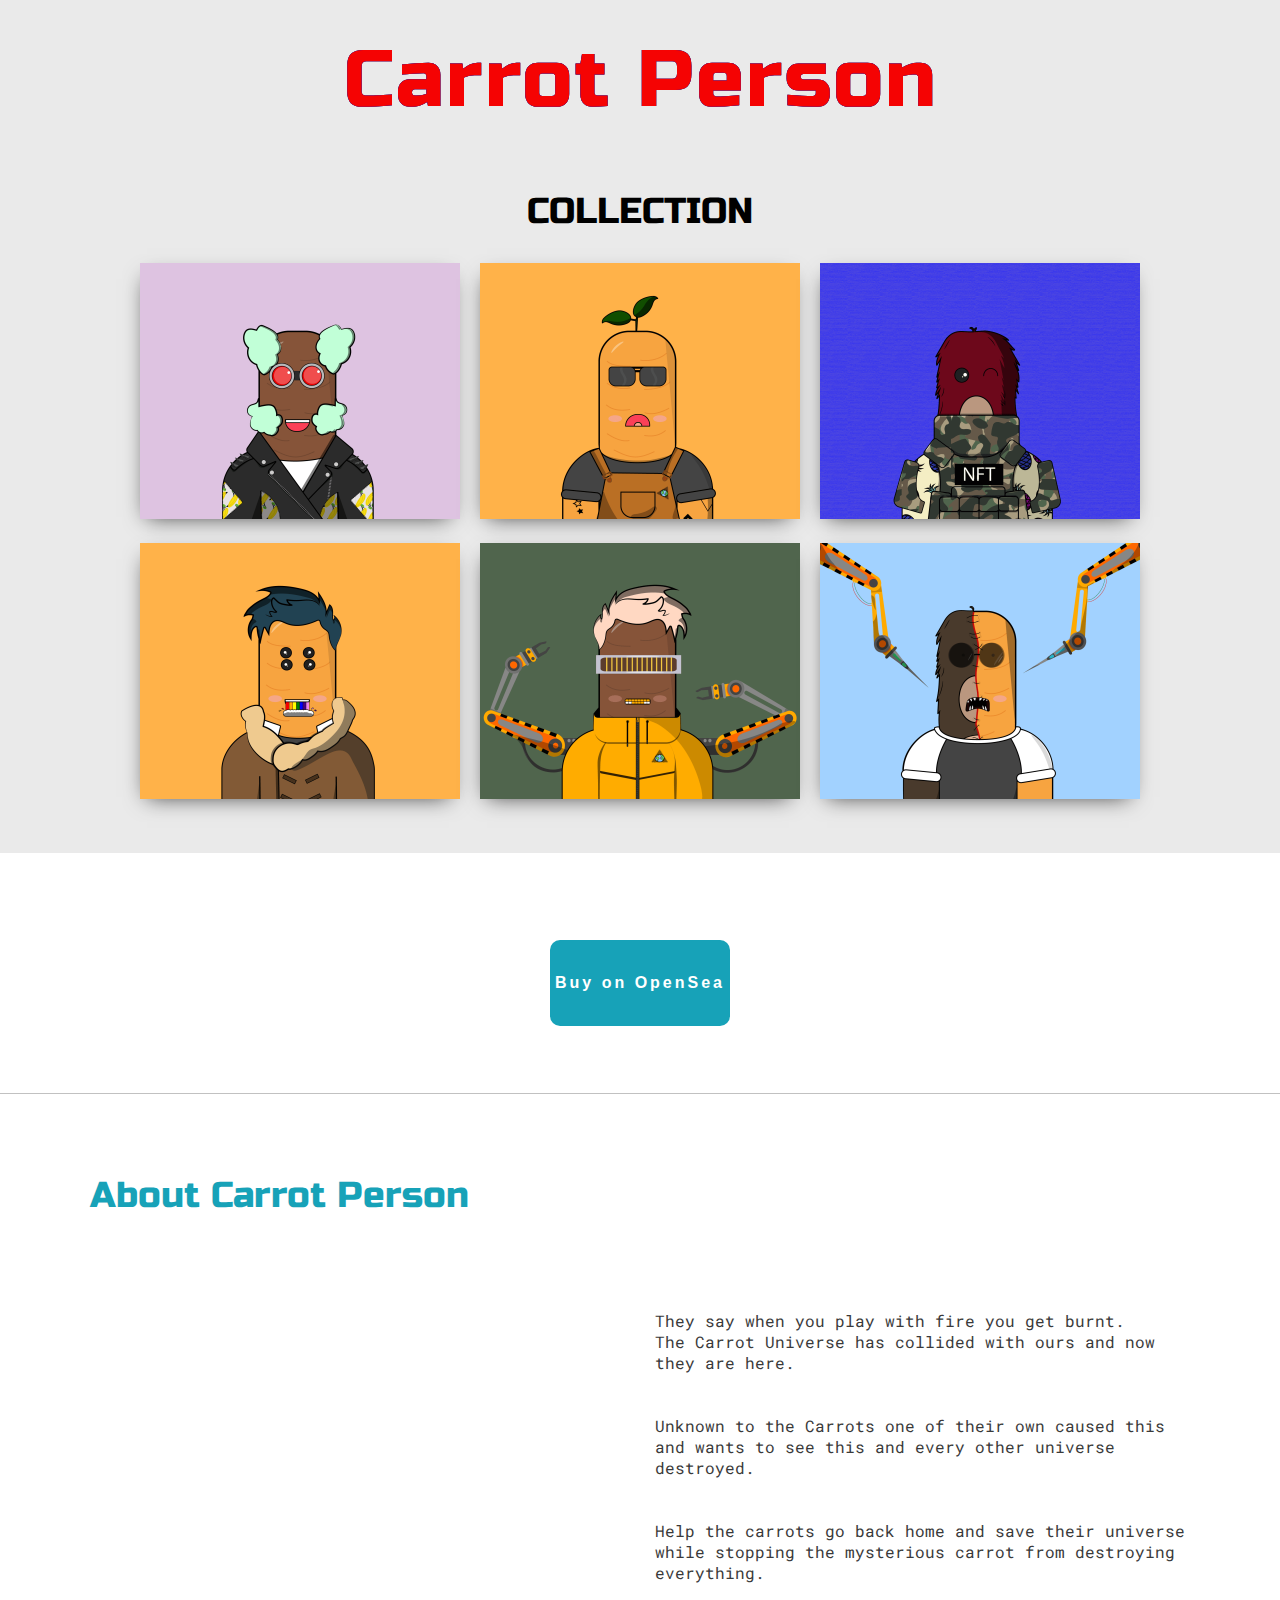
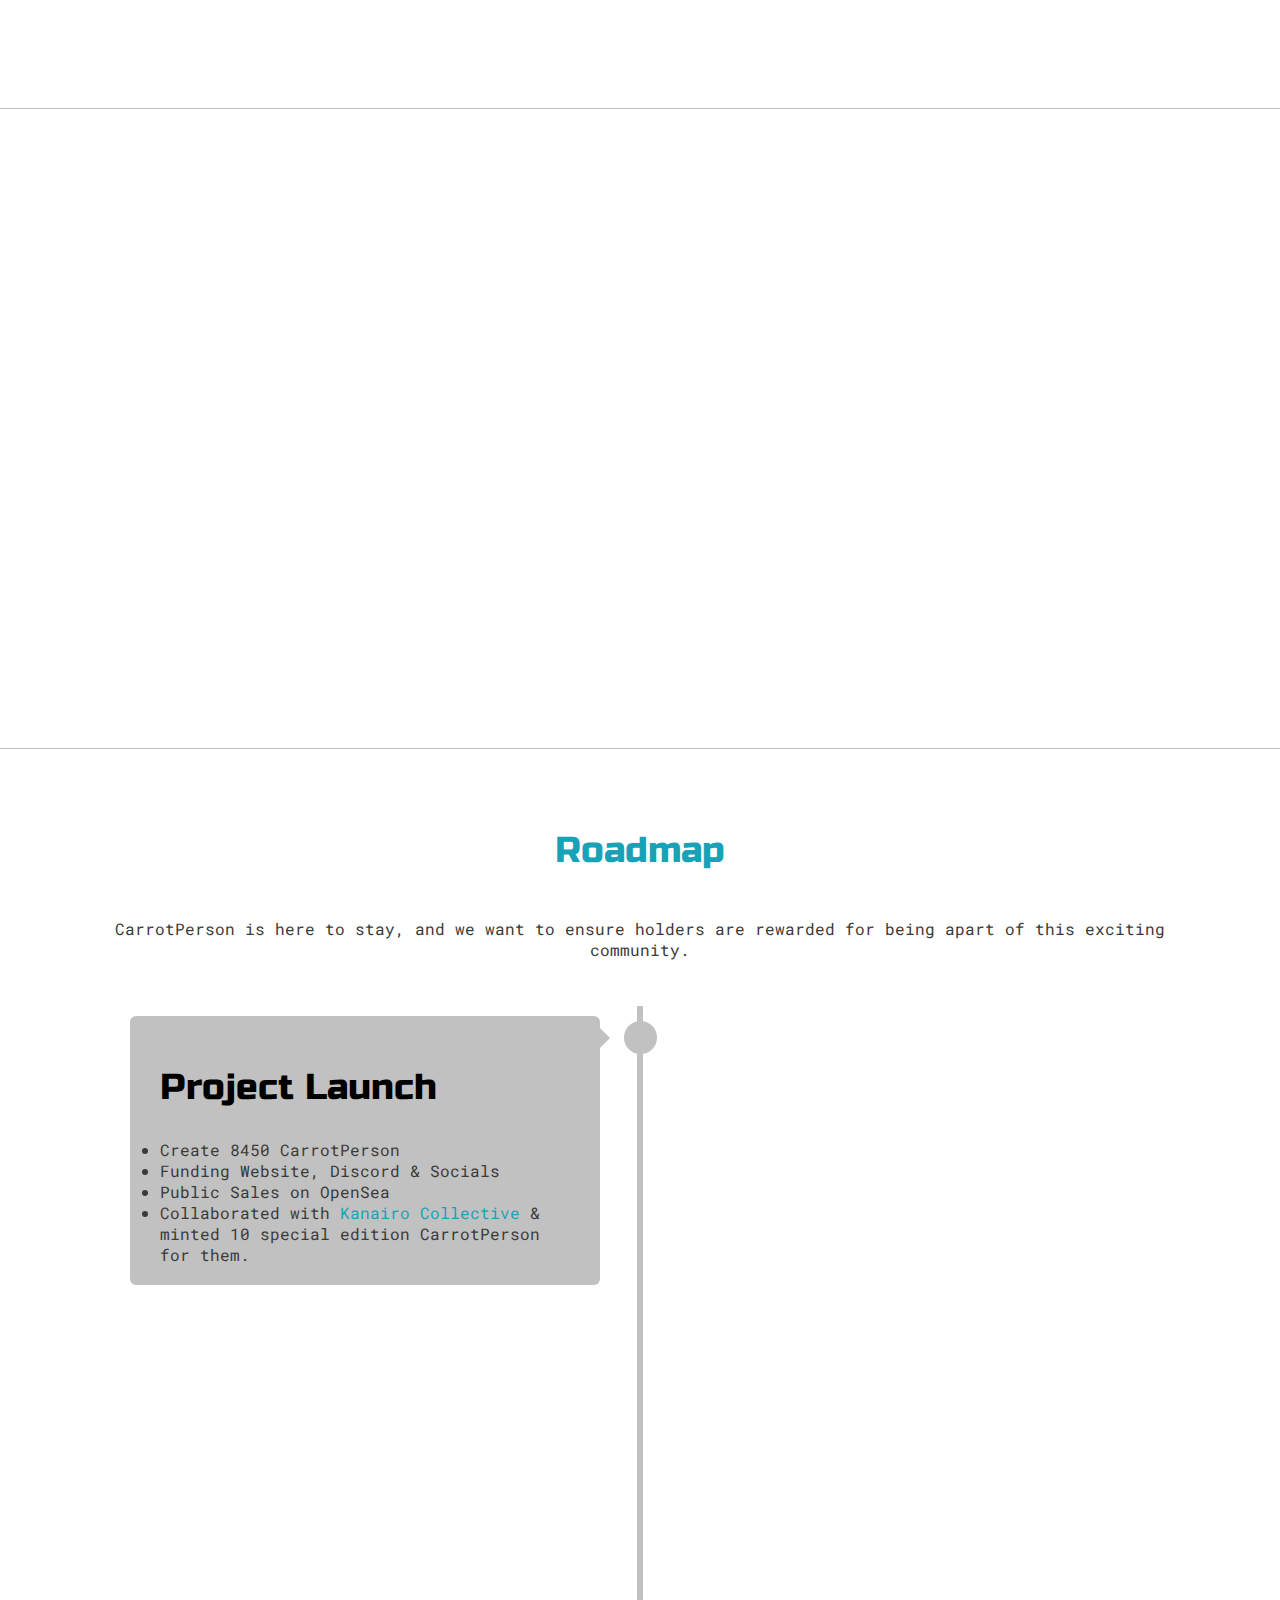
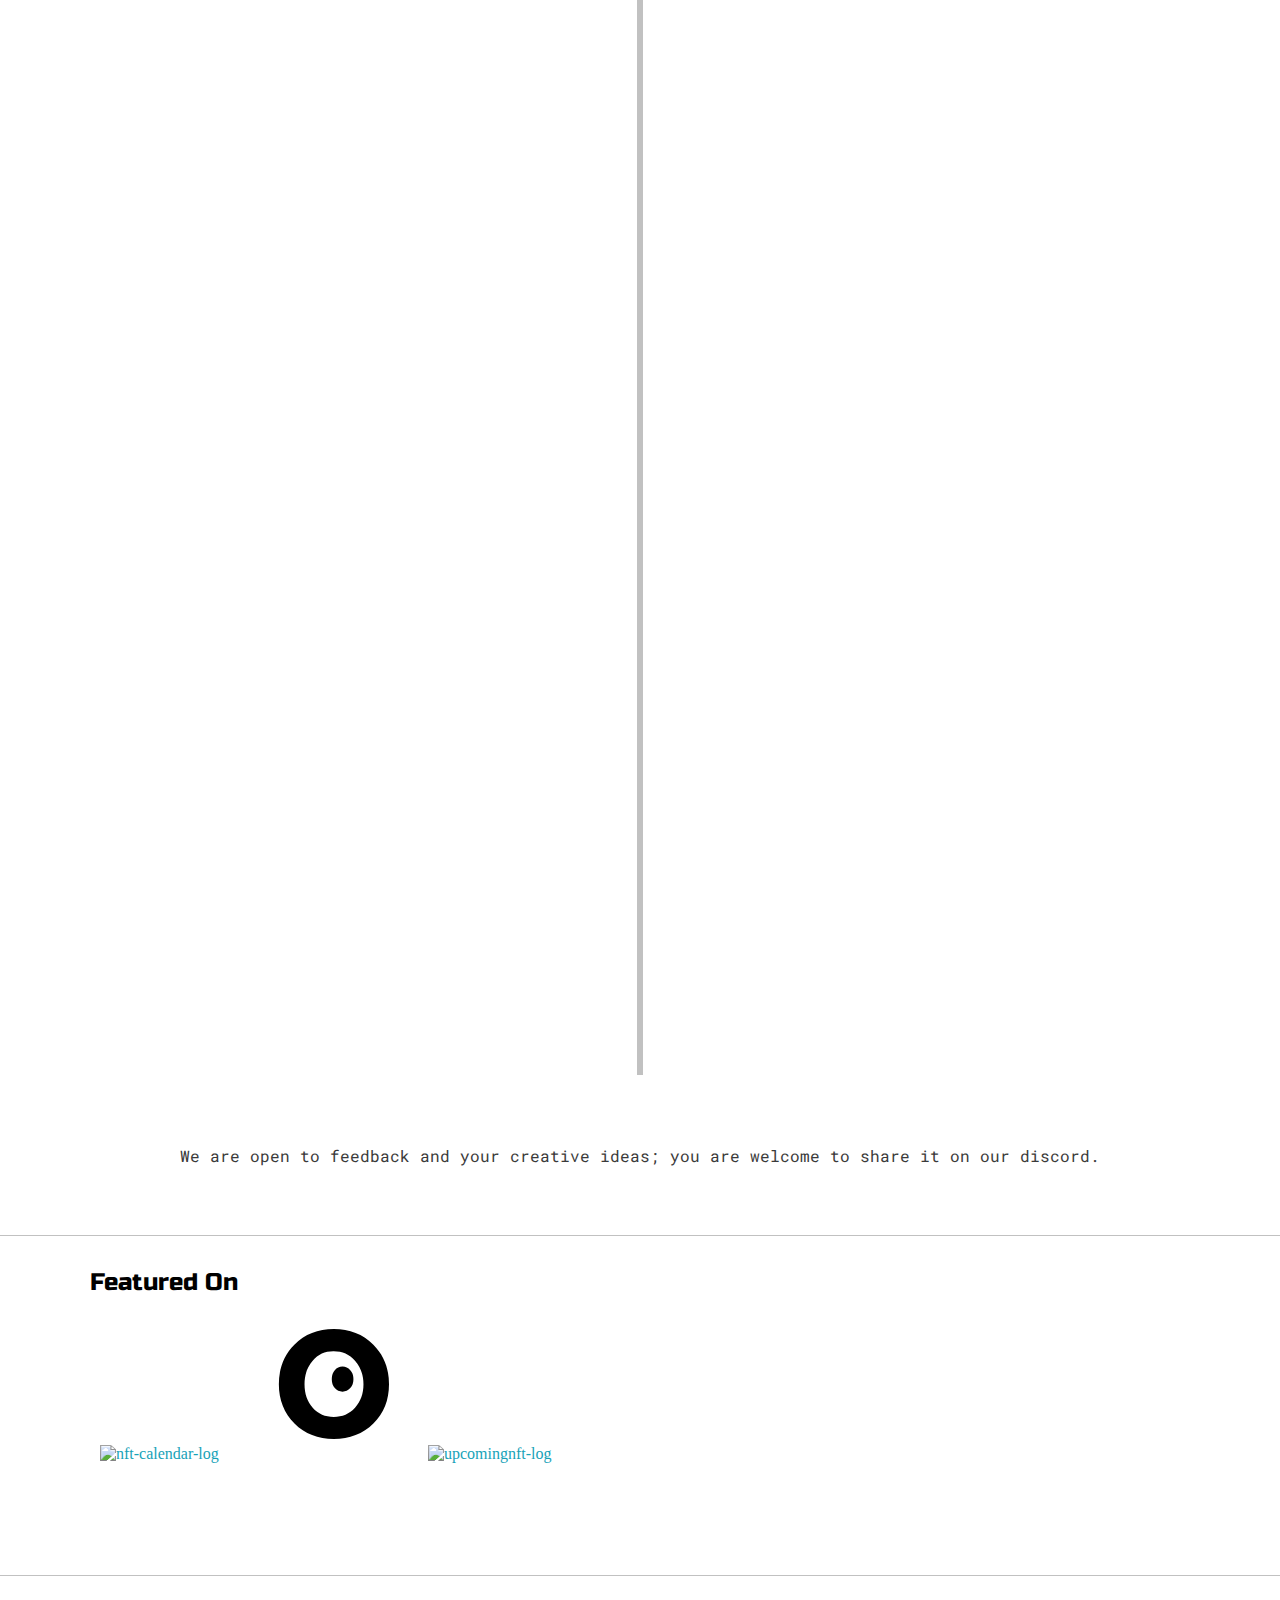
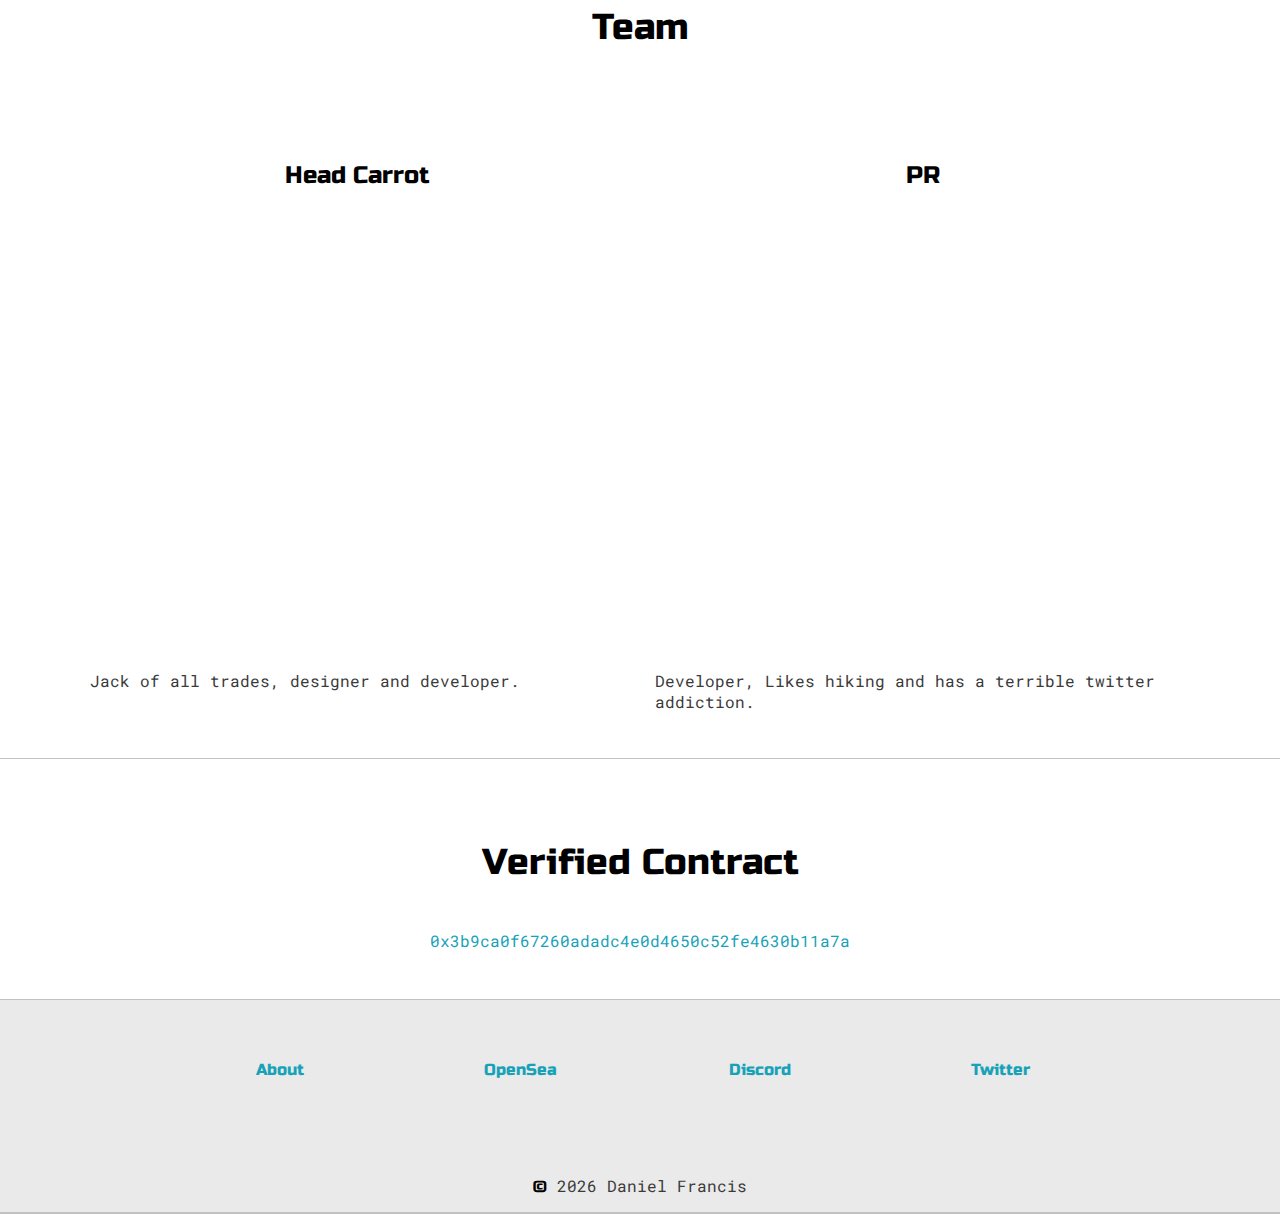
==== commit 543b3525: "update" ====
--- a/index.html
+++ b/index.html
@@ -373,7 +373,6 @@
               <li>Collaborated with <a target="_blank"
                   href="https://opensea.io/collection/carrotpersonspecial-kc">Kanairo Collective</a> & minted 10 special
                 edition CarrotPerson for them.</li>
-                <li>40% of royalties will be distributed to CarrotPerson holders annually</li>
             </div>
           </div>
           <div class="container right" data-aos="fade-right" data-aos-duration="1500">
@@ -383,7 +382,6 @@
               <li>Feedback is gathered, and strategy shaped by community. </li>
               <li>10% sold wallet with the highest purchase quantity get a free NFT at the end of the year.  </li>
               <li>85 CarrotPerson will be set aside for giveaways.</li>
-         
             </div>
           </div>
           <div class="container left" data-aos="fade-left" data-aos-duration="1500">
@@ -407,7 +405,6 @@
               <h2>Phase 4 </h2>
               <li>75% sold develops the CarrotPerson comic that tells the story of how they ended up lost in our
                 universe. </li>
-                <li>We will develop a 2D CarrotPerson game with web3 integration</li>
             </div>
           </div>
           <div class="container right" data-aos="fade-right" data-aos-duration="1500">
@@ -431,7 +428,7 @@
       <div id="contact" class="main-container">
         <h4>Featured On</h4>
         <div class="partner">
-            <a href="https://nftcalendar.io/event/carrotperson/" target="_blank" rel="noopener noreferrer">
+            <a href="http://NFTCalendar.io/event/carrotperson/" target="_blank" rel="noopener noreferrer">
             <img src="/images/nftcalendar-logo.svg" alt="nft-calendar-log">
           </a>
           <a href="https://notfin.com/carrotperson/" target="_blank" rel="noopener noreferrer">
@@ -585,4 +582,4 @@
     </script>
 </body>
 
-</html>
+</html>